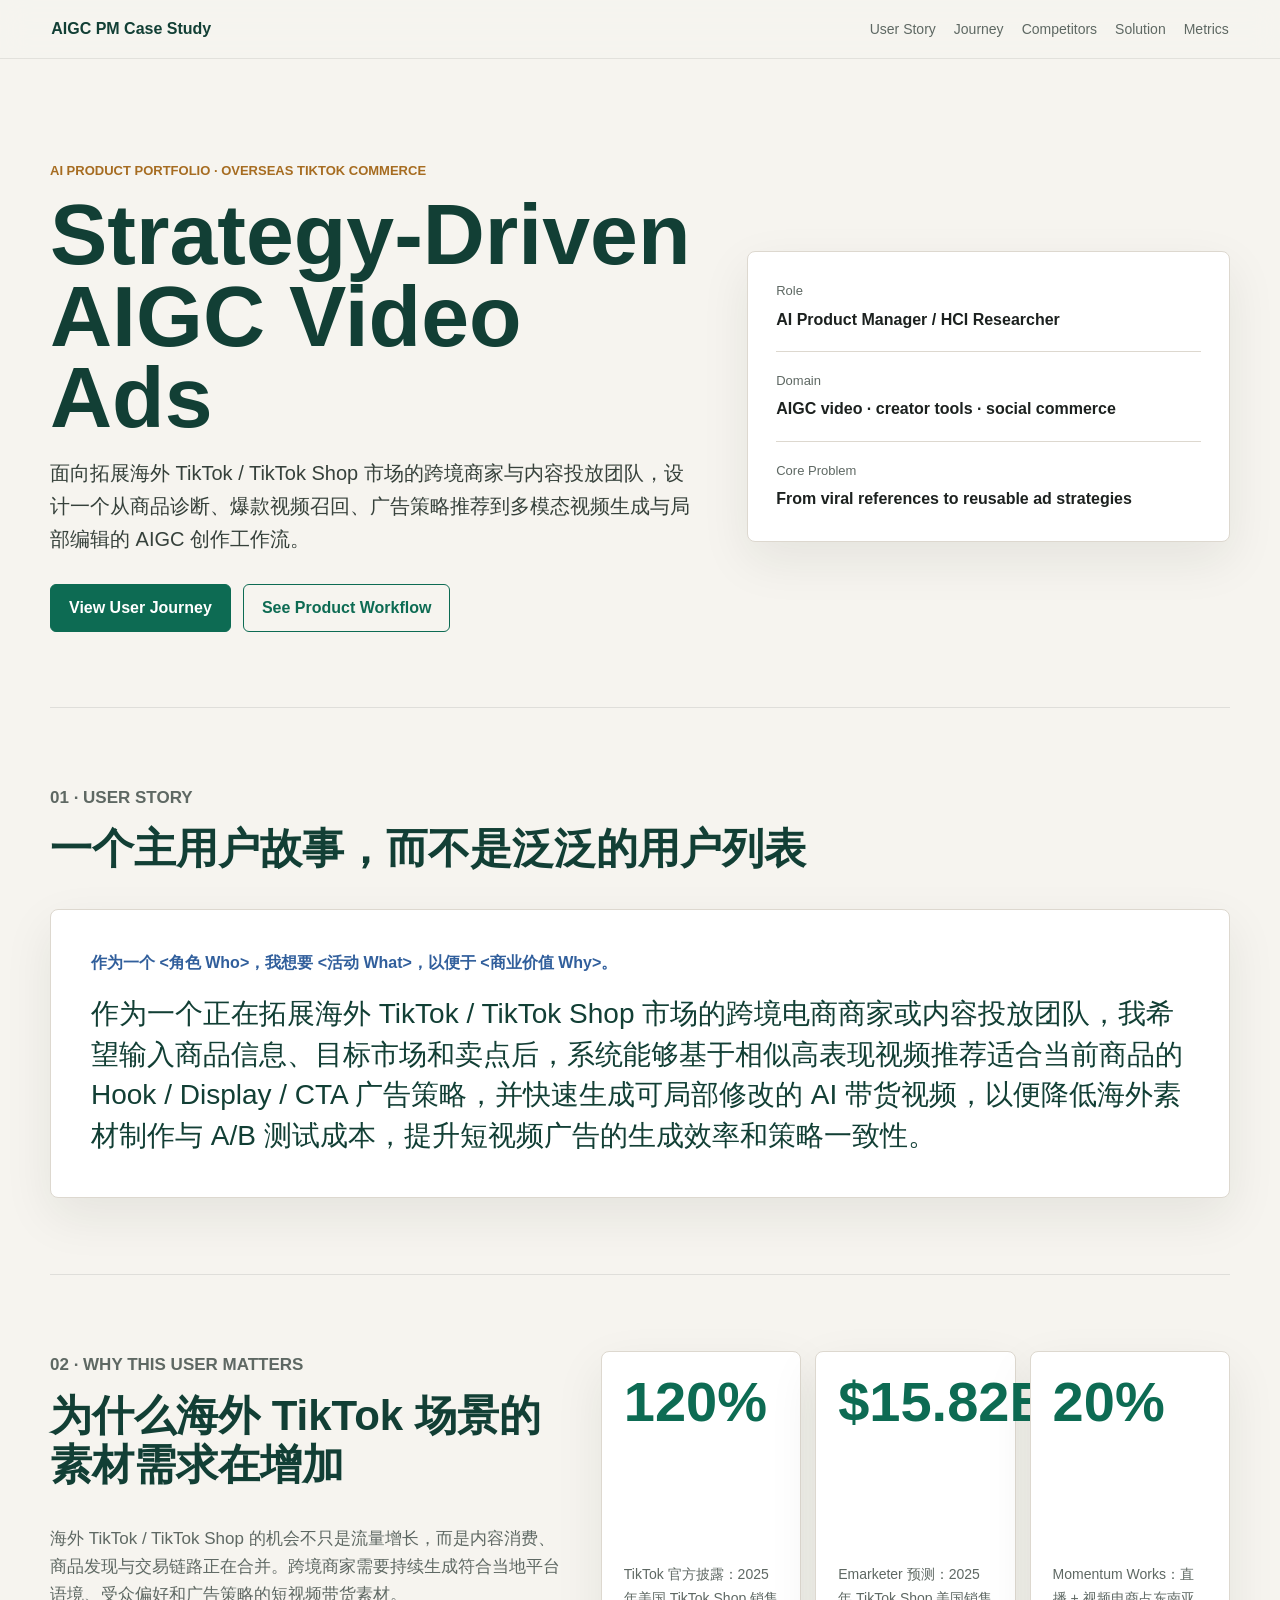
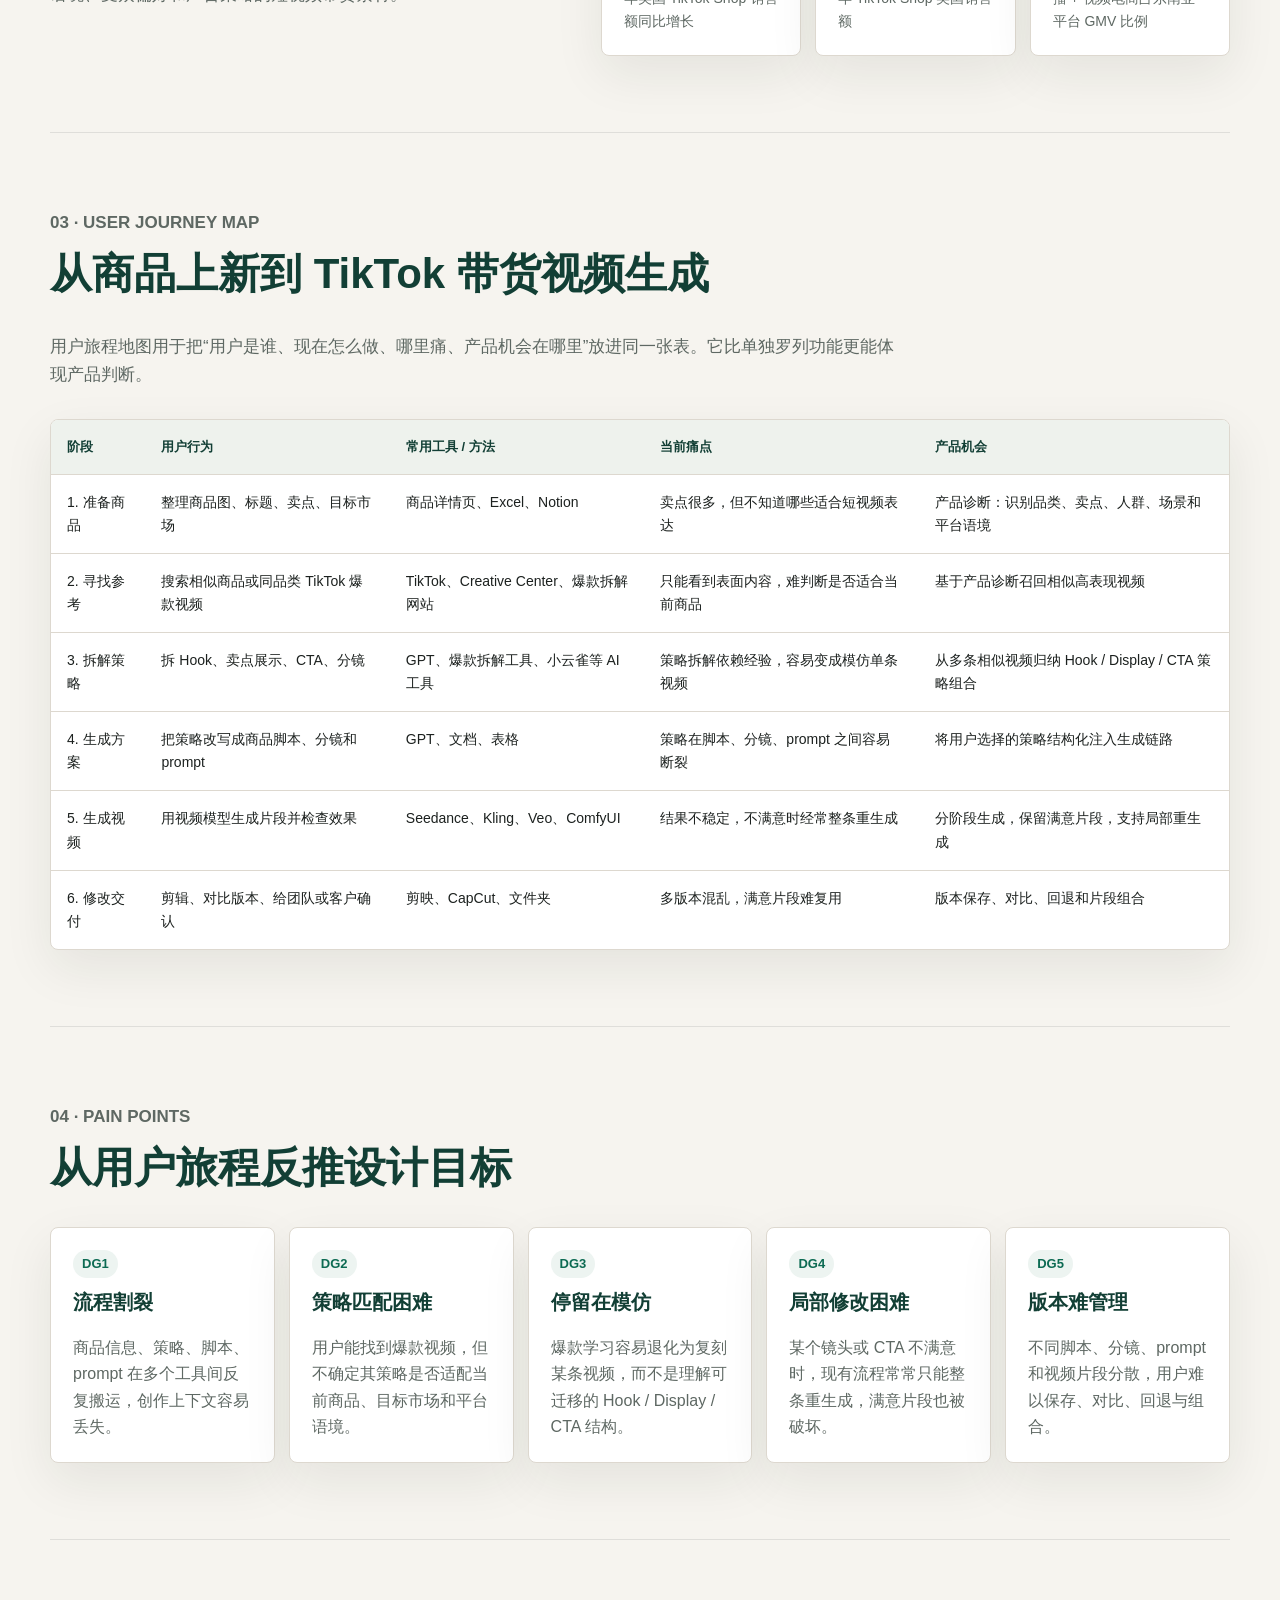
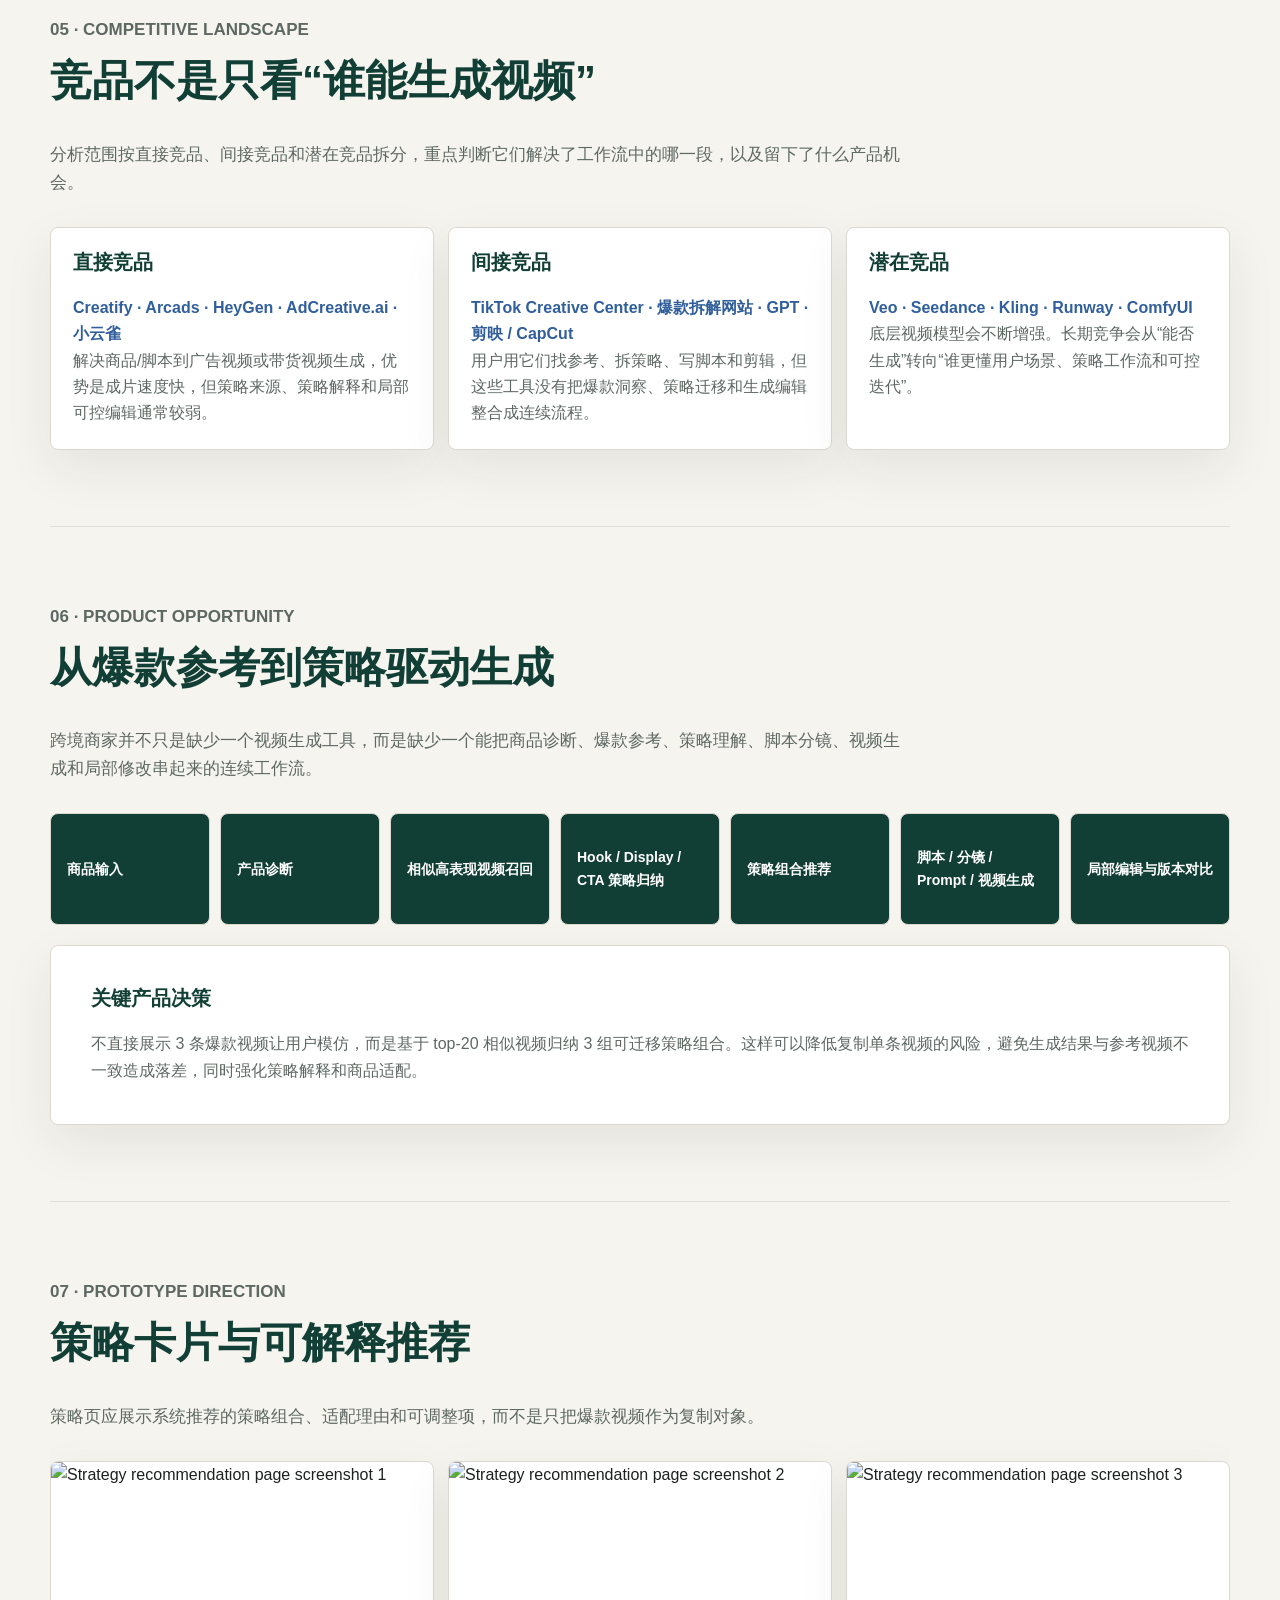
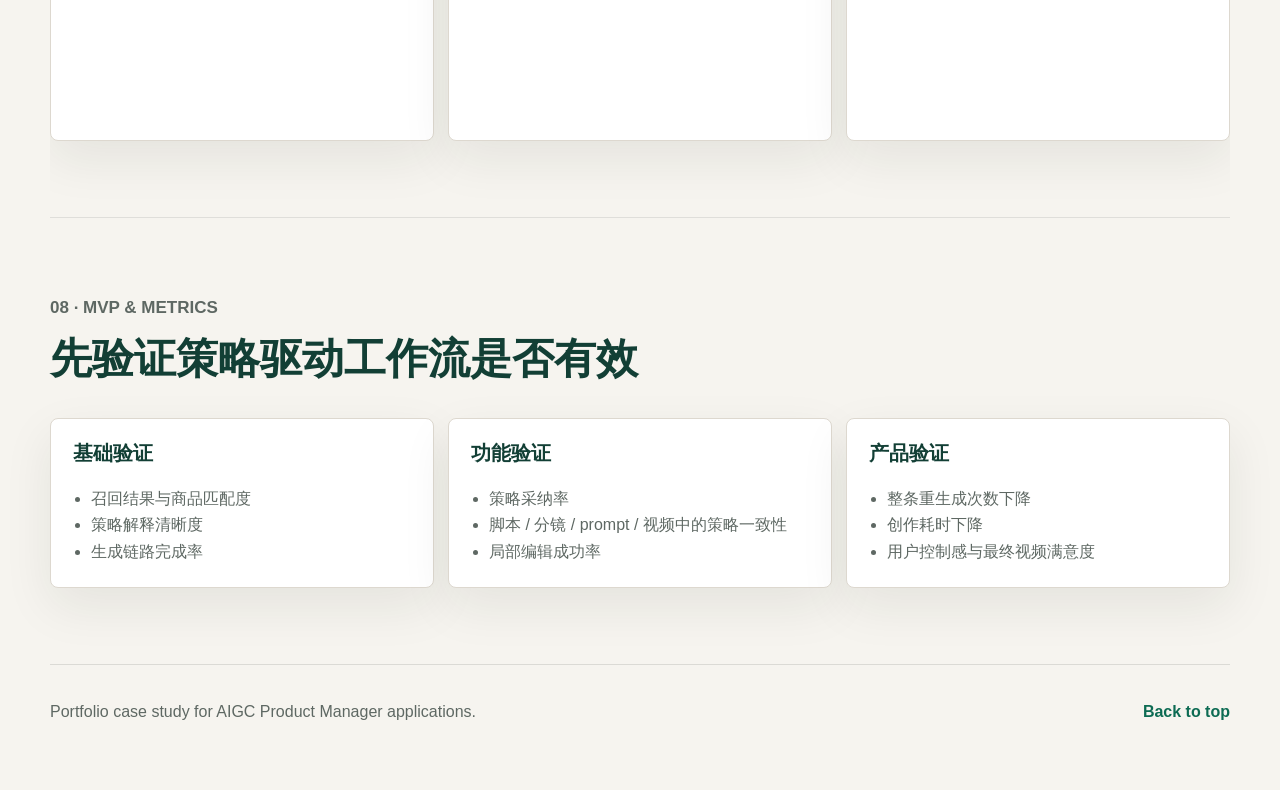
==== index.html @ 98a004b4 "Add files via upload" ====
<!doctype html>
<html lang="zh-CN">
  <head>
    <meta charset="utf-8" />
    <meta name="viewport" content="width=device-width, initial-scale=1" />
    <title>Strategy-Driven AIGC Video Ads | Product Case Study</title>
    <meta
      name="description"
      content="A product case study for a strategy-driven AIGC short-video advertising workflow for overseas TikTok commerce."
    />
    <link rel="stylesheet" href="style.css" />
  </head>
  <body>
    <header class="site-header">
      <a class="brand" href="#top">AIGC PM Case Study</a>
      <nav aria-label="Page sections">
        <a href="#story">User Story</a>
        <a href="#journey">Journey</a>
        <a href="#competitors">Competitors</a>
        <a href="#solution">Solution</a>
        <a href="#metrics">Metrics</a>
      </nav>
    </header>

    <main id="top">
      <section class="hero">
        <div class="hero-copy">
          <p class="eyebrow">AI Product Portfolio · Overseas TikTok Commerce</p>
          <h1>Strategy-Driven AIGC Video Ads</h1>
          <p class="lead">
            面向拓展海外 TikTok / TikTok Shop 市场的跨境商家与内容投放团队，设计一个从商品诊断、爆款视频召回、广告策略推荐到多模态视频生成与局部编辑的 AIGC 创作工作流。
          </p>
          <div class="hero-actions" aria-label="Key links">
            <a class="button primary" href="#journey">View User Journey</a>
            <a class="button secondary" href="#solution">See Product Workflow</a>
          </div>
        </div>
        <aside class="hero-panel" aria-label="Project snapshot">
          <div>
            <span class="panel-label">Role</span>
            <strong>AI Product Manager / HCI Researcher</strong>
          </div>
          <div>
            <span class="panel-label">Domain</span>
            <strong>AIGC video · creator tools · social commerce</strong>
          </div>
          <div>
            <span class="panel-label">Core Problem</span>
            <strong>From viral references to reusable ad strategies</strong>
          </div>
        </aside>
      </section>

      <section id="story" class="section">
        <div class="section-heading">
          <p class="eyebrow">01 · User Story</p>
          <h2>一个主用户故事，而不是泛泛的用户列表</h2>
        </div>
        <div class="story-card">
          <p class="story-format">作为一个 &lt;角色 Who&gt;，我想要 &lt;活动 What&gt;，以便于 &lt;商业价值 Why&gt;。</p>
          <p class="story-main">
            作为一个正在拓展海外 TikTok / TikTok Shop 市场的跨境电商商家或内容投放团队，我希望输入商品信息、目标市场和卖点后，系统能够基于相似高表现视频推荐适合当前商品的 Hook / Display / CTA 广告策略，并快速生成可局部修改的 AI 带货视频，以便降低海外素材制作与 A/B 测试成本，提升短视频广告的生成效率和策略一致性。
          </p>
        </div>
      </section>

      <section class="section split">
        <div class="section-heading">
          <p class="eyebrow">02 · Why This User Matters</p>
          <h2>为什么海外 TikTok 场景的素材需求在增加</h2>
          <p>
            海外 TikTok / TikTok Shop 的机会不只是流量增长，而是内容消费、商品发现与交易链路正在合并。跨境商家需要持续生成符合当地平台语境、受众偏好和广告策略的短视频带货素材。
          </p>
        </div>
        <div class="stats-grid">
          <a class="stat-card" href="https://newsroom.tiktok.com/tiktok-shop-is-where-shoppers-come-to-discover?lang=en" target="_blank" rel="noreferrer">
            <span class="stat-value">120%</span>
            <span class="stat-label">TikTok 官方披露：2025 年美国 TikTok Shop 销售额同比增长</span>
          </a>
          <a class="stat-card" href="https://www.emarketer.com/press-releases/tiktok-shop-makes-up-nearly-20-of-social-commerce-in-2025/" target="_blank" rel="noreferrer">
            <span class="stat-value">$15.82B</span>
            <span class="stat-label">Emarketer 预测：2025 年 TikTok Shop 美国销售额</span>
          </a>
          <a class="stat-card" href="https://thelowdown.momentum.asia/press-release-southeast-asias-platform-ecommerce-gmv-reaches-us128-4b-top-3-platforms-increase-market-share-to-84-momentum-works/" target="_blank" rel="noreferrer">
            <span class="stat-value">20%</span>
            <span class="stat-label">Momentum Works：直播 + 视频电商占东南亚平台 GMV 比例</span>
          </a>
        </div>
      </section>

      <section id="journey" class="section">
        <div class="section-heading">
          <p class="eyebrow">03 · User Journey Map</p>
          <h2>从商品上新到 TikTok 带货视频生成</h2>
          <p>
            用户旅程地图用于把“用户是谁、现在怎么做、哪里痛、产品机会在哪里”放进同一张表。它比单独罗列功能更能体现产品判断。
          </p>
        </div>
        <div class="journey-table-wrap">
          <table class="journey-table">
            <thead>
              <tr>
                <th>阶段</th>
                <th>用户行为</th>
                <th>常用工具 / 方法</th>
                <th>当前痛点</th>
                <th>产品机会</th>
              </tr>
            </thead>
            <tbody>
              <tr>
                <td>1. 准备商品</td>
                <td>整理商品图、标题、卖点、目标市场</td>
                <td>商品详情页、Excel、Notion</td>
                <td>卖点很多，但不知道哪些适合短视频表达</td>
                <td>产品诊断：识别品类、卖点、人群、场景和平台语境</td>
              </tr>
              <tr>
                <td>2. 寻找参考</td>
                <td>搜索相似商品或同品类 TikTok 爆款视频</td>
                <td>TikTok、Creative Center、爆款拆解网站</td>
                <td>只能看到表面内容，难判断是否适合当前商品</td>
                <td>基于产品诊断召回相似高表现视频</td>
              </tr>
              <tr>
                <td>3. 拆解策略</td>
                <td>拆 Hook、卖点展示、CTA、分镜</td>
                <td>GPT、爆款拆解工具、小云雀等 AI 工具</td>
                <td>策略拆解依赖经验，容易变成模仿单条视频</td>
                <td>从多条相似视频归纳 Hook / Display / CTA 策略组合</td>
              </tr>
              <tr>
                <td>4. 生成方案</td>
                <td>把策略改写成商品脚本、分镜和 prompt</td>
                <td>GPT、文档、表格</td>
                <td>策略在脚本、分镜、prompt 之间容易断裂</td>
                <td>将用户选择的策略结构化注入生成链路</td>
              </tr>
              <tr>
                <td>5. 生成视频</td>
                <td>用视频模型生成片段并检查效果</td>
                <td>Seedance、Kling、Veo、ComfyUI</td>
                <td>结果不稳定，不满意时经常整条重生成</td>
                <td>分阶段生成，保留满意片段，支持局部重生成</td>
              </tr>
              <tr>
                <td>6. 修改交付</td>
                <td>剪辑、对比版本、给团队或客户确认</td>
                <td>剪映、CapCut、文件夹</td>
                <td>多版本混乱，满意片段难复用</td>
                <td>版本保存、对比、回退和片段组合</td>
              </tr>
            </tbody>
          </table>
        </div>
      </section>

      <section class="section">
        <div class="section-heading">
          <p class="eyebrow">04 · Pain Points</p>
          <h2>从用户旅程反推设计目标</h2>
        </div>
        <div class="pain-grid">
          <article>
            <span>DG1</span>
            <h3>流程割裂</h3>
            <p>商品信息、策略、脚本、prompt 在多个工具间反复搬运，创作上下文容易丢失。</p>
          </article>
          <article>
            <span>DG2</span>
            <h3>策略匹配困难</h3>
            <p>用户能找到爆款视频，但不确定其策略是否适配当前商品、目标市场和平台语境。</p>
          </article>
          <article>
            <span>DG3</span>
            <h3>停留在模仿</h3>
            <p>爆款学习容易退化为复刻某条视频，而不是理解可迁移的 Hook / Display / CTA 结构。</p>
          </article>
          <article>
            <span>DG4</span>
            <h3>局部修改困难</h3>
            <p>某个镜头或 CTA 不满意时，现有流程常常只能整条重生成，满意片段也被破坏。</p>
          </article>
          <article>
            <span>DG5</span>
            <h3>版本难管理</h3>
            <p>不同脚本、分镜、prompt 和视频片段分散，用户难以保存、对比、回退与组合。</p>
          </article>
        </div>
      </section>

      <section id="competitors" class="section">
        <div class="section-heading">
          <p class="eyebrow">05 · Competitive Landscape</p>
          <h2>竞品不是只看“谁能生成视频”</h2>
          <p>
            分析范围按直接竞品、间接竞品和潜在竞品拆分，重点判断它们解决了工作流中的哪一段，以及留下了什么产品机会。
          </p>
        </div>
        <div class="competitor-grid">
          <article>
            <h3>直接竞品</h3>
            <p class="competitor-names">Creatify · Arcads · HeyGen · AdCreative.ai · 小云雀</p>
            <p>解决商品/脚本到广告视频或带货视频生成，优势是成片速度快，但策略来源、策略解释和局部可控编辑通常较弱。</p>
          </article>
          <article>
            <h3>间接竞品</h3>
            <p class="competitor-names">TikTok Creative Center · 爆款拆解网站 · GPT · 剪映 / CapCut</p>
            <p>用户用它们找参考、拆策略、写脚本和剪辑，但这些工具没有把爆款洞察、策略迁移和生成编辑整合成连续流程。</p>
          </article>
          <article>
            <h3>潜在竞品</h3>
            <p class="competitor-names">Veo · Seedance · Kling · Runway · ComfyUI</p>
            <p>底层视频模型会不断增强。长期竞争会从“能否生成”转向“谁更懂用户场景、策略工作流和可控迭代”。</p>
          </article>
        </div>
      </section>

      <section id="solution" class="section">
        <div class="section-heading">
          <p class="eyebrow">06 · Product Opportunity</p>
          <h2>从爆款参考到策略驱动生成</h2>
          <p>
            跨境商家并不只是缺少一个视频生成工具，而是缺少一个能把商品诊断、爆款参考、策略理解、脚本分镜、视频生成和局部修改串起来的连续工作流。
          </p>
        </div>
        <div class="workflow">
          <div>商品输入</div>
          <div>产品诊断</div>
          <div>相似高表现视频召回</div>
          <div>Hook / Display / CTA 策略归纳</div>
          <div>策略组合推荐</div>
          <div>脚本 / 分镜 / Prompt / 视频生成</div>
          <div>局部编辑与版本对比</div>
        </div>
        <div class="decision-card">
          <h3>关键产品决策</h3>
          <p>
            不直接展示 3 条爆款视频让用户模仿，而是基于 top-20 相似视频归纳 3 组可迁移策略组合。这样可以降低复制单条视频的风险，避免生成结果与参考视频不一致造成落差，同时强化策略解释和商品适配。
          </p>
        </div>
      </section>

      <section class="section product-shots">
        <div class="section-heading">
          <p class="eyebrow">07 · Prototype Direction</p>
          <h2>策略卡片与可解释推荐</h2>
          <p>策略页应展示系统推荐的策略组合、适配理由和可调整项，而不是只把爆款视频作为复制对象。</p>
        </div>
        <div class="shot-grid">
          <img src="assets/strategy-page-1.png" alt="Strategy recommendation page screenshot 1" />
          <img src="assets/strategy-page-2.png" alt="Strategy recommendation page screenshot 2" />
          <img src="assets/strategy-page-3.png" alt="Strategy recommendation page screenshot 3" />
        </div>
      </section>

      <section id="metrics" class="section">
        <div class="section-heading">
          <p class="eyebrow">08 · MVP & Metrics</p>
          <h2>先验证策略驱动工作流是否有效</h2>
        </div>
        <div class="metrics-grid">
          <article>
            <h3>基础验证</h3>
            <ul>
              <li>召回结果与商品匹配度</li>
              <li>策略解释清晰度</li>
              <li>生成链路完成率</li>
            </ul>
          </article>
          <article>
            <h3>功能验证</h3>
            <ul>
              <li>策略采纳率</li>
              <li>脚本 / 分镜 / prompt / 视频中的策略一致性</li>
              <li>局部编辑成功率</li>
            </ul>
          </article>
          <article>
            <h3>产品验证</h3>
            <ul>
              <li>整条重生成次数下降</li>
              <li>创作耗时下降</li>
              <li>用户控制感与最终视频满意度</li>
            </ul>
          </article>
        </div>
      </section>
    </main>

    <footer class="footer">
      <p>Portfolio case study for AIGC Product Manager applications.</p>
      <a href="#top">Back to top</a>
    </footer>
  </body>
</html>
---- style.css ----
:root {
  --bg: #f6f4ef;
  --surface: #ffffff;
  --ink: #1c211f;
  --muted: #5e6863;
  --line: #ddd8cf;
  --green: #0d6b53;
  --green-2: #123f35;
  --blue: #315f9c;
  --gold: #a66c21;
  --shadow: 0 18px 50px rgba(28, 33, 31, 0.08);
}

* {
  box-sizing: border-box;
}

html {
  scroll-behavior: smooth;
}

body {
  margin: 0;
  background: var(--bg);
  color: var(--ink);
  font-family:
    Inter, "PingFang SC", "Microsoft YaHei", "Noto Sans CJK SC", Arial,
    sans-serif;
  line-height: 1.65;
}

a {
  color: inherit;
}

.site-header {
  position: sticky;
  top: 0;
  z-index: 10;
  display: flex;
  align-items: center;
  justify-content: space-between;
  gap: 24px;
  padding: 16px clamp(20px, 4vw, 56px);
  border-bottom: 1px solid rgba(28, 33, 31, 0.09);
  background: rgba(246, 244, 239, 0.9);
  backdrop-filter: blur(14px);
}

.brand {
  font-weight: 800;
  text-decoration: none;
  color: var(--green-2);
}

nav {
  display: flex;
  gap: 18px;
  color: var(--muted);
  font-size: 14px;
}

nav a {
  text-decoration: none;
}

nav a:hover {
  color: var(--green);
}

main {
  width: min(1180px, calc(100% - 40px));
  margin: 0 auto;
}

.hero {
  min-height: 72vh;
  display: grid;
  grid-template-columns: minmax(0, 1.15fr) minmax(280px, 0.85fr);
  align-items: center;
  gap: 44px;
  padding: 70px 0 44px;
}

.eyebrow {
  margin: 0 0 12px;
  color: var(--gold);
  font-size: 13px;
  font-weight: 800;
  letter-spacing: 0;
  text-transform: uppercase;
}

h1,
h2,
h3,
p {
  margin-top: 0;
}

h1 {
  max-width: 860px;
  margin-bottom: 18px;
  color: var(--green-2);
  font-size: clamp(44px, 7vw, 86px);
  line-height: 0.95;
  letter-spacing: 0;
}

h2 {
  color: var(--green-2);
  font-size: clamp(26px, 4vw, 42px);
  line-height: 1.18;
  letter-spacing: 0;
}

h3 {
  color: var(--green-2);
  font-size: 20px;
  line-height: 1.25;
}

.lead {
  max-width: 780px;
  margin-bottom: 28px;
  color: #36413b;
  font-size: 20px;
}

.hero-actions {
  display: flex;
  flex-wrap: wrap;
  gap: 12px;
}

.button {
  display: inline-flex;
  align-items: center;
  justify-content: center;
  min-height: 44px;
  padding: 10px 18px;
  border: 1px solid var(--green);
  border-radius: 6px;
  font-weight: 800;
  text-decoration: none;
}

.button.primary {
  background: var(--green);
  color: #fff;
}

.button.secondary {
  background: transparent;
  color: var(--green);
}

.hero-panel {
  display: grid;
  gap: 18px;
  padding: 28px;
  border: 1px solid var(--line);
  border-radius: 8px;
  background: var(--surface);
  box-shadow: var(--shadow);
}

.hero-panel div {
  padding-bottom: 18px;
  border-bottom: 1px solid var(--line);
}

.hero-panel div:last-child {
  padding-bottom: 0;
  border-bottom: 0;
}

.panel-label {
  display: block;
  margin-bottom: 5px;
  color: var(--muted);
  font-size: 13px;
}

.section {
  padding: 76px 0;
  border-top: 1px solid rgba(28, 33, 31, 0.1);
}

.section-heading {
  max-width: 850px;
  margin-bottom: 30px;
}

.section-heading p {
  color: var(--muted);
  font-size: 17px;
}

.story-card,
.decision-card {
  padding: clamp(24px, 4vw, 40px);
  border: 1px solid var(--line);
  border-radius: 8px;
  background: var(--surface);
  box-shadow: var(--shadow);
}

.story-format {
  margin-bottom: 18px;
  color: var(--blue);
  font-weight: 800;
}

.story-main {
  margin-bottom: 0;
  font-size: clamp(20px, 3vw, 28px);
  line-height: 1.45;
  color: var(--green-2);
}

.split {
  display: grid;
  grid-template-columns: minmax(0, 0.9fr) minmax(300px, 1.1fr);
  gap: 36px;
}

.stats-grid {
  display: grid;
  grid-template-columns: repeat(3, minmax(0, 1fr));
  gap: 14px;
}

.stat-card {
  min-height: 190px;
  display: flex;
  flex-direction: column;
  justify-content: space-between;
  padding: 22px;
  border: 1px solid var(--line);
  border-radius: 8px;
  background: var(--surface);
  text-decoration: none;
  box-shadow: var(--shadow);
}

.stat-card:hover {
  border-color: rgba(13, 107, 83, 0.35);
}

.stat-value {
  color: var(--green);
  font-size: clamp(34px, 5vw, 56px);
  font-weight: 900;
  line-height: 1;
}

.stat-label {
  color: var(--muted);
  font-size: 14px;
}

.journey-table-wrap {
  overflow-x: auto;
  border: 1px solid var(--line);
  border-radius: 8px;
  background: var(--surface);
  box-shadow: var(--shadow);
}

.journey-table {
  width: 100%;
  min-width: 980px;
  border-collapse: collapse;
}

.journey-table th,
.journey-table td {
  padding: 16px;
  border-bottom: 1px solid var(--line);
  text-align: left;
  vertical-align: top;
  font-size: 14px;
}

.journey-table th {
  background: #eef2ed;
  color: var(--green-2);
  font-size: 13px;
}

.journey-table tr:last-child td {
  border-bottom: 0;
}

.pain-grid,
.competitor-grid,
.metrics-grid {
  display: grid;
  grid-template-columns: repeat(5, minmax(0, 1fr));
  gap: 14px;
}

.competitor-grid,
.metrics-grid {
  grid-template-columns: repeat(3, minmax(0, 1fr));
}

.pain-grid article,
.competitor-grid article,
.metrics-grid article {
  padding: 22px;
  border: 1px solid var(--line);
  border-radius: 8px;
  background: var(--surface);
  box-shadow: var(--shadow);
}

.pain-grid span {
  display: inline-flex;
  margin-bottom: 12px;
  padding: 3px 9px;
  border-radius: 999px;
  background: #edf4f1;
  color: var(--green);
  font-size: 13px;
  font-weight: 900;
}

.pain-grid p,
.competitor-grid p,
.metrics-grid p,
.decision-card p {
  margin-bottom: 0;
  color: var(--muted);
}

.competitor-names {
  color: var(--blue) !important;
  font-weight: 800;
}

.workflow {
  display: grid;
  grid-template-columns: repeat(7, minmax(0, 1fr));
  gap: 10px;
  margin-bottom: 20px;
}

.workflow div {
  min-height: 112px;
  display: flex;
  align-items: center;
  padding: 16px;
  border: 1px solid var(--line);
  border-radius: 8px;
  background: var(--green-2);
  color: #fff;
  font-size: 14px;
  font-weight: 800;
}

.product-shots {
  overflow: hidden;
}

.shot-grid {
  display: grid;
  grid-template-columns: repeat(3, minmax(0, 1fr));
  gap: 14px;
}

.shot-grid img {
  width: 100%;
  height: 280px;
  object-fit: cover;
  object-position: top;
  border: 1px solid var(--line);
  border-radius: 8px;
  background: #fff;
  box-shadow: var(--shadow);
}

.metrics-grid ul {
  margin: 0;
  padding-left: 18px;
  color: var(--muted);
}

.footer {
  width: min(1180px, calc(100% - 40px));
  margin: 0 auto;
  padding: 34px 0 48px;
  display: flex;
  justify-content: space-between;
  gap: 18px;
  border-top: 1px solid rgba(28, 33, 31, 0.12);
  color: var(--muted);
}

.footer a {
  color: var(--green);
  font-weight: 800;
  text-decoration: none;
}

@media (max-width: 980px) {
  .site-header {
    align-items: flex-start;
    flex-direction: column;
  }

  nav {
    width: 100%;
    overflow-x: auto;
    padding-bottom: 3px;
  }

  .hero,
  .split {
    grid-template-columns: 1fr;
    min-height: auto;
  }

  .stats-grid,
  .pain-grid,
  .competitor-grid,
  .metrics-grid,
  .shot-grid {
    grid-template-columns: 1fr;
  }

  .workflow {
    grid-template-columns: 1fr;
  }

  .workflow div {
    min-height: 72px;
  }
}

@media (max-width: 560px) {
  main,
  .footer {
    width: min(100% - 28px, 1180px);
  }

  .hero {
    padding-top: 44px;
  }

  .section {
    padding: 52px 0;
  }

  .lead {
    font-size: 17px;
  }

  .footer {
    flex-direction: column;
  }
}
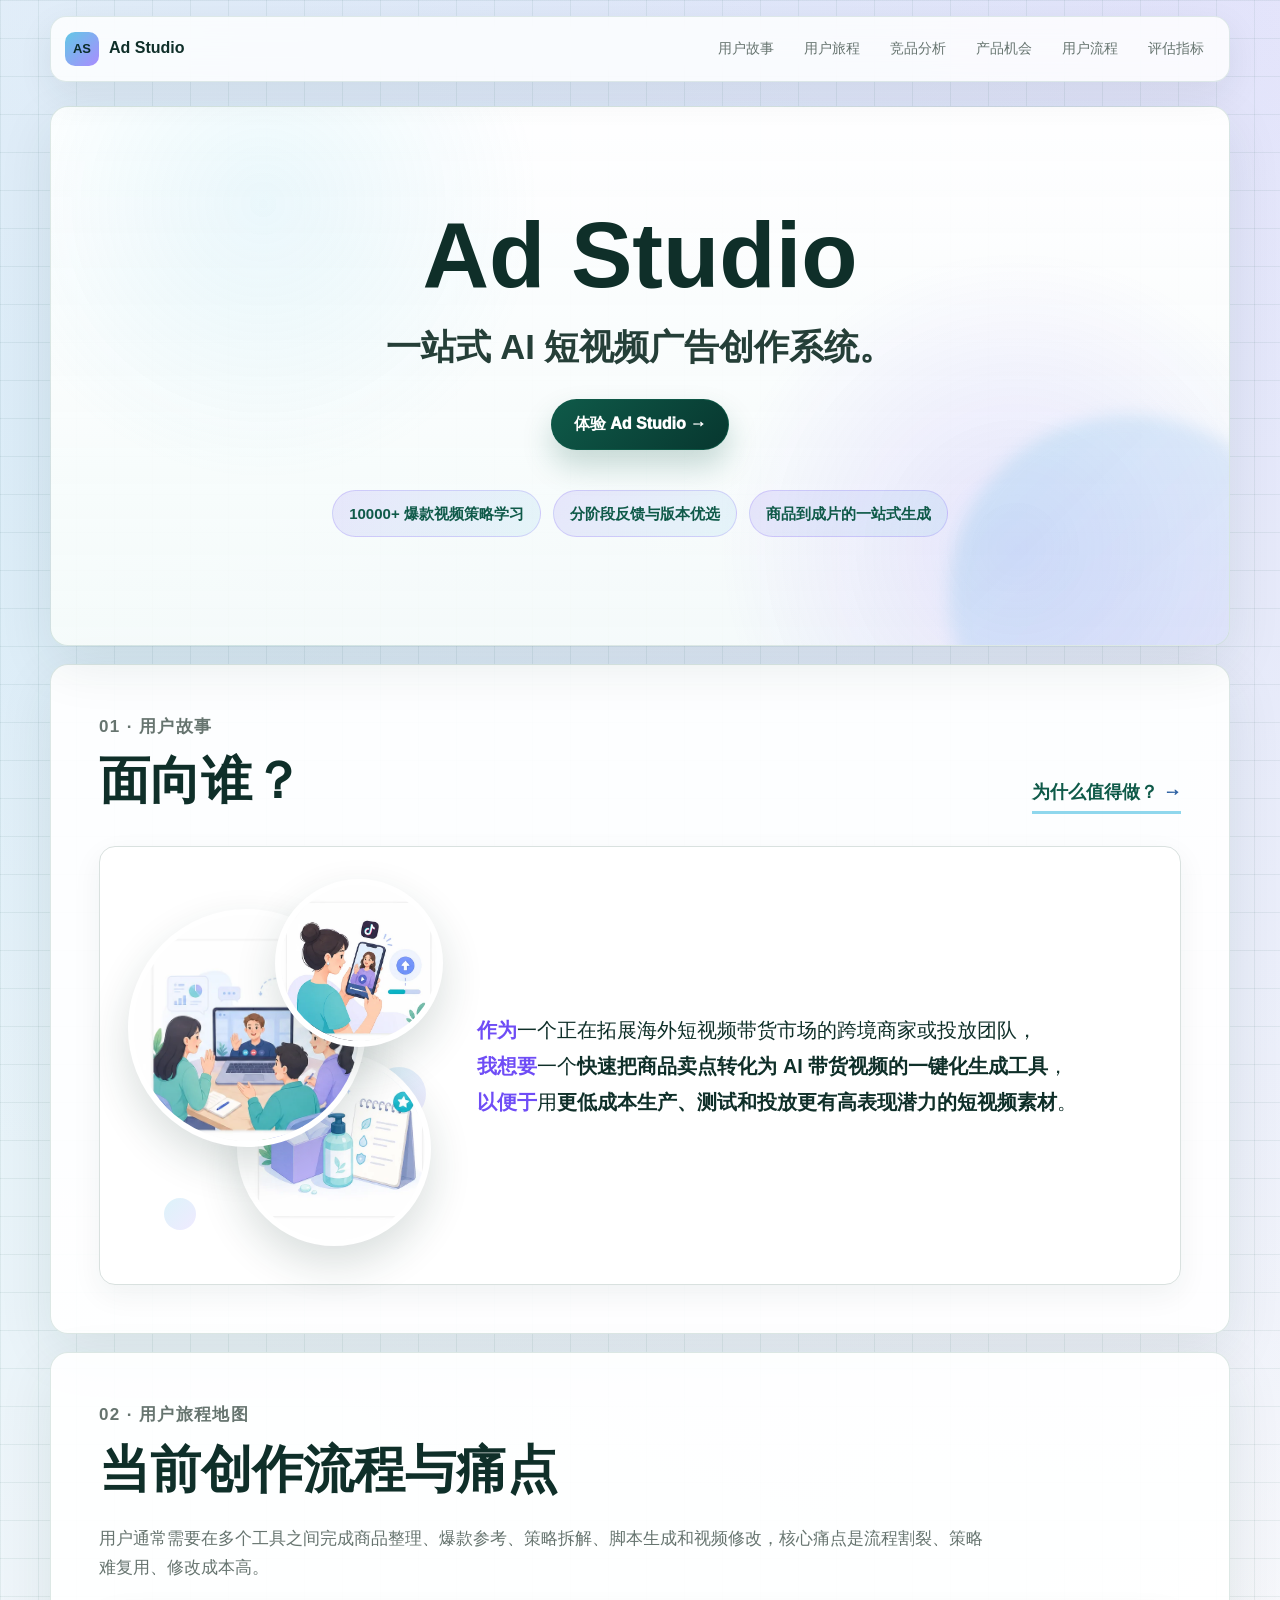
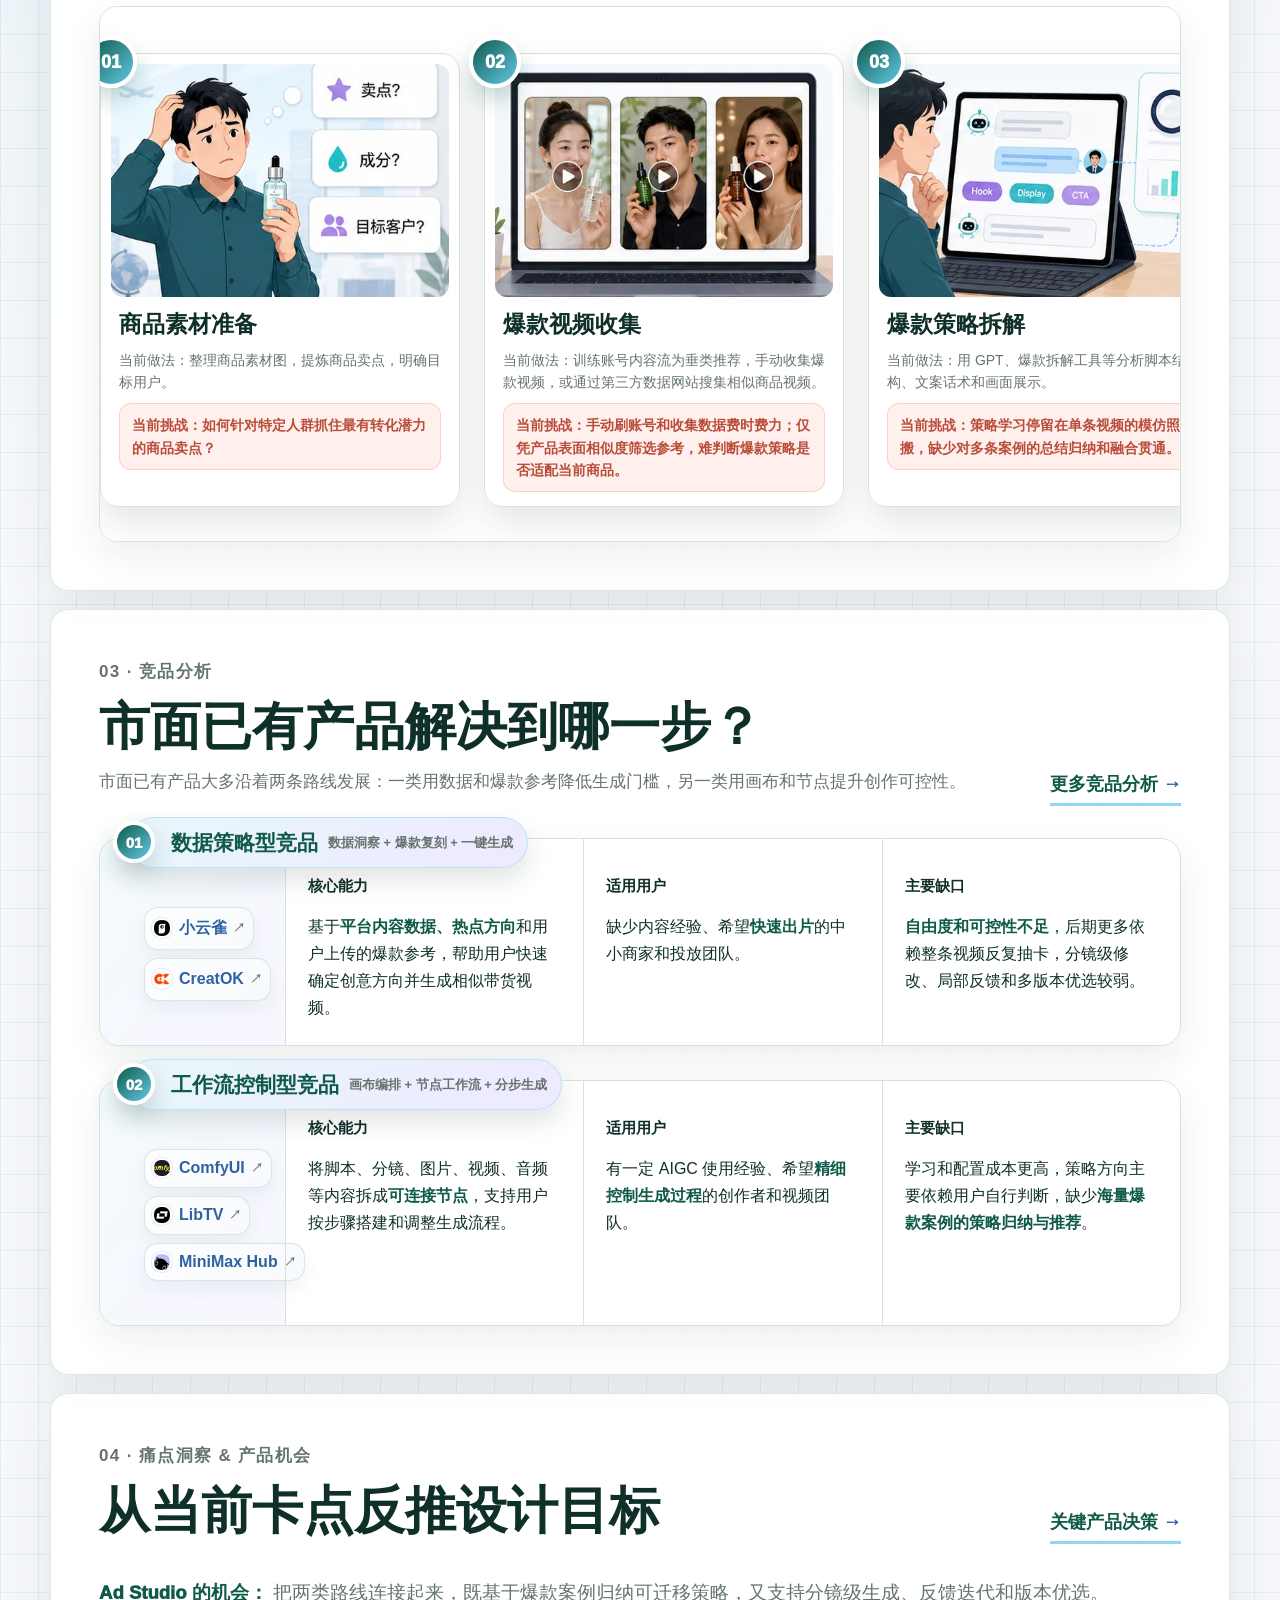
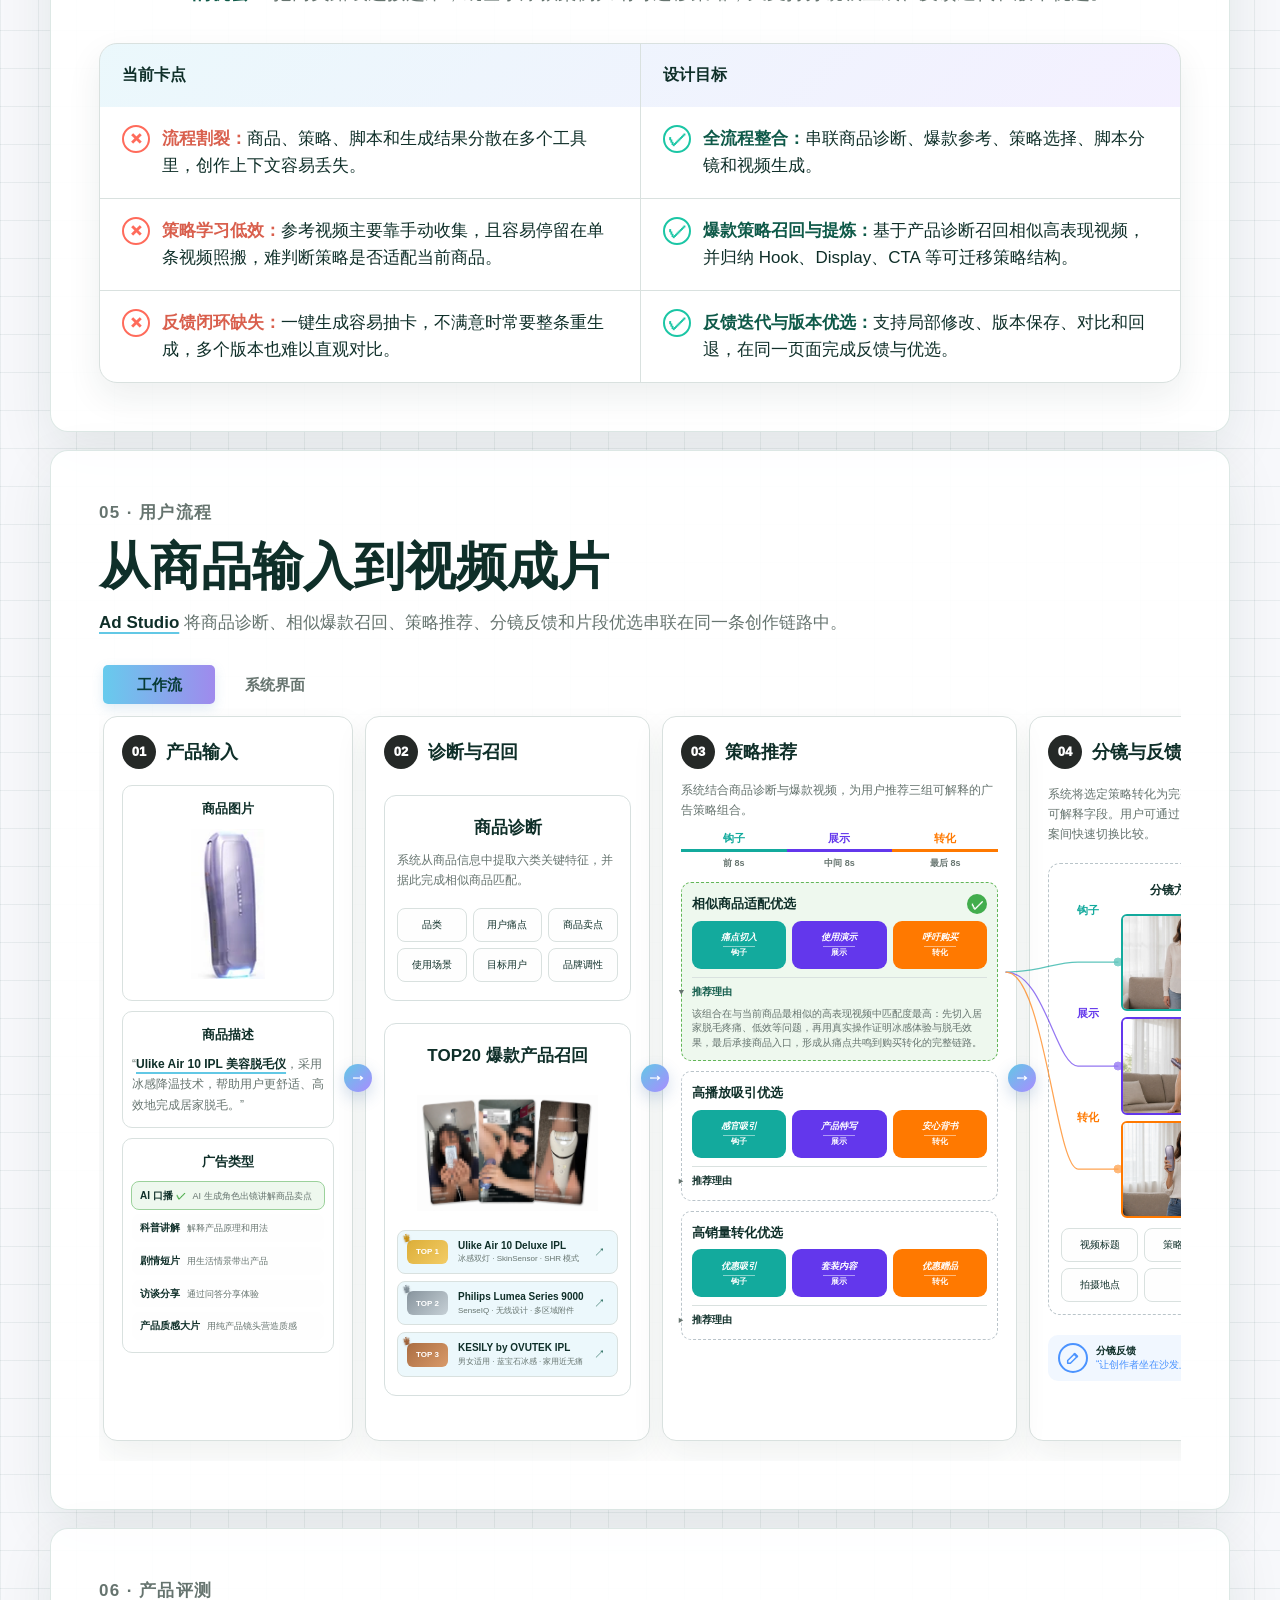
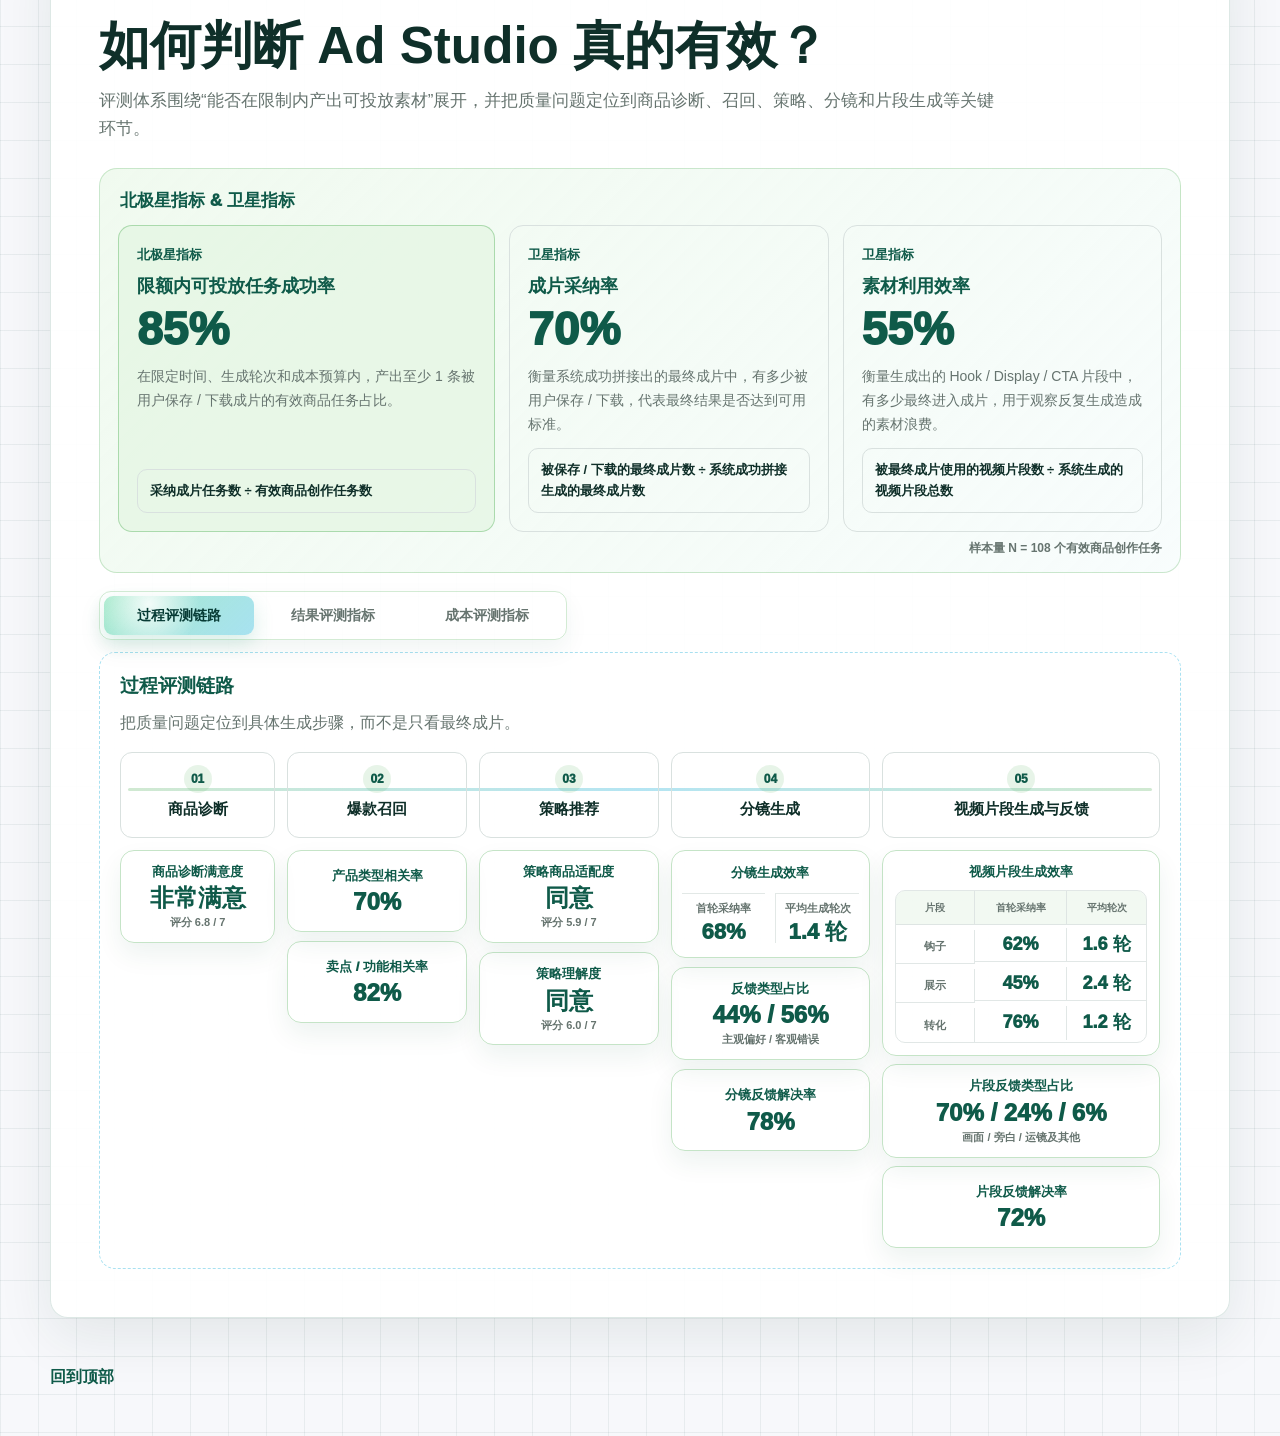
==== commit 85f1b6c9: "Add files via upload" ====
--- a/index.html
+++ b/index.html
@@ -1,296 +1,1195 @@
-<!doctype html>
-<html lang="zh-CN">
-  <head>
-    <meta charset="utf-8" />
-    <meta name="viewport" content="width=device-width, initial-scale=1" />
-    <title>Strategy-Driven AIGC Video Ads | Product Case Study</title>
-    <meta
-      name="description"
-      content="A product case study for a strategy-driven AIGC short-video advertising workflow for overseas TikTok commerce."
-    />
-    <link rel="stylesheet" href="style.css" />
-  </head>
-  <body>
-    <header class="site-header">
-      <a class="brand" href="#top">AIGC PM Case Study</a>
-      <nav aria-label="Page sections">
-        <a href="#story">User Story</a>
-        <a href="#journey">Journey</a>
-        <a href="#competitors">Competitors</a>
-        <a href="#solution">Solution</a>
-        <a href="#metrics">Metrics</a>
-      </nav>
-    </header>
-
-    <main id="top">
-      <section class="hero">
-        <div class="hero-copy">
-          <p class="eyebrow">AI Product Portfolio · Overseas TikTok Commerce</p>
-          <h1>Strategy-Driven AIGC Video Ads</h1>
-          <p class="lead">
-            面向拓展海外 TikTok / TikTok Shop 市场的跨境商家与内容投放团队，设计一个从商品诊断、爆款视频召回、广告策略推荐到多模态视频生成与局部编辑的 AIGC 创作工作流。
-          </p>
-          <div class="hero-actions" aria-label="Key links">
-            <a class="button primary" href="#journey">View User Journey</a>
-            <a class="button secondary" href="#solution">See Product Workflow</a>
-          </div>
-        </div>
-        <aside class="hero-panel" aria-label="Project snapshot">
-          <div>
-            <span class="panel-label">Role</span>
-            <strong>AI Product Manager / HCI Researcher</strong>
-          </div>
-          <div>
-            <span class="panel-label">Domain</span>
-            <strong>AIGC video · creator tools · social commerce</strong>
-          </div>
-          <div>
-            <span class="panel-label">Core Problem</span>
-            <strong>From viral references to reusable ad strategies</strong>
-          </div>
-        </aside>
-      </section>
-
-      <section id="story" class="section">
-        <div class="section-heading">
-          <p class="eyebrow">01 · User Story</p>
-          <h2>一个主用户故事，而不是泛泛的用户列表</h2>
-        </div>
-        <div class="story-card">
-          <p class="story-format">作为一个 &lt;角色 Who&gt;，我想要 &lt;活动 What&gt;，以便于 &lt;商业价值 Why&gt;。</p>
-          <p class="story-main">
-            作为一个正在拓展海外 TikTok / TikTok Shop 市场的跨境电商商家或内容投放团队，我希望输入商品信息、目标市场和卖点后，系统能够基于相似高表现视频推荐适合当前商品的 Hook / Display / CTA 广告策略，并快速生成可局部修改的 AI 带货视频，以便降低海外素材制作与 A/B 测试成本，提升短视频广告的生成效率和策略一致性。
-          </p>
-        </div>
-      </section>
-
-      <section class="section split">
-        <div class="section-heading">
-          <p class="eyebrow">02 · Why This User Matters</p>
-          <h2>为什么海外 TikTok 场景的素材需求在增加</h2>
-          <p>
-            海外 TikTok / TikTok Shop 的机会不只是流量增长，而是内容消费、商品发现与交易链路正在合并。跨境商家需要持续生成符合当地平台语境、受众偏好和广告策略的短视频带货素材。
-          </p>
-        </div>
-        <div class="stats-grid">
-          <a class="stat-card" href="https://newsroom.tiktok.com/tiktok-shop-is-where-shoppers-come-to-discover?lang=en" target="_blank" rel="noreferrer">
-            <span class="stat-value">120%</span>
-            <span class="stat-label">TikTok 官方披露：2025 年美国 TikTok Shop 销售额同比增长</span>
-          </a>
-          <a class="stat-card" href="https://www.emarketer.com/press-releases/tiktok-shop-makes-up-nearly-20-of-social-commerce-in-2025/" target="_blank" rel="noreferrer">
-            <span class="stat-value">$15.82B</span>
-            <span class="stat-label">Emarketer 预测：2025 年 TikTok Shop 美国销售额</span>
-          </a>
-          <a class="stat-card" href="https://thelowdown.momentum.asia/press-release-southeast-asias-platform-ecommerce-gmv-reaches-us128-4b-top-3-platforms-increase-market-share-to-84-momentum-works/" target="_blank" rel="noreferrer">
-            <span class="stat-value">20%</span>
-            <span class="stat-label">Momentum Works：直播 + 视频电商占东南亚平台 GMV 比例</span>
-          </a>
-        </div>
-      </section>
-
-      <section id="journey" class="section">
-        <div class="section-heading">
-          <p class="eyebrow">03 · User Journey Map</p>
-          <h2>从商品上新到 TikTok 带货视频生成</h2>
-          <p>
-            用户旅程地图用于把“用户是谁、现在怎么做、哪里痛、产品机会在哪里”放进同一张表。它比单独罗列功能更能体现产品判断。
-          </p>
-        </div>
-        <div class="journey-table-wrap">
-          <table class="journey-table">
-            <thead>
-              <tr>
-                <th>阶段</th>
-                <th>用户行为</th>
-                <th>常用工具 / 方法</th>
-                <th>当前痛点</th>
-                <th>产品机会</th>
-              </tr>
-            </thead>
-            <tbody>
-              <tr>
-                <td>1. 准备商品</td>
-                <td>整理商品图、标题、卖点、目标市场</td>
-                <td>商品详情页、Excel、Notion</td>
-                <td>卖点很多，但不知道哪些适合短视频表达</td>
-                <td>产品诊断：识别品类、卖点、人群、场景和平台语境</td>
-              </tr>
-              <tr>
-                <td>2. 寻找参考</td>
-                <td>搜索相似商品或同品类 TikTok 爆款视频</td>
-                <td>TikTok、Creative Center、爆款拆解网站</td>
-                <td>只能看到表面内容，难判断是否适合当前商品</td>
-                <td>基于产品诊断召回相似高表现视频</td>
-              </tr>
-              <tr>
-                <td>3. 拆解策略</td>
-                <td>拆 Hook、卖点展示、CTA、分镜</td>
-                <td>GPT、爆款拆解工具、小云雀等 AI 工具</td>
-                <td>策略拆解依赖经验，容易变成模仿单条视频</td>
-                <td>从多条相似视频归纳 Hook / Display / CTA 策略组合</td>
-              </tr>
-              <tr>
-                <td>4. 生成方案</td>
-                <td>把策略改写成商品脚本、分镜和 prompt</td>
-                <td>GPT、文档、表格</td>
-                <td>策略在脚本、分镜、prompt 之间容易断裂</td>
-                <td>将用户选择的策略结构化注入生成链路</td>
-              </tr>
-              <tr>
-                <td>5. 生成视频</td>
-                <td>用视频模型生成片段并检查效果</td>
-                <td>Seedance、Kling、Veo、ComfyUI</td>
-                <td>结果不稳定，不满意时经常整条重生成</td>
-                <td>分阶段生成，保留满意片段，支持局部重生成</td>
-              </tr>
-              <tr>
-                <td>6. 修改交付</td>
-                <td>剪辑、对比版本、给团队或客户确认</td>
-                <td>剪映、CapCut、文件夹</td>
-                <td>多版本混乱，满意片段难复用</td>
-                <td>版本保存、对比、回退和片段组合</td>
-              </tr>
-            </tbody>
-          </table>
-        </div>
-      </section>
-
-      <section class="section">
-        <div class="section-heading">
-          <p class="eyebrow">04 · Pain Points</p>
-          <h2>从用户旅程反推设计目标</h2>
-        </div>
-        <div class="pain-grid">
-          <article>
-            <span>DG1</span>
-            <h3>流程割裂</h3>
-            <p>商品信息、策略、脚本、prompt 在多个工具间反复搬运，创作上下文容易丢失。</p>
-          </article>
-          <article>
-            <span>DG2</span>
-            <h3>策略匹配困难</h3>
-            <p>用户能找到爆款视频，但不确定其策略是否适配当前商品、目标市场和平台语境。</p>
-          </article>
-          <article>
-            <span>DG3</span>
-            <h3>停留在模仿</h3>
-            <p>爆款学习容易退化为复刻某条视频，而不是理解可迁移的 Hook / Display / CTA 结构。</p>
-          </article>
-          <article>
-            <span>DG4</span>
-            <h3>局部修改困难</h3>
-            <p>某个镜头或 CTA 不满意时，现有流程常常只能整条重生成，满意片段也被破坏。</p>
-          </article>
-          <article>
-            <span>DG5</span>
-            <h3>版本难管理</h3>
-            <p>不同脚本、分镜、prompt 和视频片段分散，用户难以保存、对比、回退与组合。</p>
-          </article>
-        </div>
-      </section>
-
-      <section id="competitors" class="section">
-        <div class="section-heading">
-          <p class="eyebrow">05 · Competitive Landscape</p>
-          <h2>竞品不是只看“谁能生成视频”</h2>
-          <p>
-            分析范围按直接竞品、间接竞品和潜在竞品拆分，重点判断它们解决了工作流中的哪一段，以及留下了什么产品机会。
-          </p>
-        </div>
-        <div class="competitor-grid">
-          <article>
-            <h3>直接竞品</h3>
-            <p class="competitor-names">Creatify · Arcads · HeyGen · AdCreative.ai · 小云雀</p>
-            <p>解决商品/脚本到广告视频或带货视频生成，优势是成片速度快，但策略来源、策略解释和局部可控编辑通常较弱。</p>
-          </article>
-          <article>
-            <h3>间接竞品</h3>
-            <p class="competitor-names">TikTok Creative Center · 爆款拆解网站 · GPT · 剪映 / CapCut</p>
-            <p>用户用它们找参考、拆策略、写脚本和剪辑，但这些工具没有把爆款洞察、策略迁移和生成编辑整合成连续流程。</p>
-          </article>
-          <article>
-            <h3>潜在竞品</h3>
-            <p class="competitor-names">Veo · Seedance · Kling · Runway · ComfyUI</p>
-            <p>底层视频模型会不断增强。长期竞争会从“能否生成”转向“谁更懂用户场景、策略工作流和可控迭代”。</p>
-          </article>
-        </div>
-      </section>
-
-      <section id="solution" class="section">
-        <div class="section-heading">
-          <p class="eyebrow">06 · Product Opportunity</p>
-          <h2>从爆款参考到策略驱动生成</h2>
-          <p>
-            跨境商家并不只是缺少一个视频生成工具，而是缺少一个能把商品诊断、爆款参考、策略理解、脚本分镜、视频生成和局部修改串起来的连续工作流。
-          </p>
-        </div>
-        <div class="workflow">
-          <div>商品输入</div>
-          <div>产品诊断</div>
-          <div>相似高表现视频召回</div>
-          <div>Hook / Display / CTA 策略归纳</div>
-          <div>策略组合推荐</div>
-          <div>脚本 / 分镜 / Prompt / 视频生成</div>
-          <div>局部编辑与版本对比</div>
-        </div>
-        <div class="decision-card">
-          <h3>关键产品决策</h3>
-          <p>
-            不直接展示 3 条爆款视频让用户模仿，而是基于 top-20 相似视频归纳 3 组可迁移策略组合。这样可以降低复制单条视频的风险，避免生成结果与参考视频不一致造成落差，同时强化策略解释和商品适配。
-          </p>
-        </div>
-      </section>
-
-      <section class="section product-shots">
-        <div class="section-heading">
-          <p class="eyebrow">07 · Prototype Direction</p>
-          <h2>策略卡片与可解释推荐</h2>
-          <p>策略页应展示系统推荐的策略组合、适配理由和可调整项，而不是只把爆款视频作为复制对象。</p>
-        </div>
-        <div class="shot-grid">
-          <img src="assets/strategy-page-1.png" alt="Strategy recommendation page screenshot 1" />
-          <img src="assets/strategy-page-2.png" alt="Strategy recommendation page screenshot 2" />
-          <img src="assets/strategy-page-3.png" alt="Strategy recommendation page screenshot 3" />
-        </div>
-      </section>
-
-      <section id="metrics" class="section">
-        <div class="section-heading">
-          <p class="eyebrow">08 · MVP & Metrics</p>
-          <h2>先验证策略驱动工作流是否有效</h2>
-        </div>
-        <div class="metrics-grid">
-          <article>
-            <h3>基础验证</h3>
-            <ul>
-              <li>召回结果与商品匹配度</li>
-              <li>策略解释清晰度</li>
-              <li>生成链路完成率</li>
-            </ul>
-          </article>
-          <article>
-            <h3>功能验证</h3>
-            <ul>
-              <li>策略采纳率</li>
-              <li>脚本 / 分镜 / prompt / 视频中的策略一致性</li>
-              <li>局部编辑成功率</li>
-            </ul>
-          </article>
-          <article>
-            <h3>产品验证</h3>
-            <ul>
-              <li>整条重生成次数下降</li>
-              <li>创作耗时下降</li>
-              <li>用户控制感与最终视频满意度</li>
-            </ul>
-          </article>
-        </div>
-      </section>
-    </main>
-
-    <footer class="footer">
-      <p>Portfolio case study for AIGC Product Manager applications.</p>
-      <a href="#top">Back to top</a>
-    </footer>
-  </body>
-</html>
+<!doctype html>
+<html lang="zh-CN">
+  <head>
+    <meta charset="utf-8" />
+    <meta name="viewport" content="width=device-width, initial-scale=1" />
+    <title>Ad Studio｜策略驱动的出海短视频广告生成产品分析</title>
+    <meta
+      name="description"
+      content="Ad Studio 产品作品集：面向海外 TikTok 内容电商场景的策略驱动短视频广告生成工作流。"
+    />
+    <link rel="stylesheet" href="style.css?v=20260811-evaluation-tabs-radar" />
+  </head>
+  <body>
+    <header class="site-header">
+      <a class="brand" href="#top">Ad Studio</a>
+      <div class="header-right">
+        <nav aria-label="页面导航">
+          <a href="#story">用户故事</a>
+          <a href="#journey">用户旅程</a>
+          <a href="#competitors">竞品分析</a>
+          <a href="#opportunity">产品机会</a>
+          <a href="#product-flow">用户流程</a>
+          <a href="#evaluation">评估指标</a>
+        </nav>
+      </div>
+    </header>
+
+    <main id="top">
+      <aside class="home-side-nav" aria-label="首页章节导航">
+        <nav>
+          <a href="#story">01 用户故事</a>
+          <a href="#journey">02 用户旅程</a>
+          <a href="#competitors">03 竞品分析</a>
+          <a href="#opportunity">04 产品机会</a>
+          <a href="#product-flow">05 用户流程</a>
+          <a href="#evaluation">06 评估指标</a>
+        </nav>
+      </aside>
+      <section class="hero">
+        <div class="hero-copy">
+          <h1>Ad Studio</h1>
+          <p class="lead">
+            <strong>一站式 AI 短视频广告创作系统。</strong>
+          </p>
+          <a class="hero-demo-link" href="https://ad-video-api-y5mfnuqs6a-uc.a.run.app/" target="_blank" rel="noopener noreferrer">
+            体验 Ad Studio →
+          </a>
+          <div class="hero-tags" aria-label="核心功能">
+            <span>10000+ 爆款视频策略学习</span>
+            <span>分阶段反馈与版本优选</span>
+            <span>商品到成片的一站式生成</span>
+          </div>
+        </div>
+      </section>
+
+      <section id="story" class="section">
+        <div class="section-heading section-heading-row">
+          <div>
+            <p class="eyebrow">01 · 用户故事</p>
+            <h2>面向谁？</h2>
+          </div>
+          <a class="story-link" href="users.html">为什么值得做？</a>
+        </div>
+        <div class="story-card story-card-with-visuals">
+          <div class="story-visuals" aria-label="跨境短视频带货团队的日常工作场景">
+            <img src="assets/story-spot-client-call.webp" alt="和海外客户远程沟通" />
+            <img src="assets/story-spot-video-publish.webp" alt="发布短视频素材" />
+            <img src="assets/story-spot-product-brief.webp" alt="整理商品素材和卖点" />
+          </div>
+          <p class="story-main">
+            <span><span class="story-cue">作为</span>一个正在拓展海外短视频带货市场的跨境商家或投放团队，</span>
+            <span><span class="story-cue">我想要</span>一个<strong>快速把商品卖点转化为 AI 带货视频的一键化生成工具</strong>，</span>
+            <span><span class="story-cue">以便于</span>用<strong>更低成本生产、测试和投放更有高表现潜力的短视频素材</strong>。</span>
+          </p>
+        </div>
+      </section>
+
+      <section id="journey" class="section">
+        <div class="section-heading section-heading-row">
+          <div>
+            <p class="eyebrow">02 · 用户旅程地图</p>
+            <h2>当前创作流程与痛点</h2>
+          </div>
+        </div>
+        <div class="section-heading section-copy">
+          <p>
+            用户通常需要在多个工具之间完成商品整理、爆款参考、策略拆解、脚本生成和视频修改，核心痛点是流程割裂、策略难复用、修改成本高。
+          </p>
+        </div>
+        <div class="journey-visual-card journey-scene-board">
+          <svg class="scene-arrows" viewBox="0 0 1180 660" preserveAspectRatio="none" aria-hidden="true">
+            <defs>
+              <linearGradient id="sceneArrowLine" x1="0%" y1="0%" x2="100%" y2="0%">
+                <stop offset="0%" stop-color="#62c8e5" />
+                <stop offset="55%" stop-color="#79d6b8" />
+                <stop offset="100%" stop-color="#a98cff" />
+              </linearGradient>
+              <marker id="sceneArrowHead" markerWidth="12" markerHeight="12" refX="9" refY="6" orient="auto">
+                <path d="M2,2 L10,6 L2,10 Z" fill="#a98cff" />
+              </marker>
+            </defs>
+            <path d="M185 168 C285 96 360 96 460 152 S625 230 725 150 S875 74 990 154" />
+            <path d="M1036 244 C1118 340 1012 430 882 428 S672 346 590 438 S405 552 282 456 S118 420 88 505" />
+          </svg>
+
+          <article class="scene-card scene-card-01">
+            <span class="scene-number">01</span>
+            <img src="assets/journey-scene-01.webp" alt="用户思考商品卖点、成分和目标客户" />
+            <div>
+              <h3>商品素材准备</h3>
+              <p class="scene-action">当前做法：整理商品素材图，提炼商品卖点，明确目标用户。</p>
+              <p class="scene-pain">当前挑战：如何针对特定人群抓住最有转化潜力的商品卖点？</p>
+            </div>
+          </article>
+
+          <article class="scene-card scene-card-02">
+            <span class="scene-number">02</span>
+            <img src="assets/journey-scene-02.webp" alt="用户寻找相似商品的爆款视频参考" />
+            <div>
+              <h3>爆款视频收集</h3>
+              <p class="scene-action">当前做法：训练账号内容流为垂类推荐，手动收集爆款视频，或通过第三方数据网站搜集相似商品视频。</p>
+              <p class="scene-pain">当前挑战：手动刷账号和收集数据费时费力；仅凭产品表面相似度筛选参考，难判断爆款策略是否适配当前商品。</p>
+            </div>
+          </article>
+
+          <article class="scene-card scene-card-03">
+            <span class="scene-number">03</span>
+            <img src="assets/journey-scene-03.webp" alt="用户向 AI 询问视频策略和脚本结构" />
+            <div>
+              <h3>爆款策略拆解</h3>
+              <p class="scene-action">当前做法：用 GPT、爆款拆解工具等分析脚本结构、文案话术和画面展示。</p>
+              <p class="scene-pain">当前挑战：策略学习停留在单条视频的模仿照搬，缺少对多条案例的总结归纳和融合贯通。</p>
+            </div>
+          </article>
+
+          <article class="scene-card scene-card-04">
+            <span class="scene-number">04</span>
+            <img src="assets/journey-scene-04.webp" alt="系统生成脚本、分镜和旁白结构" />
+            <div>
+              <h3>生成脚本分镜</h3>
+              <p class="scene-action">当前做法：用文生图模型生成分镜图，用大模型生成可执行脚本，包括镜头、画面描述、旁白和声效。</p>
+              <p class="scene-pain">当前挑战：多平台切换复杂，策略靠手动搬运，前期确定的总体策略不一定能贯彻执行。</p>
+            </div>
+          </article>
+
+          <article class="scene-card scene-card-05">
+            <span class="scene-number">05</span>
+            <img src="assets/journey-scene-05.webp" alt="AI 生成多个短视频片段" />
+            <div>
+              <h3>生成视频片段</h3>
+              <p class="scene-action">当前做法：用 Seedance、Kling、Veo、ComfyUI 等工具生成短视频片段。</p>
+              <p class="scene-pain">当前挑战：一键式生成工具容易出现抽卡问题，不满意时常要整条重生成，满意片段也难以保留复用。</p>
+            </div>
+          </article>
+
+          <article class="scene-card scene-card-06">
+            <span class="scene-number">06</span>
+            <img src="assets/journey-scene-06.webp" alt="用户反馈后对比旧版本和新版本视频" />
+            <div>
+              <h3>反馈与优选</h3>
+              <p class="scene-action">当前做法：下载多个生成版本，在本地文件夹或剪辑工具中逐条查看、对比和筛选。</p>
+              <p class="scene-pain">当前挑战：版本管理混乱，缺少在同一页面对不同版本进行直观对比和快速优选的能力。</p>
+            </div>
+          </article>
+        </div>
+      </section>
+
+      <section id="competitors" class="section">
+        <div class="section-heading section-heading-row">
+          <div>
+            <p class="eyebrow">03 · 竞品分析</p>
+            <h2>市面已有产品解决到哪一步？</h2>
+            <p>
+              市面已有产品大多沿着两条路线发展：一类用数据和爆款参考降低生成门槛，另一类用画布和节点提升创作可控性。
+            </p>
+          </div>
+          <a class="story-link" href="competitor-report.html">更多竞品分析</a>
+        </div>
+        <div class="competitor-compare">
+          <article class="competitor-row">
+            <div class="competitor-row-head">
+              <span class="route-pill"><span class="route-index">01</span><strong>数据策略型竞品</strong><small>数据洞察 + 爆款复刻 + 一键生成</small></span>
+            </div>
+            <div class="competitor-row-body">
+              <div class="competitor-product-cell">
+                <div class="competitor-products">
+                  <a href="https://xyq.jianying.com/" target="_blank" rel="noopener"><img src="assets/logo-xiaoyunque.webp" alt="" />小云雀</a>
+                  <a href="https://www.creatok.ai/" target="_blank" rel="noopener"><img src="assets/logo-creatok.ico" alt="" />CreatOK</a>
+                </div>
+              </div>
+              <div>
+                <span>核心能力</span>
+                <p>基于<strong>平台内容数据、热点方向</strong>和用户上传的爆款参考，帮助用户快速确定创意方向并生成相似带货视频。</p>
+              </div>
+              <div>
+                <span>适用用户</span>
+                <p>缺少内容经验、希望<strong>快速出片</strong>的中小商家和投放团队。</p>
+              </div>
+              <div>
+                <span>主要缺口</span>
+                <p><strong>自由度和可控性不足</strong>，后期更多依赖整条视频反复抽卡，分镜级修改、局部反馈和多版本优选较弱。</p>
+              </div>
+            </div>
+          </article>
+
+          <article class="competitor-row">
+            <div class="competitor-row-head">
+              <span class="route-pill"><span class="route-index">02</span><strong>工作流控制型竞品</strong><small>画布编排 + 节点工作流 + 分步生成</small></span>
+            </div>
+            <div class="competitor-row-body">
+              <div class="competitor-product-cell">
+                <div class="competitor-products">
+                  <a href="https://www.comfy.org/" target="_blank" rel="noopener"><img src="assets/logo-comfyui.svg" alt="" />ComfyUI</a>
+                  <a href="https://www.liblib.tv/" target="_blank" rel="noopener"><img src="assets/logo-libtv.ico" alt="" />LibTV</a>
+                  <a href="https://hub.minimax.io/" target="_blank" rel="noopener"><img src="assets/logo-minimax-hub.ico" alt="" />MiniMax Hub</a>
+                </div>
+              </div>
+              <div>
+                <span>核心能力</span>
+                <p>将脚本、分镜、图片、视频、音频等内容拆成<strong>可连接节点</strong>，支持用户按步骤搭建和调整生成流程。</p>
+              </div>
+              <div>
+                <span>适用用户</span>
+                <p>有一定 AIGC 使用经验、希望<strong>精细控制生成过程</strong>的创作者和视频团队。</p>
+              </div>
+              <div>
+                <span>主要缺口</span>
+                <p>学习和配置成本更高，策略方向主要依赖用户自行判断，缺少<strong>海量爆款案例的策略归纳与推荐</strong>。</p>
+              </div>
+            </div>
+          </article>
+        </div>
+      </section>
+
+      <section id="opportunity" class="section">
+        <div class="section-heading section-heading-row">
+          <div>
+            <p class="eyebrow">04 · 痛点洞察 & 产品机会</p>
+            <h2>从当前卡点反推设计目标</h2>
+          </div>
+          <a class="story-link" href="product-decisions.html">关键产品决策</a>
+        </div>
+        <p class="opportunity-note">
+          <strong>Ad Studio 的机会：</strong>
+          把两类路线连接起来，既基于爆款案例归纳可迁移策略，又支持分镜级生成、反馈迭代和版本优选。
+        </p>
+        <div class="pain-opportunity">
+          <div class="compare-head">
+            <span>当前卡点</span>
+            <span>设计目标</span>
+          </div>
+          <article>
+            <p><span class="status bad">×</span><span><strong class="pain-title">流程割裂：</strong>商品、策略、脚本和生成结果分散在多个工具里，创作上下文容易丢失。</span></p>
+            <p><span class="status good">✓</span><span><strong class="goal-title">全流程整合：</strong>串联商品诊断、爆款参考、策略选择、脚本分镜和视频生成。</span></p>
+          </article>
+          <article>
+            <p><span class="status bad">×</span><span><strong class="pain-title">策略学习低效：</strong>参考视频主要靠手动收集，且容易停留在单条视频照搬，难判断策略是否适配当前商品。</span></p>
+            <p><span class="status good">✓</span><span><strong class="goal-title">爆款策略召回与提炼：</strong>基于产品诊断召回相似高表现视频，并归纳 Hook、Display、CTA 等可迁移策略结构。</span></p>
+          </article>
+          <article>
+            <p><span class="status bad">×</span><span><strong class="pain-title">反馈闭环缺失：</strong>一键生成容易抽卡，不满意时常要整条重生成，多个版本也难以直观对比。</span></p>
+            <p><span class="status good">✓</span><span><strong class="goal-title">反馈迭代与版本优选：</strong>支持局部修改、版本保存、对比和回退，在同一页面完成反馈与优选。</span></p>
+          </article>
+        </div>
+      </section>
+
+      <section id="product-flow" class="section product-flow-section">
+        <div class="section-heading">
+          <p class="eyebrow">05 · 用户流程</p>
+          <h2>从商品输入到视频成片</h2>
+          <p>
+            <a class="inline-link" href="https://ad-video-api-y5mfnuqs6a-uc.a.run.app/" target="_blank" rel="noopener noreferrer">Ad Studio</a> 将商品诊断、相似爆款召回、策略推荐、分镜反馈和片段优选串联在同一条创作链路中。
+          </p>
+        </div>
+
+        <div class="flow-view-switch" role="tablist" aria-label="用户流程展示方式">
+          <button class="flow-view-tab is-active" type="button" role="tab" aria-selected="true" data-flow-view="workflow">工作流</button>
+          <button class="flow-view-tab" type="button" role="tab" aria-selected="false" data-flow-view="interfaces">系统界面</button>
+        </div>
+
+        <div class="product-flow-scroll flow-view-panel is-active" data-flow-panel="workflow" id="productFlowScroll" tabindex="0" aria-label="左右拖动查看完整用户流程">
+        <div class="product-flow" aria-label="Ad Studio 用户流程">
+          <article class="flow-panel flow-input-panel">
+            <div class="flow-panel-title"><span>01</span><h3>产品输入</h3></div>
+            <div class="input-preview">
+              <div class="product-preview">
+                <small>商品图片</small>
+                <img src="assets/flow-product-afternoon.webp" alt="Ulike 脱毛仪商品图" />
+              </div>
+              <div class="description-preview">
+                <small>商品描述</small>
+                <p>“<a class="inline-link" href="https://www.ulike.com/products/sapphire-air-10-ipl-hair-removal" target="_blank" rel="noopener noreferrer">Ulike Air 10 IPL 美容脱毛仪</a>，采用冰感降温技术，帮助用户更舒适、高效地完成居家脱毛。”</p>
+              </div>
+              <div class="ad-type-preview">
+                <small>广告类型</small>
+                <ul>
+                  <li class="selected"><strong>AI 口播</strong><span>AI 生成角色出镜讲解商品卖点</span></li>
+                  <li><strong>科普讲解</strong><span>解释产品原理和用法</span></li>
+                  <li><strong>剧情短片</strong><span>用生活情景带出产品</span></li>
+                  <li><strong>访谈分享</strong><span>通过问答分享体验</span></li>
+                  <li><strong>产品质感大片</strong><span>用纯产品镜头营造质感</span></li>
+                </ul>
+              </div>
+            </div>
+          </article>
+
+          <article class="flow-panel flow-diagnosis-panel">
+            <div class="flow-panel-title"><span>02</span><h3>诊断与召回</h3></div>
+            <section class="diagnosis-box">
+              <h4>商品诊断</h4>
+              <p class="flow-panel-copy">系统从商品信息中提取六类关键特征，并据此完成相似商品匹配。</p>
+              <div class="diagnosis-tags">
+                <span class="diagnosis-tag" tabindex="0">品类<small role="tooltip">脱毛仪 / 美容仪器。</small></span>
+                <span class="diagnosis-tag" tabindex="0">用户痛点<small role="tooltip">传统脱毛速度慢、效果不理想，过程可能伴随疼痛、皮肤刺激和安全顾虑。</small></span>
+                <span class="diagnosis-tag" tabindex="0">商品卖点<small role="tooltip">快速高效脱毛，搭载冰感降温、SkinSensor 肤色检测、大面积闪光窗口和强效 SHR 模式，敏感部位也能舒适使用。</small></span>
+                <span class="diagnosis-tag" tabindex="0">使用场景<small role="tooltip">适用于居家全身脱毛，以及腋下、面部、比基尼线等敏感部位护理。</small></span>
+                <span class="diagnosis-tag" tabindex="0">目标用户<small role="tooltip">希望在家快速高效脱毛，并重视使用舒适度、安全性与敏感肌体验的用户。</small></span>
+                <span class="diagnosis-tag" tabindex="0">品牌调性<small role="tooltip">创新、安全、高效，注重舒适体验。</small></span>
+              </div>
+            </section>
+            <section class="retrieval-box">
+              <div class="retrieval-line"><h4>TOP20 爆款产品召回</h4></div>
+              <div class="retrieval-preview">
+                <img src="assets/flow-top20-afternoon.webp" alt="TOP20 相似高表现商品视频召回结果" />
+                <ol class="retrieval-results" aria-label="前三条相似高表现商品视频">
+                <li>
+                  <a href="https://www.tiktok.com/@get_glam_with_sadaf/video/7624034485360790797" target="_blank" rel="noreferrer">
+                    <span class="rank-badge" aria-label="第 1 名"><i aria-hidden="true">♛</i><em>TOP 1</em></span>
+                    <div><b>Ulike Air 10 Deluxe IPL</b><small>冰感双灯 · SkinSensor · SHR 模式</small></div>
+                    <i aria-hidden="true">↗</i>
+                  </a>
+                </li>
+                <li>
+                  <a href="https://www.tiktok.com/@musthavesdailyuk/video/7633557203575786774" target="_blank" rel="noreferrer">
+                    <span class="rank-badge" aria-label="第 2 名"><i aria-hidden="true">♛</i><em>TOP 2</em></span>
+                    <div><b>Philips Lumea Series 9000</b><small>SenseIQ · 无线设计 · 多区域附件</small></div>
+                    <i aria-hidden="true">↗</i>
+                  </a>
+                </li>
+                <li>
+                  <a href="https://www.tiktok.com/@om3iry/video/7624986316060495117" target="_blank" rel="noreferrer">
+                    <span class="rank-badge" aria-label="第 3 名"><i aria-hidden="true">♛</i><em>TOP 3</em></span>
+                    <div><b>KESILY by OVUTEK IPL</b><small>男女适用 · 蓝宝石冰感 · 家用近无痛</small></div>
+                    <i aria-hidden="true">↗</i>
+                  </a>
+                </li>
+                </ol>
+              </div>
+            </section>
+          </article>
+
+          <article class="flow-panel flow-strategy-panel">
+            <div class="flow-panel-title"><span>03</span><h3>策略推荐</h3></div>
+            <p class="strategy-step-intro">系统结合商品诊断与爆款视频，为用户推荐三组可解释的广告策略组合。</p>
+            <div class="strategy-timeline" aria-label="24 秒广告视频结构">
+              <span class="timeline-part timeline-hook" tabindex="0">
+                <strong>钩子</strong><b>前 8s</b>
+                <small role="tooltip">通过痛点、好奇、视觉冲击或产品承诺，在开头快速抓住注意力。</small>
+              </span>
+              <span class="timeline-part timeline-display" tabindex="0">
+                <strong>展示</strong><b>中间 8s</b>
+                <small role="tooltip">通过演示、特写、解释或效果对比，呈现产品卖点和支持证据。</small>
+              </span>
+              <span class="timeline-part timeline-cta" tabindex="0">
+                <strong>转化</strong><b>最后 8s</b>
+                <small role="tooltip">通过购买引导、优惠权益、稀缺性或信任承诺，引导用户采取购买行动。</small>
+              </span>
+            </div>
+            <div class="strategy-matrix" aria-label="三组 Hook Display CTA 策略组合">
+              <section class="strategy-option selected">
+                <header><strong>相似商品适配优选</strong><b>✓</b></header>
+                <span class="strategy-chip hook-chip"><em>痛点切入</em><small>钩子</small></span>
+                <span class="strategy-chip display-chip"><em>使用演示</em><small>展示</small></span>
+                <span class="strategy-chip cta-chip"><em>呼吁购买</em><small>转化</small></span>
+                <details class="strategy-reason" open><summary>推荐理由</summary><p>该组合在与当前商品最相似的高表现视频中匹配度最高：先切入居家脱毛疼痛、低效等问题，再用真实操作证明冰感体验与脱毛效果，最后承接商品入口，形成从痛点共鸣到购买转化的完整链路。</p></details>
+              </section>
+              <section class="strategy-option">
+                <header><strong>高播放吸引优选</strong></header>
+                <span class="strategy-chip hook-chip"><em>感官吸引</em><small>钩子</small></span>
+                <span class="strategy-chip display-chip"><em>产品特写</em><small>展示</small></span>
+                <span class="strategy-chip cta-chip"><em>安心背书</em><small>转化</small></span>
+                <details class="strategy-reason"><summary>推荐理由</summary><p>高播放样本更依赖前几秒的视觉吸引：用冰感、闪光等感官画面抓住注意力，通过产品特写强化记忆，再以真实体验和安全承诺降低顾虑，在保留内容感的同时承接转化。</p></details>
+              </section>
+              <section class="strategy-option">
+                <header><strong>高销量转化优选</strong></header>
+                <span class="strategy-chip hook-chip"><em>优惠吸引</em><small>钩子</small></span>
+                <span class="strategy-chip display-chip"><em>套装内容</em><small>展示</small></span>
+                <span class="strategy-chip cta-chip"><em>优惠赠品</em><small>转化</small></span>
+                <details class="strategy-reason"><summary>推荐理由</summary><p>高销量样本更强调明确利益与立即购买理由：用优惠价值钩子建立价格吸引力，清晰展示套装与赠品构成，再以折扣权益收口，缩短用户的购买决策路径。</p></details>
+              </section>
+            </div>
+            <div class="strategy-to-story-lines" aria-hidden="true">
+              <svg viewBox="0 0 112 285" preserveAspectRatio="none" focusable="false">
+                <path class="strategy-line-hook" d="M0 28 C34 28 48 18 72 18 L112 18" />
+                <path class="strategy-line-display" d="M0 28 C38 28 50 122 72 122 L112 122" />
+                <path class="strategy-line-cta" d="M0 28 C38 28 50 225 72 225 L112 225" />
+                <circle class="strategy-dot-hook" cx="112" cy="18" r="4" />
+                <circle class="strategy-dot-display" cx="112" cy="122" r="4" />
+                <circle class="strategy-dot-cta" cx="112" cy="225" r="4" />
+              </svg>
+            </div>
+          </article>
+
+          <article class="flow-panel flow-storyboard-panel">
+            <div class="flow-panel-title"><span>04</span><h3>分镜与反馈</h3></div>
+            <p class="flow-panel-copy">系统将选定策略转化为完整分镜方案，并保留标题、风格、场景等可解释字段。用户可通过 Prompt 反馈生成新版本，在不同分镜方案间快速切换比较。</p>
+            <div class="storyboard-spec">
+              <div class="storyboard-version-head">
+                <strong>分镜方案</strong>
+                <div class="storyboard-version-tabs" aria-label="切换分镜版本">
+                  <button type="button" class="active" data-story-version="1" aria-pressed="true">版本 1</button>
+                  <button type="button" data-story-version="2" aria-pressed="false">版本 2</button>
+                </div>
+              </div>
+              <div class="storyboard-row storyboard-hook-row">
+                <span class="storyboard-label hook-text">钩子</span>
+                <img class="storyboard-frame" src="assets/flow-story-v1-01.webp" alt="版本 1 的钩子分镜一" />
+                <img class="storyboard-frame" src="assets/flow-story-v1-02.webp" alt="版本 1 的钩子分镜二" />
+              </div>
+              <div class="storyboard-row storyboard-display-row">
+                <span class="storyboard-label display-text">展示</span>
+                <img class="storyboard-frame" src="assets/flow-story-v1-03.webp" alt="版本 1 的展示分镜一" />
+                <img class="storyboard-frame" src="assets/flow-story-v1-04.webp" alt="版本 1 的展示分镜二" />
+              </div>
+              <div class="storyboard-row storyboard-cta-row">
+                <span class="storyboard-label cta-text">转化</span>
+                <img class="storyboard-frame" src="assets/flow-story-v1-05.webp" alt="版本 1 的转化分镜一" />
+                <img class="storyboard-frame" src="assets/flow-story-v1-06.webp" alt="版本 1 的转化分镜二" />
+              </div>
+              <div class="spec-tags">
+                <span class="spec-tag" tabindex="0">视频标题<small role="tooltip">Ulike Air 10 IPL：快速、舒适的居家脱毛体验。</small></span>
+                <span class="spec-tag" tabindex="0">策略组合<small role="tooltip">痛点切入钩子 + 使用演示展示 + 呼吁购买转化</small></span>
+                <span class="spec-tag" tabindex="0">视觉风格<small role="tooltip">真实、温暖且具有亲和力的 UGC 风格，使用自然光线。</small></span>
+                <span class="spec-tag" tabindex="0">场景设定<small role="tooltip">一位亲切的创作者分享常见脱毛困扰的解决方案，并演示 Ulike Air 10 IPL 的舒适度与实际效果。</small></span>
+                <span class="spec-tag" tabindex="0">拍摄地点<small id="storyLocationDetail" role="tooltip">温馨的客厅环境，创作者站在沙发前演示产品。</small></span>
+                <span class="spec-tag spec-tag-wide" tabindex="0">角色形象/产品定位<small role="tooltip">自然、可信且容易产生共鸣的成年女性；产品作为舒适高效的居家脱毛解决方案。</small></span>
+                <span class="spec-tag" tabindex="0">叙事结构<small role="tooltip">痛点切入钩子 + 使用演示展示 + 呼吁购买转化。</small></span>
+              </div>
+            </div>
+            <div class="storyboard-feedback">
+              <span class="feedback-icon" aria-hidden="true">
+                <svg viewBox="0 0 24 24" focusable="false">
+                  <path d="M4 20h4.1L18.8 9.3l-4.1-4.1L4 15.9V20Z" />
+                  <path d="M13.7 6.2l4.1 4.1" />
+                </svg>
+              </span>
+              <p><strong>分镜反馈</strong>“让创作者坐在沙发上。”</p>
+            </div>
+          </article>
+
+          <article class="flow-panel flow-assembly-panel">
+            <div class="flow-panel-title"><span>05</span><h3>片段优选与拼接</h3></div>
+            <p class="flow-panel-copy">系统保留钩子、展示与转化片段的不同版本，支持用户逐段反馈、优选片段并自动拼接完整视频。</p>
+            <div class="segment-assembly-layout">
+              <div class="segment-list">
+                <div class="segment-row hook-row">
+                  <strong class="hook-text">钩子</strong>
+                  <div class="segment-version rejected"><b class="version-badge">版本 1</b><img src="assets/segment-hook-couch.webp?v=segment-20260810b" alt="反馈前的钩子片段" /><span>×</span><i class="version-feedback-arrow" aria-hidden="true"></i></div>
+                  <div class="segment-inline-feedback">
+                    <span class="feedback-icon" aria-hidden="true">
+                      <svg viewBox="0 0 24 24" focusable="false">
+                        <path d="M4 20h4.1L18.8 9.3l-4.1-4.1L4 15.9V20Z" />
+                        <path d="M13.7 6.2l4.1 4.1" />
+                      </svg>
+                    </span>
+                    <p><strong>旁白反馈</strong>“缩短开头旁白，直接点出脱毛痛点。”</p>
+                  </div>
+                  <div class="segment-version approved"><b class="version-badge">版本 2</b><img src="assets/segment-hook-couch.webp?v=segment-20260810b" alt="反馈后的钩子片段" /><span>✓</span><i class="version-feedback-arrow" aria-hidden="true"></i></div>
+                  <div class="segment-field-stack" aria-label="钩子片段细节字段">
+                    <button type="button">旁白<small role="tooltip">0-8s：还在忍受缓慢、疼痛又反复的脱毛吗？Ulike Air 10 让居家脱毛更轻松。</small></button>
+                    <button type="button">动作<small role="tooltip">创作者坐在沙发上正面持握设备，用表情和姿态建立真实使用情境。</small></button>
+                    <button type="button">运镜<small role="tooltip">中近景稳定拍摄，轻微推进到创作者和产品，强化第一秒注意力。</small></button>
+                  </div>
+                </div>
+                <div class="segment-row display-row">
+                  <strong class="display-text">展示</strong>
+                  <div class="segment-version rejected"><b class="version-badge">版本 1</b><img src="assets/flow-display-v2.webp?v=segment-20260810" alt="反馈前的展示片段" /><span>×</span><i class="version-feedback-arrow" aria-hidden="true"></i></div>
+                  <div class="segment-inline-feedback">
+                    <span class="feedback-icon" aria-hidden="true">
+                      <svg viewBox="0 0 24 24" focusable="false">
+                        <path d="M4 20h4.1L18.8 9.3l-4.1-4.1L4 15.9V20Z" />
+                        <path d="M13.7 6.2l4.1 4.1" />
+                      </svg>
+                    </span>
+                    <p><strong>动作反馈</strong>“在小臂上展示脱毛过程。”</p>
+                  </div>
+                  <div class="segment-version approved"><b class="version-badge">版本 2</b><img src="assets/segment-display-forearm.webp?v=segment-20260810b" alt="反馈后的展示片段" /><span>✓</span><i class="version-feedback-arrow" aria-hidden="true"></i></div>
+                  <div class="segment-field-stack" aria-label="展示片段细节字段">
+                    <button type="button">旁白<small role="tooltip">8-16s：大面积闪光窗口配合冰感接触，在小臂上演示真实脱毛过程，敏感肌也能更舒适。</small></button>
+                    <button type="button">动作<small role="tooltip">创作者把设备移到前臂进行演示，突出真实使用动作和接触方式。</small></button>
+                    <button type="button">运镜<small role="tooltip">慢速平移并跟随设备在皮肤上的移动，短暂停留在闪光窗口和冰感区域。</small></button>
+                  </div>
+                </div>
+                <div class="segment-row cta-row single-segment-row">
+                  <strong class="cta-text">转化</strong>
+                  <div class="segment-version approved"><b class="version-badge">版本 1</b><img src="assets/segment-cta-approved.webp?v=segment-20260810b" alt="通过审核的转化片段" /><span>✓</span></div>
+                  <div class="segment-field-stack" aria-label="转化片段细节字段">
+                    <button type="button">旁白<small role="tooltip">16-24s：准备好拥有顺滑肌肤了吗？点击链接，了解 Ulike Air 10 IPL。</small></button>
+                    <button type="button">动作<small role="tooltip">创作者面向镜头微笑并展示设备，手势指向购买提示或页面入口。</small></button>
+                    <button type="button">运镜<small role="tooltip">从产品特写切到创作者正面，最后定格在产品与链接提示上完成转化。</small></button>
+                  </div>
+                </div>
+              </div>
+            </div>
+          </article>
+
+          <article class="flow-panel flow-final-panel">
+            <div class="flow-panel-title flow-final-title">
+              <span>06</span>
+              <h3>最终视频</h3>
+            </div>
+            <p class="flow-panel-copy">将通过审核的钩子、展示与转化片段自动拼接为完整带货视频。</p>
+
+            <div class="final-eval-layout">
+              <div class="final-video-column">
+                <div class="final-type-current">
+                  <span>当前类型</span>
+                  <strong id="finalTypeLabel">AI 口播</strong>
+                </div>
+                <div class="final-video-preview final-video-large">
+                  <video id="finalTypeVideo" controls preload="metadata" poster="assets/final-video-poster.webp?v=20260810b">
+                    <source id="finalTypeSource" src="assets/final-video.mp4?v=20260810b" type="video/mp4" />
+                    当前浏览器不支持视频播放。
+                  </video>
+                </div>
+                <strong class="final-caption" id="finalTypeCaption">AI 口播</strong>
+                <details class="final-type-picker">
+                  <summary>查看更多类型</summary>
+                  <div class="final-type-options" role="list" aria-label="切换最终视频类型">
+                    <button type="button" class="final-type-option active" role="listitem"
+                      data-video="assets/final-video.mp4?v=20260810b"
+                      data-poster="assets/final-video-poster.webp?v=20260810b"
+                      data-label="AI 口播">
+                      <img src="assets/final-video-poster.webp?v=20260810b" alt="AI 口播视频封面" />
+                      <span><strong>AI 口播</strong><small>AI 生成角色出镜讲解商品卖点</small></span>
+                    </button>
+                    <button type="button" class="final-type-option" role="listitem"
+                      data-video="assets/final-type-interview.mp4"
+                      data-poster="assets/type-interview-preview.webp"
+                      data-label="访谈分享">
+                      <img src="assets/type-interview-preview.webp" alt="访谈分享视频封面" />
+                      <span><strong>访谈分享</strong><small>通过问答分享产品体验</small></span>
+                    </button>
+                    <button type="button" class="final-type-option" role="listitem"
+                      data-video="assets/final-type-story.mp4"
+                      data-poster="assets/type-story-preview.webp"
+                      data-label="剧情短片">
+                      <img src="assets/type-story-preview.webp" alt="剧情短片视频封面" />
+                      <span><strong>剧情短片</strong><small>用生活情景带出产品</small></span>
+                    </button>
+                    <button type="button" class="final-type-option" role="listitem"
+                      data-video="assets/final-type-product.mp4"
+                      data-poster="assets/type-product-preview.webp"
+                      data-label="产品质感大片">
+                      <img src="assets/type-product-preview.webp" alt="产品质感大片视频封面" />
+                      <span><strong>产品质感大片</strong><small>用纯产品镜头营造质感</small></span>
+                    </button>
+                  </div>
+                </details>
+              </div>
+            </div>
+          </article>
+          <svg class="flow-stage-links" aria-hidden="true" focusable="false">
+            <g class="storyboard-segment-links">
+              <path data-stage-link="story-hook" class="stage-link hook-stage-link" />
+              <path data-stage-link="story-display" class="stage-link display-stage-link" />
+              <path data-stage-link="story-cta" class="stage-link cta-stage-link" />
+              <circle data-stage-dot="story-hook" class="stage-dot hook-stage-link" r="4" />
+              <circle data-stage-dot="story-display" class="stage-dot display-stage-link" r="4" />
+              <circle data-stage-dot="story-cta" class="stage-dot cta-stage-link" r="4" />
+            </g>
+            <g class="segment-final-links">
+              <path data-stage-link="final-hook" class="stage-link hook-stage-link" />
+              <path data-stage-link="final-display" class="stage-link display-stage-link" />
+              <path data-stage-link="final-cta" class="stage-link cta-stage-link" />
+              <circle data-stage-dot="final-hook" class="stage-dot hook-stage-link" r="4" />
+              <circle data-stage-dot="final-display" class="stage-dot display-stage-link" r="4" />
+              <circle data-stage-dot="final-cta" class="stage-dot cta-stage-link" r="4" />
+            </g>
+          </svg>
+        </div>
+        </div>
+
+        <div class="interface-gallery flow-view-panel" data-flow-panel="interfaces" hidden>
+          <div class="interface-gallery-track" aria-label="Ad Studio 系统界面流程">
+            <figure class="interface-shot">
+              <figcaption><span>01</span>商品输入</figcaption>
+              <div class="interface-shot-media">
+                <img src="assets/system-interface-01-product-info.webp" alt="商品输入系统界面，标注 A 至 C" />
+                <button class="interface-hotspot" style="--x:2.8%;--y:45.3%" type="button" aria-label="A 商品素材输入"><span role="tooltip"><b>A · 商品素材输入</b>上传商品主图，为诊断和生成提供视觉素材。</span></button>
+                <button class="interface-hotspot" style="--x:76.5%;--y:57.2%" type="button" aria-label="B 广告类型选择"><span role="tooltip"><b>B · 广告类型选择</b>选择 AI 口播、科普讲解、剧情短片、访谈分享或产品质感大片。</span></button>
+                <button class="interface-hotspot" style="--x:27.6%;--y:69.3%" type="button" aria-label="C 商品描述输入"><span role="tooltip"><b>C · 商品描述输入</b>补充卖点、痛点、目标用户、使用场景与品牌调性。</span></button>
+              </div>
+            </figure>
+
+            <figure class="interface-shot">
+              <figcaption><span>02</span>诊断与召回</figcaption>
+              <div class="interface-shot-media">
+                <img src="assets/system-interface-02-analysis.webp" alt="商品诊断与相似视频召回系统界面，标注 D 至 E" />
+                <button class="interface-hotspot" style="--x:2.9%;--y:16.4%" type="button" aria-label="D 商品诊断"><span role="tooltip"><b>D · 商品诊断</b>提取品类、用户痛点、商品卖点、场景、人群与品牌调性。</span></button>
+                <button class="interface-hotspot" style="--x:3.1%;--y:65.9%" type="button" aria-label="E 相似爆款召回"><span role="tooltip"><b>E · 相似爆款召回</b>依据商品特征召回 Top 20 相似高表现视频。</span></button>
+              </div>
+            </figure>
+
+            <figure class="interface-shot">
+              <figcaption><span>03</span>策略推荐</figcaption>
+              <div class="interface-shot-media">
+                <img src="assets/system-interface-03-strategy.webp" alt="广告策略推荐系统界面，标注 F 至 H" />
+                <button class="interface-hotspot" style="--x:2.8%;--y:43.4%" type="button" aria-label="F 钩子、展示与转化"><span role="tooltip"><b>F · 钩子、展示与转化</b>向用户说明钩子、展示和转化分别是什么，以及三者如何组成完整视频结构。</span></button>
+                <button class="interface-hotspot" style="--x:2.8%;--y:55.8%" type="button" aria-label="G 策略组合推荐"><span role="tooltip"><b>G · 策略组合推荐</b>提供最匹配、高播放与高销量三组候选策略。</span></button>
+                <button class="interface-hotspot" style="--x:5.7%;--y:80.6%" type="button" aria-label="H 推荐理由"><span role="tooltip"><b>H · 推荐理由</b>解释每组策略为何适合当前商品与目标。</span></button>
+              </div>
+            </figure>
+
+            <figure class="interface-shot interface-shot-wide">
+              <figcaption><span>04</span>分镜与片段反馈</figcaption>
+              <div class="interface-shot-media">
+                <img src="assets/system-interface-04-feedback-segments.webp" alt="分镜与视频片段反馈系统界面，标注 I 至 P" />
+                <button class="interface-hotspot" style="--x:1.26%;--y:31.66%" type="button" aria-label="I 分镜方案字段"><span role="tooltip"><b>I · 分镜方案字段</b>展示标题、策略、风格、场景、地点、角色或产品定位及叙事结构。</span></button>
+                <button class="interface-hotspot" style="--x:28.75%;--y:16.84%" type="button" aria-label="J 分镜图预览"><span role="tooltip"><b>J · 分镜图预览</b>用六宫格预览 Hook、Display、CTA 的关键画面。</span></button>
+                <button class="interface-hotspot" style="--x:1.27%;--y:76.21%" type="button" aria-label="K 分镜反馈"><span role="tooltip"><b>K · 分镜反馈</b>输入整体反馈并重新生成完整分镜版本。</span></button>
+                <button class="interface-hotspot" style="--x:44.50%;--y:51.19%" type="button" aria-label="L 分镜版本对比"><span role="tooltip"><b>L · 分镜版本对比</b>保留历史分镜方案，支持切换与比较。</span></button>
+                <button class="interface-hotspot" style="--x:79.13%;--y:36.84%" type="button" aria-label="M 片段脚本要素"><span role="tooltip"><b>M · 片段脚本要素</b>查看片段摘要、旁白、动作与运镜。</span></button>
+                <button class="interface-hotspot" style="--x:67.84%;--y:38.75%" type="button" aria-label="N 片段视频预览"><span role="tooltip"><b>N · 片段视频预览</b>预览当前 Hook、Display 或 CTA 视频片段。</span></button>
+                <button class="interface-hotspot" style="--x:66.92%;--y:86.10%" type="button" aria-label="O 局部反馈与重生成"><span role="tooltip"><b>O · 局部反馈与重生成</b>只对需要调整的片段反馈并重新生成。</span></button>
+                <button class="interface-hotspot" style="--x:45.24%;--y:13.01%" type="button" aria-label="P 片段版本管理"><span role="tooltip"><b>P · 片段版本管理</b>保存各片段历史版本并选择通过版本。</span></button>
+              </div>
+            </figure>
+
+            <figure class="interface-shot">
+              <figcaption><span>05</span>最终视频</figcaption>
+              <div class="interface-shot-media">
+                <img src="assets/system-interface-05-final-video.webp" alt="最终视频系统界面，标注 Q 至 R" />
+                <button class="interface-hotspot tooltip-right" style="--x:34.8%;--y:49.3%" type="button" aria-label="Q 最终视频预览"><span role="tooltip"><b>Q · 最终视频预览</b>播放由审核片段自动拼接的完整带货视频。</span></button>
+                <button class="interface-hotspot" style="--x:3.3%;--y:27.7%" type="button" aria-label="R 最终版本管理"><span role="tooltip"><b>R · 最终版本管理</b>保存并切换不同的完整成片版本。</span></button>
+              </div>
+            </figure>
+          </div>
+        </div>
+      </section>
+
+      <section id="evaluation" class="section evaluation-section">
+        <div class="section-heading">
+          <p class="eyebrow">06 · 产品评测</p>
+          <h2>如何判断 Ad Studio 真的有效？</h2>
+          <p>评测体系围绕“能否在限制内产出可投放素材”展开，并把质量问题定位到商品诊断、召回、策略、分镜和片段生成等关键环节。</p>
+        </div>
+
+        <div class="evaluation-panel">
+          <div class="evaluation-scoreboard">
+            <div class="evaluation-scoreboard-head">
+              <span>北极星指标 & 卫星指标</span>
+            </div>
+
+            <article class="evaluation-score-card evaluation-score-card-primary">
+              <span class="evaluation-label">北极星指标</span>
+              <h3>限额内可投放任务成功率</h3>
+              <strong class="evaluation-score">85%</strong>
+              <p>在限定时间、生成轮次和成本预算内，产出至少 1 条被用户保存 / 下载成片的有效商品任务占比。</p>
+              <div class="evaluation-formula">采纳成片任务数 ÷ 有效商品创作任务数</div>
+            </article>
+
+            <article class="evaluation-score-card">
+              <span class="evaluation-label">卫星指标</span>
+              <h3>成片采纳率</h3>
+              <strong class="evaluation-score">70%</strong>
+              <p>衡量系统成功拼接出的最终成片中，有多少被用户保存 / 下载，代表最终结果是否达到可用标准。</p>
+              <div class="evaluation-formula">被保存 / 下载的最终成片数 ÷ 系统成功拼接生成的最终成片数</div>
+            </article>
+
+            <article class="evaluation-score-card">
+              <span class="evaluation-label">卫星指标</span>
+              <h3>素材利用效率</h3>
+              <strong class="evaluation-score">55%</strong>
+              <p>衡量生成出的 Hook / Display / CTA 片段中，有多少最终进入成片，用于观察反复生成造成的素材浪费。</p>
+              <div class="evaluation-formula">被最终成片使用的视频片段数 ÷ 系统生成的视频片段总数</div>
+            </article>
+
+            <span class="evaluation-scoreboard-sample">样本量 N = 108 个有效商品创作任务</span>
+          </div>
+
+          <div class="evaluation-detail-tabs">
+            <input class="evaluation-tab-input" type="radio" name="evaluation-detail" id="evaluationTabProcess" checked />
+            <input class="evaluation-tab-input" type="radio" name="evaluation-detail" id="evaluationTabFinal" />
+            <input class="evaluation-tab-input" type="radio" name="evaluation-detail" id="evaluationTabCost" />
+            <div class="evaluation-tab-buttons" role="tablist" aria-label="评测详情切换">
+              <label for="evaluationTabProcess">过程评测链路</label>
+              <label for="evaluationTabFinal">结果评测指标</label>
+              <label for="evaluationTabCost">成本评测指标</label>
+            </div>
+
+          <section class="evaluation-process evaluation-tab-panel">
+            <div class="evaluation-process-head">
+              <h3>过程评测链路</h3>
+              <p>把质量问题定位到具体生成步骤，而不是只看最终成片。</p>
+            </div>
+            <div class="evaluation-steps" aria-label="过程评测链路">
+              <article class="evaluation-stage">
+                <div class="evaluation-stage-head">
+                  <span class="stage-index">01</span>
+                  <h4>商品诊断</h4>
+                </div>
+                <div class="stage-metrics">
+                  <button class="process-metric" type="button" data-tooltip="【用户问卷】我对该系统生成的商品诊断结果感到满意。">
+                    <span>商品诊断满意度</span>
+                    <strong>非常满意</strong>
+                    <em>评分 6.8 / 7</em>
+                  </button>
+                </div>
+              </article>
+
+              <article class="evaluation-stage">
+                <div class="evaluation-stage-head">
+                  <span class="stage-index">02</span>
+                  <h4>爆款召回</h4>
+                </div>
+                <div class="stage-metrics">
+                  <button class="process-metric" type="button" data-tooltip="【LLM 初筛 + 人工复核】在 30 个商品任务的 600 条 Top-20 召回结果中，标注与目标商品属于相同或相近产品类型的比例。">
+                    <span>产品类型相关率</span>
+                    <strong>70%</strong>
+                  </button>
+                  <button class="process-metric" type="button" data-tooltip="【LLM 初筛 + 人工复核】在 30 个商品任务的 600 条 Top-20 召回结果中，标注与目标商品在功能、功效、用户痛点或使用场景上相关的比例。">
+                    <span>卖点 / 功能相关率</span>
+                    <strong>82%</strong>
+                  </button>
+                </div>
+              </article>
+
+              <article class="evaluation-stage">
+                <div class="evaluation-stage-head">
+                  <span class="stage-index">03</span>
+                  <h4>策略推荐</h4>
+                </div>
+                <div class="stage-metrics">
+                  <button class="process-metric" type="button" data-tooltip="【用户问卷】我认为该系统推荐的广告策略适合当前商品和广告目标。">
+                    <span>策略商品适配度</span>
+                    <strong>同意</strong>
+                    <em>评分 5.9 / 7</em>
+                  </button>
+                  <button class="process-metric" type="button" data-tooltip="【用户问卷】我能理解系统推荐了什么广告策略，以及为什么这样推荐。">
+                    <span>策略理解度</span>
+                    <strong>同意</strong>
+                    <em>评分 6.0 / 7</em>
+                  </button>
+                </div>
+              </article>
+
+              <article class="evaluation-stage">
+                <div class="evaluation-stage-head">
+                  <span class="stage-index">04</span>
+                  <h4>分镜生成</h4>
+                </div>
+                <div class="stage-metrics">
+                  <button class="process-metric process-metric-pair" type="button" data-tooltip="【用户行为日志】&#10;首轮采纳率：第一版分镜无需修改即可被用户接受的比例。&#10;平均生成轮次：用户接受分镜前，平均经历的分镜生成或修改轮次。">
+                    <span>分镜生成效率</span>
+                    <strong><small>首轮采纳率</small>68%</strong>
+                    <strong><small>平均生成轮次</small>1.4 轮</strong>
+                  </button>
+                  <button
+                    class="process-metric"
+                    type="button"
+                    data-tooltip="【LLM 初分类 + 人工复核】&#10;主观偏好 44% / 客观错误 56%&#10;&#10;主观偏好：&#10;- 换人物形象 32%&#10;- 换场景 / 氛围 25%&#10;- 换动作 21%&#10;- 调整镜头距离 14%&#10;- 其他 8%&#10;&#10;客观错误：&#10;- 人物形象错误 / 肢体不协调 39%&#10;- 产品使用方式错误 28%&#10;- 物品悬浮 / 位置异常 22%&#10;- 其他 11%"
+                  >
+                    <span>反馈类型占比</span>
+                    <strong>44% / 56%</strong>
+                    <em>主观偏好 / 客观错误</em>
+                  </button>
+                  <button class="process-metric" type="button" data-tooltip="【用户行为日志 + LLM 辅助判断】用户提出分镜反馈后，新版本解决对应问题的比例。">
+                    <span>分镜反馈解决率</span>
+                    <strong>78%</strong>
+                  </button>
+                </div>
+              </article>
+
+              <article class="evaluation-stage evaluation-stage-wide">
+                <div class="evaluation-stage-head">
+                  <span class="stage-index">05</span>
+                  <h4>视频片段生成与反馈</h4>
+                </div>
+                <div class="stage-metrics stage-metrics-compact">
+                  <button
+                    class="process-metric process-metric-table"
+                    type="button"
+                    data-tooltip="【用户行为日志】&#10;首轮采纳率：钩子、展示、转化三类视频片段第一版被用户接受的比例。&#10;平均生成轮次：用户接受视频片段前，平均经历的片段生成或修改轮次。"
+                  >
+                    <span>视频片段生成效率</span>
+                    <div class="metric-table">
+                      <b>片段</b><b>首轮采纳率</b><b>平均轮次</b>
+                      <em>钩子</em><strong>62%</strong><strong>1.6 轮</strong>
+                      <em>展示</em><strong>45%</strong><strong>2.4 轮</strong>
+                      <em>转化</em><strong>76%</strong><strong>1.2 轮</strong>
+                    </div>
+                  </button>
+                  <button
+                    class="process-metric"
+                    type="button"
+                    data-tooltip="【LLM 初分类 + 人工复核】&#10;&#10;画面反馈 70%：&#10;- 人物形象错误 / 肢体不协调 28%&#10;- 产品展示问题 18%&#10;- 人物 / 场景一致性 14%&#10;- 物品悬浮 / 画面异常 10%&#10;&#10;旁白反馈 24%：&#10;- 旁白修改 24%&#10;&#10;运镜 / 其他反馈 6%：&#10;- 其他 6%"
+                  >
+                    <span>片段反馈类型占比</span>
+                    <strong>70% / 24% / 6%</strong>
+                    <em>画面 / 旁白 / 运镜及其他</em>
+                  </button>
+                  <button class="process-metric" type="button" data-tooltip="【用户行为日志 + LLM 辅助判断】用户对视频片段提出反馈后，新版本解决对应问题的比例。">
+                    <span>片段反馈解决率</span>
+                    <strong>72%</strong>
+                  </button>
+                </div>
+              </article>
+            </div>
+          </section>
+
+          <section class="final-evaluation evaluation-tab-panel">
+            <div class="evaluation-process-head">
+              <h3>结果评测指标</h3>
+              <p>用观众问卷和模型审查共同评估最终视频本身质量，以及点击、购买和分享等转化意向。</p>
+            </div>
+            <div class="final-evaluation-layout">
+              <div class="radar-card">
+                <div class="radar-scale-note">
+                  <span>7 = 非常同意</span>
+                  <span class="neutral-ring">4 = 一般</span>
+                  <span>1 = 非常不同意</span>
+                  <span class="quality-ring">绿色标签 = 视频质量</span>
+                  <span class="conversion-ring">橙色标签 = 营销转化</span>
+                </div>
+                <div class="radar-wrap" aria-label="视频质量与营销效果雷达图">
+                  <svg viewBox="0 0 440 440" role="img" aria-label="7 分量表雷达图">
+                    <polygon class="radar-grid" points="220.0,170.0 255.4,184.6 270.0,220.0 255.4,255.4 220.0,270.0 184.6,255.4 170.0,220.0 184.6,184.6" />
+                    <polygon class="radar-grid radar-neutral" points="220.0,145.0 273.0,167.0 295.0,220.0 273.0,273.0 220.0,295.0 167.0,273.0 145.0,220.0 167.0,167.0" />
+                    <polygon class="radar-grid" points="220.0,120.0 290.7,149.3 320.0,220.0 290.7,290.7 220.0,320.0 149.3,290.7 120.0,220.0 149.3,149.3" />
+                    <polygon class="radar-grid" points="220.0,95.0 308.4,131.6 345.0,220.0 308.4,308.4 220.0,345.0 131.6,308.4 95.0,220.0 131.6,131.6" />
+                    <polygon class="radar-grid radar-outer" points="220.0,70.0 326.1,113.9 370.0,220.0 326.1,326.1 220.0,370.0 113.9,326.1 70.0,220.0 113.9,113.9" />
+                    <line class="radar-axis" x1="220" y1="220" x2="220" y2="70" />
+                    <line class="radar-axis" x1="220" y1="220" x2="326.1" y2="113.9" />
+                    <line class="radar-axis" x1="220" y1="220" x2="370" y2="220" />
+                    <line class="radar-axis" x1="220" y1="220" x2="326.1" y2="326.1" />
+                    <line class="radar-axis" x1="220" y1="220" x2="220" y2="370" />
+                    <line class="radar-axis" x1="220" y1="220" x2="113.9" y2="326.1" />
+                    <line class="radar-axis" x1="220" y1="220" x2="70" y2="220" />
+                    <line class="radar-axis" x1="220" y1="220" x2="113.9" y2="113.9" />
+                    <polygon class="radar-area" points="220.0,90.0 308.4,131.6 340.0,220.0 304.9,304.9 220.0,335.0 144.0,296.0 127.5,220.0 158.1,158.1" />
+                    <circle class="radar-point" cx="220.0" cy="90.0" r="4" />
+                    <circle class="radar-point" cx="308.4" cy="131.6" r="4" />
+                    <circle class="radar-point" cx="340.0" cy="220.0" r="4" />
+                    <circle class="radar-point" cx="304.9" cy="304.9" r="4" />
+                    <circle class="radar-point" cx="220.0" cy="335.0" r="4" />
+                    <circle class="radar-point" cx="144.0" cy="296.0" r="4" />
+                    <circle class="radar-point" cx="127.5" cy="220.0" r="4" />
+                    <circle class="radar-point" cx="158.1" cy="158.1" r="4" />
+                    <text class="radar-ring-label" x="228" y="150">4 一般</text>
+                    <text class="radar-ring-label radar-ring-max" x="228" y="74">7</text>
+                  </svg>
+                  <button class="radar-label radar-label-top" type="button" data-tooltip="【用户问卷】我认为这个视频体现了清晰的广告表达策略。"><span>策略体现度</span><strong>6.2</strong></button>
+                  <button class="radar-label radar-label-top-right" type="button" data-tooltip="【用户问卷】我认为这个视频的内容结构和段落衔接是连贯的。"><span>叙事连贯性</span><strong>6.0</strong></button>
+                  <button class="radar-label radar-label-right" type="button" data-tooltip="【用户问卷】这个视频吸引了我的注意力。"><span>吸引力</span><strong>5.8</strong></button>
+                  <button class="radar-label radar-label-bottom-right" type="button" data-tooltip="【用户问卷】这个视频清楚传达了产品的主要卖点。"><span>卖点清晰度</span><strong>5.8</strong></button>
+                  <button class="radar-label radar-label-bottom" type="button" data-tooltip="【用户问卷】我认为这个视频中的产品信息是可信的。"><span>信息可信度</span><strong>5.6</strong></button>
+                  <button class="radar-label radar-label-conversion radar-label-bottom-left" type="button" data-tooltip="【用户问卷】看完视频后，我愿意点击了解这个产品。"><span>点击意愿</span><strong>5.3</strong></button>
+                  <button class="radar-label radar-label-conversion radar-label-left" type="button" data-tooltip="【用户问卷】看完视频后，我愿意考虑购买这个产品。"><span>购买意愿</span><strong>4.7</strong></button>
+                  <button class="radar-label radar-label-conversion radar-label-top-left" type="button" data-tooltip="【用户问卷】我愿意把这个视频分享或推荐给可能感兴趣的人。"><span>分享推荐意愿</span><strong>4.5</strong></button>
+                </div>
+              </div>
+              <aside class="final-quality-aside" aria-label="视频质量侧边指标">
+                <div class="quality-percent-card quality-percent-card-group">
+                  <div class="quality-percent-item">
+                    <span>视频稳定性</span>
+                    <strong>93%</strong>
+                    <p>【LLM / VLM 检测 + 人工复核】检测画面、人物、产品和场景是否无明显变形、穿模、悬浮或错乱。</p>
+                  </div>
+                  <div class="quality-percent-item">
+                    <span>安全合规性</span>
+                    <strong>98%</strong>
+                    <p>【LLM 安全审查 + 人工复核】检查视频是否避免虚假宣传、功效夸大、敏感内容、侵权风险或平台违规表达。</p>
+                  </div>
+                </div>
+                <button class="quality-percent-card quality-satisfaction-card" type="button" data-tooltip="【用户问卷】总体而言，我对这个视频感到满意。">
+                  <span>视频满意度</span>
+                  <strong>满意</strong>
+                  <em>评分 6.0 / 7</em>
+                </button>
+              </aside>
+            </div>
+          </section>
+
+          <section class="cost-evaluation evaluation-tab-panel">
+            <div class="evaluation-process-head">
+              <h3>成本评测指标</h3>
+              <p>把平均生成时长和模型调用成本拆到各个生成步骤，定位最主要的时间和费用来源。</p>
+            </div>
+            <div class="cost-chain" aria-label="成本评测链路">
+              <article class="cost-stage">
+                <div class="evaluation-stage-head">
+                  <span class="stage-index">01</span>
+                  <h4>商品诊断</h4>
+                </div>
+                <div class="cost-stage-metrics">
+                  <span>8 秒</span>
+                  <em>约 ¥0.07（$0.01）</em>
+                </div>
+              </article>
+              <article class="cost-stage">
+                <div class="evaluation-stage-head">
+                  <span class="stage-index">02</span>
+                  <h4>爆款召回</h4>
+                </div>
+                <div class="cost-stage-metrics">
+                  <span>2 秒</span>
+                  <em>&lt; ¥0.07（&lt;$0.01）</em>
+                </div>
+              </article>
+              <article class="cost-stage">
+                <div class="evaluation-stage-head">
+                  <span class="stage-index">03</span>
+                  <h4>策略推荐</h4>
+                </div>
+                <div class="cost-stage-metrics">
+                  <span>10 秒</span>
+                  <em>约 ¥0.14（$0.02）</em>
+                </div>
+              </article>
+              <article class="cost-stage">
+                <div class="evaluation-stage-head">
+                  <span class="stage-index">04</span>
+                  <h4>分镜生成</h4>
+                </div>
+                <div class="cost-stage-metrics">
+                  <span>31 秒</span>
+                  <em>约 ¥0.67（$0.094）</em>
+                </div>
+              </article>
+              <article class="cost-stage cost-stage-main">
+                <div class="evaluation-stage-head">
+                  <span class="stage-index">05</span>
+                  <h4>视频片段生成与反馈</h4>
+                </div>
+                <div class="cost-stage-metrics">
+                  <span>12.5 分钟</span>
+                  <em>约 ¥45.0（$6.24）</em>
+                </div>
+              </article>
+              <article class="cost-stage">
+                <div class="evaluation-stage-head">
+                  <span class="stage-index">06</span>
+                  <h4>最终视频</h4>
+                </div>
+                <div class="cost-stage-metrics">
+                  <span>18 秒</span>
+                  <em>约 ¥0.07（$0.01）</em>
+                </div>
+              </article>
+            </div>
+            <div class="cost-summary-grid">
+              <article class="cost-summary-card">
+                <span>标准流程时间</span>
+                <strong>8.4 分钟</strong>
+                <p>按 1 个分镜图 + 3 个视频片段计算。</p>
+              </article>
+              <article class="cost-summary-card">
+                <span>标准流程费用</span>
+                <strong>约 ¥27.0（$3.75）</strong>
+                <p>按 1 个分镜图 + 3 个视频片段计算。</p>
+              </article>
+              <article class="cost-summary-card">
+                <span>精细化修改后时间</span>
+                <strong>13.2 分钟</strong>
+                <p>按 1.4 轮分镜图 + 5.2 个视频片段计算。</p>
+              </article>
+              <article class="cost-summary-card">
+                <span>精细化修改后费用</span>
+                <strong>约 ¥46.0（$6.38）</strong>
+                <p>按 1.4 轮分镜图 + 5.2 个视频片段计算。</p>
+              </article>
+            </div>
+          </section>
+          </div>
+        </div>
+      </section>
+
+    </main>
+
+    <footer class="footer">
+      <a href="#top">回到顶部</a>
+    </footer>
+    <script>
+      const storyboardVersionButtons = document.querySelectorAll("[data-story-version]");
+      const storyboardFrames = document.querySelectorAll(".storyboard-frame");
+      const storyLocationDetail = document.getElementById("storyLocationDetail");
+      const storyboardStageNames = ["钩子", "钩子", "展示", "展示", "转化", "转化"];
+      const storyboardLocations = {
+        1: "温馨的客厅环境，创作者站在沙发前演示产品。",
+        2: "温馨的客厅环境，创作者坐在舒适的沙发上演示产品。"
+      };
+
+      storyboardVersionButtons.forEach((button) => {
+        button.addEventListener("click", () => {
+          const version = button.dataset.storyVersion;
+
+          storyboardVersionButtons.forEach((item) => {
+            const isActive = item === button;
+            item.classList.toggle("active", isActive);
+            item.setAttribute("aria-pressed", String(isActive));
+          });
+
+          storyboardFrames.forEach((frame, index) => {
+            const frameNumber = String(index + 1).padStart(2, "0");
+            frame.src = `assets/flow-story-v${version}-${frameNumber}.webp`;
+            frame.alt = `版本 ${version} 的${storyboardStageNames[index]}分镜${index % 2 === 0 ? "一" : "二"}`;
+          });
+
+          storyLocationDetail.textContent = storyboardLocations[version];
+        });
+      });
+
+      const productFlowScroll = document.getElementById("productFlowScroll");
+      let flowPointerStart = 0;
+      let flowScrollStart = 0;
+      let flowDragging = false;
+
+      productFlowScroll.addEventListener("pointerdown", (event) => {
+        if (event.target.closest("a, button, summary, details, input, textarea, select")) return;
+        flowDragging = true;
+        flowPointerStart = event.clientX;
+        flowScrollStart = productFlowScroll.scrollLeft;
+        productFlowScroll.classList.add("is-dragging");
+        productFlowScroll.setPointerCapture(event.pointerId);
+      });
+
+      productFlowScroll.addEventListener("pointermove", (event) => {
+        if (!flowDragging) return;
+        productFlowScroll.scrollLeft = flowScrollStart - (event.clientX - flowPointerStart);
+      });
+
+      function stopFlowDragging(event) {
+        flowDragging = false;
+        productFlowScroll.classList.remove("is-dragging");
+        if (productFlowScroll.hasPointerCapture(event.pointerId)) {
+          productFlowScroll.releasePointerCapture(event.pointerId);
+        }
+      }
+
+      productFlowScroll.addEventListener("pointerup", stopFlowDragging);
+      productFlowScroll.addEventListener("pointercancel", stopFlowDragging);
+
+      const productFlow = document.querySelector(".product-flow");
+      const flowStageLinks = document.querySelector(".flow-stage-links");
+
+      function elementPoint(element, side, containerRect) {
+        const rect = element.getBoundingClientRect();
+        return {
+          x: (side === "left" ? rect.left : rect.right) - containerRect.left,
+          y: rect.top + rect.height / 2 - containerRect.top
+        };
+      }
+
+      function setStageLink(name, source, target, targetMode = "left") {
+        const path = flowStageLinks.querySelector(`[data-stage-link="${name}"]`);
+        const dot = flowStageLinks.querySelector(`[data-stage-dot="${name}"]`);
+        if (!path || !dot || !source || !target) return;
+
+        const containerRect = productFlow.getBoundingClientRect();
+        const start = elementPoint(source, "right", containerRect);
+        const end = elementPoint(target, targetMode, containerRect);
+        const gap = Math.max(24, end.x - start.x);
+        const deltaY = end.y - start.y;
+
+        if (Math.abs(deltaY) < 2) {
+          path.setAttribute("d", `M ${start.x} ${start.y} L ${end.x} ${end.y}`);
+        } else {
+          const turnStartX = start.x + gap * 0.28;
+          const turnEndX = start.x + gap * 0.62;
+          path.setAttribute(
+            "d",
+            `M ${start.x} ${start.y} ` +
+            `C ${turnStartX} ${start.y} ${turnStartX} ${end.y} ${turnEndX} ${end.y} ` +
+            `L ${end.x} ${end.y}`
+          );
+        }
+        dot.setAttribute("cx", end.x);
+        dot.setAttribute("cy", end.y);
+      }
+
+      function updateFlowStageLinks() {
+        if (!productFlow || !flowStageLinks) return;
+        const width = productFlow.scrollWidth;
+        const height = productFlow.scrollHeight;
+        flowStageLinks.setAttribute("viewBox", `0 0 ${width} ${height}`);
+
+        const storyRows = [
+          ["story-hook", ".storyboard-hook-row", ".hook-row"],
+          ["story-display", ".storyboard-display-row", ".display-row"],
+          ["story-cta", ".storyboard-cta-row", ".cta-row"]
+        ];
+
+        storyRows.forEach(([name, storySelector, segmentSelector]) => {
+          const storyFrames = document.querySelectorAll(`${storySelector} .storyboard-frame`);
+          const target = document.querySelector(`${segmentSelector} .segment-version:first-of-type img`);
+          setStageLink(name, storyFrames[storyFrames.length - 1], target);
+        });
+
+        const finalVideo = document.querySelector(".flow-final-panel video");
+        [
+          ["final-hook", ".hook-row .segment-version.approved img"],
+          ["final-display", ".display-row .segment-version.approved img"],
+          ["final-cta", ".cta-row .segment-version.approved img"]
+        ].forEach(([name, sourceSelector]) => {
+          setStageLink(name, document.querySelector(sourceSelector), finalVideo, "left");
+        });
+      }
+
+      const flowImages = productFlow.querySelectorAll("img");
+      flowImages.forEach((image) => image.addEventListener("load", updateFlowStageLinks));
+      storyboardVersionButtons.forEach((button) => button.addEventListener("click", () => requestAnimationFrame(updateFlowStageLinks)));
+      window.addEventListener("resize", updateFlowStageLinks);
+      window.addEventListener("load", updateFlowStageLinks);
+      requestAnimationFrame(updateFlowStageLinks);
+
+      const flowViewTabs = Array.from(document.querySelectorAll(".flow-view-tab"));
+      const flowViewPanels = Array.from(document.querySelectorAll(".flow-view-panel"));
+      const interfaceGallery = document.querySelector(".interface-gallery");
+
+      flowViewTabs.forEach((tab) => {
+        tab.addEventListener("click", () => {
+          const targetView = tab.dataset.flowView;
+
+          flowViewTabs.forEach((item) => {
+            const isActive = item === tab;
+            item.classList.toggle("is-active", isActive);
+            item.setAttribute("aria-selected", String(isActive));
+          });
+
+          flowViewPanels.forEach((panel) => {
+            const isActive = panel.dataset.flowPanel === targetView;
+            panel.hidden = !isActive;
+            panel.classList.toggle("is-active", isActive);
+          });
+
+          if (targetView === "workflow") {
+            requestAnimationFrame(updateFlowStageLinks);
+          }
+        });
+      });
+
+      if (interfaceGallery) {
+        let isGalleryDragging = false;
+        let galleryPointerStart = 0;
+        let galleryScrollStart = 0;
+
+        interfaceGallery.addEventListener("pointerdown", (event) => {
+          if (event.target.closest(".interface-hotspot")) return;
+          isGalleryDragging = true;
+          galleryPointerStart = event.clientX;
+          galleryScrollStart = interfaceGallery.scrollLeft;
+          interfaceGallery.classList.add("is-dragging");
+          interfaceGallery.setPointerCapture(event.pointerId);
+        });
+
+        interfaceGallery.addEventListener("pointermove", (event) => {
+          if (!isGalleryDragging) return;
+          interfaceGallery.scrollLeft = galleryScrollStart - (event.clientX - galleryPointerStart);
+        });
+
+        const stopGalleryDragging = (event) => {
+          if (!isGalleryDragging) return;
+          isGalleryDragging = false;
+          interfaceGallery.classList.remove("is-dragging");
+          if (interfaceGallery.hasPointerCapture(event.pointerId)) {
+            interfaceGallery.releasePointerCapture(event.pointerId);
+          }
+        };
+
+        interfaceGallery.addEventListener("pointerup", stopGalleryDragging);
+        interfaceGallery.addEventListener("pointercancel", stopGalleryDragging);
+      }
+
+      const finalTypeVideo = document.getElementById("finalTypeVideo");
+      const finalTypeSource = document.getElementById("finalTypeSource");
+      const finalTypeLabel = document.getElementById("finalTypeLabel");
+      const finalTypeCaption = document.getElementById("finalTypeCaption");
+      const finalTypePicker = document.querySelector(".final-type-picker");
+      const finalTypeOptions = document.querySelectorAll(".final-type-option");
+
+      finalTypeOptions.forEach((option) => {
+        option.addEventListener("click", () => {
+          finalTypeOptions.forEach((item) => item.classList.toggle("active", item === option));
+          finalTypeSource.src = option.dataset.video;
+          finalTypeVideo.poster = option.dataset.poster;
+          finalTypeLabel.textContent = option.dataset.label;
+          finalTypeCaption.textContent = option.dataset.label;
+          finalTypeVideo.load();
+          finalTypePicker.open = false;
+        });
+      });
+    </script>
+  </body>
+</html>
--- a/style.css
+++ b/style.css
@@ -1,14 +1,34 @@
 :root {
-  --bg: #f6f4ef;
-  --surface: #ffffff;
-  --ink: #1c211f;
-  --muted: #5e6863;
-  --line: #ddd8cf;
-  --green: #0d6b53;
-  --green-2: #123f35;
-  --blue: #315f9c;
-  --gold: #a66c21;
-  --shadow: 0 18px 50px rgba(28, 33, 31, 0.08);
+  --bg: #f7f8fb;
+  --grid: rgba(20, 84, 76, 0.07);
+  --card: rgba(255, 255, 255, 0.92);
+  --card-strong: #ffffff;
+  --ink: #0f2f29;
+  --text: #23352f;
+  --muted: #66746f;
+  --line: #d9e1df;
+  --cyan: #62c8e5;
+  --purple: #a98cff;
+  --green: #0f5a49;
+  --blue: #2f62a3;
+  --shadow: 0 18px 55px rgba(23, 54, 49, 0.09);
+  --radius: 18px;
+}
+
+body.theme-dark {
+  --bg: #050a0f;
+  --grid: rgba(116, 232, 255, 0.065);
+  --card: rgba(18, 27, 39, 0.9);
+  --card-strong: rgba(20, 31, 45, 0.96);
+  --ink: #f4f8fb;
+  --text: #d6dee7;
+  --muted: #8995a6;
+  --line: rgba(142, 164, 188, 0.18);
+  --cyan: #66d7f2;
+  --purple: #a78bfa;
+  --green: #66e8c3;
+  --blue: #7cc7ff;
+  --shadow: 0 24px 70px rgba(0, 0, 0, 0.34);
 }
 
 * {
@@ -21,12 +41,18 @@
 
 body {
   margin: 0;
-  background: var(--bg);
-  color: var(--ink);
+  color: var(--text);
   font-family:
     Inter, "PingFang SC", "Microsoft YaHei", "Noto Sans CJK SC", Arial,
     sans-serif;
-  line-height: 1.65;
+  line-height: 1.68;
+  background:
+    linear-gradient(var(--grid) 1px, transparent 1px),
+    linear-gradient(90deg, var(--grid) 1px, transparent 1px),
+    radial-gradient(circle at 12% 8%, rgba(98, 200, 229, 0.18), transparent 28%),
+    radial-gradient(circle at 92% 0%, rgba(169, 140, 255, 0.18), transparent 26%),
+    var(--bg);
+  background-size: 38px 38px, 38px 38px, auto, auto, auto;
 }
 
 a {
@@ -37,58 +63,132 @@
   position: sticky;
   top: 0;
   z-index: 10;
+  width: min(1180px, calc(100% - 32px));
+  margin: 16px auto 0;
   display: flex;
   align-items: center;
   justify-content: space-between;
-  gap: 24px;
-  padding: 16px clamp(20px, 4vw, 56px);
-  border-bottom: 1px solid rgba(28, 33, 31, 0.09);
-  background: rgba(246, 244, 239, 0.9);
-  backdrop-filter: blur(14px);
+  gap: 22px;
+  padding: 12px 14px;
+  border: 1px solid rgba(15, 90, 73, 0.12);
+  border-radius: 16px;
+  background: rgba(255, 255, 255, 0.82);
+  box-shadow: 0 12px 35px rgba(23, 54, 49, 0.08);
+  backdrop-filter: blur(18px);
+}
+
+body.theme-dark .site-header {
+  background: rgba(9, 15, 24, 0.78);
+  box-shadow: 0 14px 40px rgba(0, 0, 0, 0.32);
 }
 
 .brand {
-  font-weight: 800;
+  display: inline-flex;
+  align-items: center;
+  gap: 10px;
+  color: var(--ink);
+  font-weight: 900;
   text-decoration: none;
-  color: var(--green-2);
+}
+
+.brand::before {
+  content: "AS";
+  display: inline-grid;
+  place-items: center;
+  width: 34px;
+  height: 34px;
+  border-radius: 10px;
+  color: #092d29;
+  font-size: 13px;
+  background: linear-gradient(135deg, var(--cyan), var(--purple));
 }
 
 nav {
   display: flex;
-  gap: 18px;
+  gap: 8px;
   color: var(--muted);
   font-size: 14px;
 }
 
+.header-right {
+  margin-left: auto;
+  display: flex;
+  align-items: center;
+  gap: 12px;
+}
+
 nav a {
+  padding: 8px 11px;
+  border-radius: 999px;
   text-decoration: none;
 }
 
 nav a:hover {
+  color: var(--ink);
+  background: rgba(98, 200, 229, 0.14);
+}
+
+main {
+  width: min(1180px, calc(100% - 32px));
+  margin: 0 auto;
+}
+
+.home-side-nav {
+  position: fixed;
+  top: 50%;
+  left: clamp(18px, 2.4vw, 42px);
+  z-index: 25;
+  width: 176px;
+  padding: 20px 0;
+  border: 1px solid rgba(15, 90, 73, 0.12);
+  border-radius: 26px;
+  background: rgba(255, 255, 255, 0.82);
+  box-shadow: 0 18px 42px rgba(23, 54, 49, 0.08);
+  backdrop-filter: blur(18px);
+  transform: translateY(-50%);
+}
+
+.home-side-nav nav {
+  display: grid;
+  gap: 14px;
+}
+
+.home-side-nav nav a {
+  position: relative;
+  min-height: 48px;
+  display: flex;
+  align-items: center;
+  margin-left: 24px;
+  padding: 7px 10px 7px 22px;
+  border-radius: 999px 0 0 999px;
+  background: rgba(255, 255, 255, 0.45);
+  color: var(--muted);
+  font-size: 15px;
+  font-weight: 900;
+  line-height: 1.2;
+  text-decoration: none;
+  transition:
+    color 160ms ease,
+    transform 160ms ease,
+    background 160ms ease;
+}
+
+.home-side-nav nav a::before {
+  content: "";
+  position: absolute;
+  inset: -1px auto -1px -24px;
+  width: 56px;
+  border: 2px solid rgba(98, 200, 229, 0.42);
+  border-right: 0;
+  border-radius: 999px 0 0 999px;
+}
+
+.home-side-nav nav a:hover,
+.home-side-nav nav a:focus-visible {
   color: var(--green);
-}
-
-main {
-  width: min(1180px, calc(100% - 40px));
-  margin: 0 auto;
-}
-
-.hero {
-  min-height: 72vh;
-  display: grid;
-  grid-template-columns: minmax(0, 1.15fr) minmax(280px, 0.85fr);
-  align-items: center;
-  gap: 44px;
-  padding: 70px 0 44px;
-}
-
-.eyebrow {
-  margin: 0 0 12px;
-  color: var(--gold);
-  font-size: 13px;
-  font-weight: 800;
-  letter-spacing: 0;
-  text-transform: uppercase;
+  background: rgba(226, 249, 240, 0.74);
+  outline: 0;
+  transform: translateX(3px);
 }
 
 h1,
@@ -98,33 +198,151 @@
   margin-top: 0;
 }
 
+.hero,
+.section {
+  border: 1px solid rgba(15, 90, 73, 0.14);
+  border-radius: var(--radius);
+  background: var(--card);
+  box-shadow: var(--shadow);
+}
+
+.hero {
+  min-height: 540px;
+  display: flex;
+  align-items: center;
+  justify-content: center;
+  margin: 24px 0 18px;
+  padding: clamp(34px, 6vw, 72px);
+  overflow: hidden;
+  position: relative;
+  text-align: center;
+  background:
+    radial-gradient(circle at 18% 18%, rgba(98, 200, 229, 0.12), transparent 26%),
+    radial-gradient(circle at 82% 82%, rgba(111, 77, 246, 0.14), transparent 28%),
+    linear-gradient(180deg, rgba(255, 255, 255, 0.96), rgba(247, 252, 250, 0.9));
+}
+
+.hero::after {
+  content: "";
+  position: absolute;
+  inset: auto -80px -130px auto;
+  width: 360px;
+  height: 360px;
+  border-radius: 999px;
+  background: linear-gradient(135deg, rgba(98, 200, 229, 0.22), rgba(169, 140, 255, 0.2));
+  filter: blur(8px);
+}
+
+body.theme-dark .hero::after {
+  background: linear-gradient(135deg, rgba(102, 215, 242, 0.16), rgba(167, 139, 250, 0.18));
+}
+
+.hero-copy {
+  position: relative;
+  z-index: 1;
+  max-width: 1080px;
+}
+
+.eyebrow {
+  margin: 0 0 12px;
+  color: var(--blue);
+  font-size: 13px;
+  font-weight: 900;
+  letter-spacing: 0.08em;
+}
+
 h1 {
-  max-width: 860px;
   margin-bottom: 18px;
-  color: var(--green-2);
-  font-size: clamp(44px, 7vw, 86px);
-  line-height: 0.95;
+  color: var(--ink);
+  font-size: clamp(58px, 9vw, 118px);
+  line-height: 0.9;
   letter-spacing: 0;
 }
 
+.hero h1 {
+  margin-bottom: 26px;
+  font-size: clamp(64px, 7.2vw, 96px);
+  line-height: 0.92;
+}
+
+.hero-slogan {
+  max-width: 1060px;
+  margin: 0 auto 18px;
+  color: var(--green);
+  font-size: clamp(28px, 4.1vw, 56px);
+  font-weight: 950;
+  line-height: 1.06;
+}
+
 h2 {
-  color: var(--green-2);
-  font-size: clamp(26px, 4vw, 42px);
-  line-height: 1.18;
+  margin-bottom: 14px;
+  color: var(--ink);
+  font-size: clamp(30px, 4vw, 54px);
+  line-height: 1.08;
   letter-spacing: 0;
 }
 
 h3 {
-  color: var(--green-2);
+  margin-bottom: 10px;
+  color: var(--ink);
   font-size: 20px;
   line-height: 1.25;
 }
 
 .lead {
-  max-width: 780px;
-  margin-bottom: 28px;
-  color: #36413b;
-  font-size: 20px;
+  max-width: 980px;
+  margin: 0 auto 30px;
+  color: #253f38;
+  font-size: clamp(24px, 2.7vw, 36px);
+  line-height: 1.28;
+  letter-spacing: 0;
+}
+
+.lead strong {
+  font-weight: 900;
+}
+
+.hero-demo-link {
+  display: inline-flex;
+  align-items: center;
+  justify-content: center;
+  min-height: 44px;
+  margin: 0 auto 22px;
+  padding: 11px 22px;
+  border: 1px solid rgba(15, 90, 73, 0.86);
+  border-radius: 999px;
+  background: linear-gradient(135deg, #0f5a49, #07372f);
+  color: #fff;
+  font-weight: 950;
+  text-decoration: none;
+  box-shadow: 0 16px 30px rgba(15, 90, 73, 0.22);
+}
+
+.hero-demo-link:hover {
+  transform: translateY(-1px);
+  box-shadow: 0 18px 34px rgba(15, 90, 73, 0.28);
+}
+
+.hero-tags {
+  display: flex;
+  flex-wrap: wrap;
+  justify-content: center;
+  gap: 12px;
+  width: 100%;
+  margin-top: 18px;
+}
+
+.hero-tags span {
+  display: inline-flex;
+  align-items: center;
+  min-height: 42px;
+  padding: 10px 16px;
+  border: 1px solid rgba(111, 77, 246, 0.2);
+  border-radius: 999px;
+  background: linear-gradient(135deg, rgba(111, 77, 246, 0.12), rgba(98, 200, 229, 0.12));
+  color: var(--green);
+  font-size: 15px;
+  font-weight: 900;
 }
 
 .hero-actions {
@@ -137,59 +355,40 @@
   display: inline-flex;
   align-items: center;
   justify-content: center;
-  min-height: 44px;
+  min-height: 46px;
   padding: 10px 18px;
-  border: 1px solid var(--green);
-  border-radius: 6px;
-  font-weight: 800;
+  border: 1px solid rgba(15, 90, 73, 0.18);
+  border-radius: 12px;
+  font-weight: 900;
   text-decoration: none;
 }
 
 .button.primary {
-  background: var(--green);
-  color: #fff;
+  background: linear-gradient(135deg, var(--cyan), var(--purple));
+  color: #0b2926;
 }
 
 .button.secondary {
-  background: transparent;
+  background: rgba(255, 255, 255, 0.74);
   color: var(--green);
 }
 
-.hero-panel {
-  display: grid;
-  gap: 18px;
-  padding: 28px;
-  border: 1px solid var(--line);
-  border-radius: 8px;
-  background: var(--surface);
-  box-shadow: var(--shadow);
-}
-
-.hero-panel div {
-  padding-bottom: 18px;
-  border-bottom: 1px solid var(--line);
-}
-
-.hero-panel div:last-child {
-  padding-bottom: 0;
-  border-bottom: 0;
-}
-
-.panel-label {
-  display: block;
-  margin-bottom: 5px;
-  color: var(--muted);
-  font-size: 13px;
-}
-
 .section {
-  padding: 76px 0;
-  border-top: 1px solid rgba(28, 33, 31, 0.1);
+  margin: 18px 0;
+  padding: clamp(24px, 4.6vw, 48px);
 }
 
 .section-heading {
-  max-width: 850px;
-  margin-bottom: 30px;
+  max-width: 900px;
+  margin-bottom: 24px;
+}
+
+.section-heading-row {
+  max-width: none;
+  display: flex;
+  align-items: flex-end;
+  justify-content: space-between;
+  gap: 24px;
 }
 
 .section-heading p {
@@ -197,32 +396,324 @@
   font-size: 17px;
 }
 
+#background .section-heading {
+  max-width: none;
+}
+
+#background .section-heading h2 {
+  font-size: clamp(32px, 3.2vw, 48px);
+  white-space: nowrap;
+}
+
+#interviews .section-heading h2 .subline {
+  display: inline-block;
+  font-size: 0.62em;
+  line-height: 1.12;
+  white-space: nowrap;
+}
+
+.route-detail-block {
+  margin-top: clamp(30px, 5vw, 56px);
+}
+
+#routes > .section-heading {
+  max-width: none;
+}
+
+#routes > .section-heading h2 {
+  font-size: clamp(30px, 2.8vw, 40px);
+  white-space: nowrap;
+}
+
+.competitor-page-layout {
+  width: min(1380px, calc(100% - 32px));
+  display: grid;
+  grid-template-columns: 210px minmax(0, 1fr);
+  gap: 22px;
+  align-items: start;
+}
+
+.competitor-page-content {
+  min-width: 0;
+}
+
+.competitor-side-nav {
+  position: sticky;
+  top: 92px;
+  height: fit-content;
+  padding: 28px 0;
+  border: 1px solid rgba(15, 90, 73, 0.12);
+  border-radius: 22px;
+  background: rgba(255, 255, 255, 0.74);
+  box-shadow: 0 16px 38px rgba(23, 54, 49, 0.07);
+  backdrop-filter: blur(16px);
+}
+
+.competitor-side-nav nav {
+  display: grid;
+  gap: 24px;
+  align-content: start;
+}
+
+.competitor-side-nav nav a {
+  position: relative;
+  min-height: 62px;
+  display: flex;
+  align-items: center;
+  margin-left: 28px;
+  padding: 8px 12px 8px 24px;
+  border-radius: 999px 0 0 999px;
+  background: rgba(255, 255, 255, 0.46);
+  color: var(--muted);
+  font-size: 18px;
+  font-weight: 950;
+  line-height: 1.25;
+  text-decoration: none;
+  transition:
+    color 160ms ease,
+    transform 160ms ease,
+    background 160ms ease;
+}
+
+.competitor-side-nav nav a::before {
+  content: "";
+  position: absolute;
+  inset: -1px auto -1px -28px;
+  width: 68px;
+  border: 3px solid rgba(98, 200, 229, 0.36);
+  border-right: 0;
+  border-radius: 999px 0 0 999px;
+}
+
+.competitor-side-nav nav a:hover,
+.competitor-side-nav nav a:focus-visible {
+  color: var(--green);
+  background: rgba(226, 249, 240, 0.72);
+  outline: 0;
+  transform: translateX(3px);
+}
+
+.competitor-side-nav nav a.side-subitem {
+  min-height: 46px;
+  margin-left: 54px;
+  padding-left: 18px;
+  font-size: 15px;
+  font-weight: 850;
+  color: rgba(91, 109, 105, 0.9);
+}
+
+.competitor-side-nav nav a.side-subitem::before {
+  inset: -1px auto -1px -20px;
+  width: 42px;
+  border-width: 2px;
+  opacity: 0.62;
+}
+
+#xiaoyunque .section-heading {
+  max-width: none;
+}
+
+#xiaoyunque .section-heading .eyebrow,
+#takeaways .section-heading .eyebrow {
+  color: var(--muted);
+  font-size: clamp(18px, 1.8vw, 24px);
+  font-weight: 950;
+  letter-spacing: 0.02em;
+}
+
+#xiaoyunque .section-heading h2 {
+  white-space: nowrap;
+  font-size: clamp(26px, 2.4vw, 34px);
+}
+
+#takeaways .section-heading h2 {
+  white-space: nowrap;
+  font-size: clamp(26px, 2.4vw, 34px);
+}
+
+.inline-link {
+  color: var(--ink);
+  font-weight: 800;
+  text-decoration-color: var(--cyan);
+  text-decoration-thickness: 2px;
+  text-underline-offset: 4px;
+}
+
+.inline-link:hover {
+  color: var(--cyan);
+}
+
+.section-copy {
+  margin-top: -10px;
+}
+
+.story-card,
+.decision-card,
+.stat-card,
+.pain-grid article,
+.competitor-grid article,
+.metrics-grid article {
+  border: 1px solid var(--line);
+  border-radius: 16px;
+  background: var(--card-strong);
+  box-shadow: 0 10px 30px rgba(23, 54, 49, 0.06);
+}
+
 .story-card,
 .decision-card {
-  padding: clamp(24px, 4vw, 40px);
-  border: 1px solid var(--line);
-  border-radius: 8px;
-  background: var(--surface);
-  box-shadow: var(--shadow);
-}
-
-.story-format {
-  margin-bottom: 18px;
+  padding: clamp(22px, 4vw, 36px);
+}
+
+.story-card-with-visuals {
+  display: grid;
+  grid-template-columns: minmax(260px, 0.62fr) minmax(0, 1.38fr);
+  align-items: center;
+  gap: clamp(22px, 3.4vw, 42px);
+}
+
+.story-visuals {
+  position: relative;
+  min-height: 365px;
+  max-width: 440px;
+}
+
+.story-visuals img {
+  position: absolute;
+  display: block;
+  object-fit: cover;
+  border: 6px solid var(--card-strong);
+  border-radius: 999px;
+  background: #fff;
+  box-shadow: 0 18px 42px rgba(23, 54, 49, 0.16);
+}
+
+.story-visuals img:nth-child(1) {
+  left: -8px;
+  top: 26px;
+  width: 238px;
+  height: 238px;
+  z-index: 2;
+}
+
+.story-visuals img:nth-child(2) {
+  right: -8px;
+  top: -4px;
+  width: 168px;
+  height: 168px;
+  z-index: 3;
+}
+
+.story-visuals img:nth-child(3) {
+  right: 4px;
+  bottom: 2px;
+  width: 194px;
+  height: 194px;
+  z-index: 1;
+}
+
+.story-visuals::before,
+.story-visuals::after {
+  content: "";
+  position: absolute;
+  border-radius: 999px;
+  background: linear-gradient(135deg, rgba(98, 200, 229, 0.22), rgba(169, 140, 255, 0.18));
+}
+
+.story-visuals::before {
+  left: 236px;
+  top: 184px;
+  width: 54px;
+  height: 54px;
+}
+
+.story-visuals::after {
+  left: 28px;
+  bottom: 18px;
+  width: 32px;
+  height: 32px;
+}
+
+.story-main {
+  display: grid;
+  gap: 4px;
+  margin-bottom: 0;
+  color: var(--ink);
+  font-size: clamp(17px, 1.55vw, 20px);
+  line-height: 1.62;
+}
+
+.story-main > span {
+  white-space: nowrap;
+}
+
+.story-main strong {
+  font-weight: 900;
+}
+
+.story-cue {
+  color: #6f4df6;
+  font-weight: 950;
+}
+
+.feature-tags {
+  display: flex;
+  flex-wrap: wrap;
+  justify-content: center;
+  gap: 12px;
+  margin-top: 24px;
+}
+
+.feature-tags span {
+  display: inline-flex;
+  align-items: center;
+  min-height: 40px;
+  padding: 8px 14px;
+  border: 1px solid rgba(15, 90, 73, 0.16);
+  border-radius: 999px;
+  background: linear-gradient(135deg, rgba(98, 200, 229, 0.16), rgba(169, 140, 255, 0.16));
+  color: var(--ink);
+  font-size: 15px;
+  font-weight: 900;
+}
+
+body.theme-dark .feature-tags span {
+  border-color: var(--line);
+  background: linear-gradient(135deg, rgba(102, 215, 242, 0.12), rgba(167, 139, 250, 0.12));
+}
+
+body.theme-dark .story-visuals img {
+  background: rgba(255, 255, 255, 0.92);
+  box-shadow: 0 12px 28px rgba(0, 0, 0, 0.28);
+}
+
+.story-link {
+  margin-bottom: 8px;
+  color: var(--green);
+  font-size: 18px;
+  font-weight: 950;
+  text-decoration: none;
+  border-bottom: 3px solid rgba(98, 200, 229, 0.7);
+  padding-bottom: 4px;
+  white-space: nowrap;
+}
+
+.story-link::after {
+  content: " →";
   color: var(--blue);
-  font-weight: 800;
-}
-
-.story-main {
-  margin-bottom: 0;
-  font-size: clamp(20px, 3vw, 28px);
-  line-height: 1.45;
-  color: var(--green-2);
+}
+
+.story-link:hover {
+  border-bottom-color: var(--purple);
+}
+
+.compact-hero {
+  min-height: 440px;
 }
 
 .split {
   display: grid;
-  grid-template-columns: minmax(0, 0.9fr) minmax(300px, 1.1fr);
-  gap: 36px;
+  grid-template-columns: minmax(0, 0.95fr) minmax(300px, 1.05fr);
+  gap: 28px;
 }
 
 .stats-grid {
@@ -231,27 +722,143 @@
   gap: 14px;
 }
 
+.background-data-grid {
+  display: grid;
+  grid-template-columns: repeat(3, minmax(0, 1fr));
+  gap: 16px;
+}
+
+.background-data-strip {
+  display: grid;
+  grid-template-columns: repeat(6, minmax(0, 1fr));
+  gap: 10px;
+}
+
+.background-insight-grid {
+  display: grid;
+  grid-template-columns: repeat(3, minmax(0, 1fr));
+  gap: 16px;
+}
+
+.background-insight-grid > article {
+  display: flex;
+  min-height: 0;
+  flex-direction: column;
+  gap: 18px;
+  padding: 24px;
+  border: 1px solid var(--line);
+  border-radius: 20px;
+  background:
+    radial-gradient(circle at 100% 100%, rgba(98, 200, 229, 0.14), transparent 34%),
+    rgba(255, 255, 255, 0.78);
+  box-shadow: 0 16px 38px rgba(23, 54, 49, 0.06);
+}
+
+.background-insight-grid h3 {
+  margin: 0;
+  color: var(--green);
+  font-size: 22px;
+  font-weight: 950;
+}
+
+.background-insight-grid p {
+  margin: 0;
+  color: var(--muted);
+  font-size: 16px;
+  line-height: 1.85;
+}
+
+.insight-data-row {
+  display: grid;
+  grid-template-columns: 1fr;
+  gap: 8px;
+  margin-top: auto;
+}
+
+.insight-data-row .stat-card {
+  min-height: 112px;
+  display: flex;
+  flex-direction: column;
+  justify-content: center;
+  align-items: flex-start;
+  gap: 10px;
+  padding: 16px 18px;
+}
+
+.insight-data-row .stat-value {
+  font-size: clamp(34px, 3.2vw, 48px);
+  line-height: 0.95;
+  white-space: nowrap;
+}
+
+.insight-data-row .stat-label {
+  font-size: 12px;
+  line-height: 1.55;
+}
+
+.data-column {
+  display: grid;
+  align-content: start;
+  gap: 12px;
+  padding: 14px;
+  border: 1px solid var(--line);
+  border-radius: 18px;
+  background: rgba(255, 255, 255, 0.72);
+  box-shadow: 0 14px 36px rgba(23, 54, 49, 0.05);
+}
+
+.data-column h3 {
+  margin: 0 0 2px;
+  color: var(--green);
+  font-size: 18px;
+  font-weight: 950;
+}
+
+.data-column .stat-card {
+  min-height: 136px;
+  padding: 18px;
+}
+
+.data-column .stat-value {
+  font-size: clamp(34px, 4vw, 50px);
+}
+
+.data-column .stat-label {
+  font-size: 13px;
+  line-height: 1.7;
+}
+
+.background-data-strip .stat-card {
+  min-height: 126px;
+  padding: 16px;
+}
+
+.background-data-strip .stat-value {
+  font-size: clamp(28px, 3.2vw, 42px);
+}
+
+.background-data-strip .stat-label {
+  font-size: 12px;
+  line-height: 1.65;
+}
+
 .stat-card {
-  min-height: 190px;
+  min-height: 178px;
   display: flex;
   flex-direction: column;
   justify-content: space-between;
-  padding: 22px;
-  border: 1px solid var(--line);
-  border-radius: 8px;
-  background: var(--surface);
+  padding: 20px;
   text-decoration: none;
-  box-shadow: var(--shadow);
 }
 
 .stat-card:hover {
-  border-color: rgba(13, 107, 83, 0.35);
+  border-color: rgba(98, 200, 229, 0.7);
 }
 
 .stat-value {
-  color: var(--green);
-  font-size: clamp(34px, 5vw, 56px);
-  font-weight: 900;
+  color: var(--ink);
+  font-size: clamp(36px, 5vw, 58px);
+  font-weight: 950;
   line-height: 1;
 }
 
@@ -263,9 +870,8 @@
 .journey-table-wrap {
   overflow-x: auto;
   border: 1px solid var(--line);
-  border-radius: 8px;
-  background: var(--surface);
-  box-shadow: var(--shadow);
+  border-radius: 16px;
+  background: #fff;
 }
 
 .journey-table {
@@ -284,13 +890,528 @@
 }
 
 .journey-table th {
-  background: #eef2ed;
-  color: var(--green-2);
+  color: var(--ink);
+  background: linear-gradient(135deg, rgba(98, 200, 229, 0.12), rgba(169, 140, 255, 0.12));
   font-size: 13px;
 }
 
 .journey-table tr:last-child td {
   border-bottom: 0;
+}
+
+.journey-visual-card {
+  padding: clamp(10px, 1.6vw, 16px);
+  border: 1px solid var(--line);
+  border-radius: 18px;
+  background: var(--card-strong);
+  box-shadow: 0 14px 34px rgba(23, 54, 49, 0.08);
+}
+
+.journey-visual-card img {
+  display: block;
+  width: 100%;
+  height: auto;
+  border-radius: 12px;
+}
+
+body.theme-dark .journey-visual-card {
+  box-shadow: 0 16px 38px rgba(0, 0, 0, 0.28);
+}
+
+.journey-scene-board {
+  position: relative;
+  display: flex;
+  gap: 24px;
+  padding: clamp(32px, 4vw, 46px) clamp(24px, 3vw, 34px) 34px;
+  overflow-x: auto;
+  overflow-y: visible;
+  scroll-snap-type: x proximity;
+  scrollbar-color: rgba(15, 90, 73, 0.34) rgba(15, 90, 73, 0.08);
+  scrollbar-width: thin;
+  cursor: grab;
+}
+
+.journey-scene-board:active {
+  cursor: grabbing;
+}
+
+.journey-scene-board::-webkit-scrollbar {
+  height: 10px;
+}
+
+.journey-scene-board::-webkit-scrollbar-track {
+  border-radius: 999px;
+  background: rgba(15, 90, 73, 0.08);
+}
+
+.journey-scene-board::-webkit-scrollbar-thumb {
+  border-radius: 999px;
+  background: linear-gradient(90deg, rgba(94, 211, 184, 0.72), rgba(169, 140, 255, 0.72));
+}
+
+.scene-arrows {
+  display: none;
+}
+
+.scene-arrows path {
+  fill: none;
+  stroke: url("#sceneArrowLine");
+  stroke-width: 5;
+  stroke-linecap: round;
+  stroke-dasharray: 12 13;
+  marker-end: url("#sceneArrowHead");
+}
+
+.scene-card {
+  position: relative;
+  z-index: 1;
+  flex: 0 0 min(360px, 74vw);
+  scroll-snap-align: start;
+  min-height: 378px;
+  padding: 10px;
+  border: 1px solid var(--line);
+  border-radius: 18px;
+  background: rgba(255, 255, 255, 0.92);
+  box-shadow: 0 18px 34px rgba(23, 54, 49, 0.11);
+  transition: transform 180ms ease, box-shadow 180ms ease, border-color 180ms ease;
+}
+
+body.theme-dark .scene-card {
+  background: rgba(18, 27, 41, 0.94);
+  box-shadow: 0 18px 36px rgba(0, 0, 0, 0.28);
+}
+
+.scene-card:hover {
+  transform: translateY(-5px);
+  border-color: rgba(98, 200, 229, 0.72);
+  box-shadow: 0 24px 44px rgba(23, 54, 49, 0.16);
+}
+
+.scene-card img {
+  width: 100%;
+  aspect-ratio: 1.45 / 1;
+  object-fit: cover;
+  object-position: center;
+  border-radius: 12px;
+}
+
+.scene-card div {
+  padding: 14px 8px 4px;
+}
+
+.scene-card h3 {
+  margin-bottom: 10px;
+  font-size: 23px;
+  line-height: 1.18;
+}
+
+.scene-card p {
+  font-size: 14px;
+  line-height: 1.6;
+}
+
+.scene-action {
+  margin-bottom: 10px;
+  color: var(--muted);
+}
+
+.scene-pain {
+  margin-bottom: 0;
+  padding: 10px 12px;
+  border: 1px solid rgba(230, 106, 84, 0.24);
+  border-radius: 12px;
+  background: rgba(255, 119, 92, 0.11);
+  color: #b94d39;
+  font-weight: 850;
+}
+
+body.theme-dark .scene-pain {
+  border-color: rgba(255, 151, 124, 0.28);
+  background: rgba(255, 119, 92, 0.13);
+  color: #ffb2a1;
+}
+
+.scene-number {
+  position: absolute;
+  top: -18px;
+  left: -16px;
+  z-index: 2;
+  display: grid;
+  width: 52px;
+  height: 52px;
+  place-items: center;
+  border: 4px solid var(--card-strong);
+  border-radius: 50%;
+  background: linear-gradient(135deg, #0f5a49, #62c8e5);
+  color: #fff;
+  font-size: 18px;
+  font-weight: 950;
+  box-shadow: 0 12px 22px rgba(15, 90, 73, 0.22);
+}
+
+.scene-card-01 {
+  transform: none;
+}
+
+.scene-card-02 {
+  transform: none;
+}
+
+.scene-card-03 {
+  transform: none;
+}
+
+.scene-card-04 {
+  transform: none;
+}
+
+.scene-card-05 {
+  transform: none;
+}
+
+.scene-card-06 {
+  transform: none;
+}
+
+.scene-card-01:hover {
+  transform: translateY(-5px);
+}
+
+.scene-card-02:hover {
+  transform: translateY(-5px);
+}
+
+.scene-card-03:hover {
+  transform: translateY(-5px);
+}
+
+.scene-card-04:hover {
+  transform: translateY(-5px);
+}
+
+.scene-card-05:hover {
+  transform: translateY(-5px);
+}
+
+.scene-card-06:hover {
+  transform: translateY(-5px);
+}
+
+.journey-flow {
+  position: relative;
+  display: grid;
+  grid-template-columns: repeat(3, minmax(0, 1fr));
+  gap: 22px;
+  min-height: 610px;
+  padding: 30px;
+  border: 1px solid var(--line);
+  border-radius: 18px;
+  background:
+    linear-gradient(135deg, rgba(255, 255, 255, 0.78), rgba(247, 250, 252, 0.88)),
+    radial-gradient(circle at 16% 18%, rgba(98, 200, 229, 0.18), transparent 28%),
+    radial-gradient(circle at 86% 78%, rgba(169, 140, 255, 0.18), transparent 30%);
+  overflow: hidden;
+}
+
+body.theme-dark .journey-flow {
+  background:
+    linear-gradient(135deg, rgba(17, 25, 38, 0.92), rgba(14, 18, 29, 0.94)),
+    radial-gradient(circle at 16% 18%, rgba(98, 200, 229, 0.16), transparent 28%),
+    radial-gradient(circle at 86% 78%, rgba(169, 140, 255, 0.16), transparent 30%);
+}
+
+.journey-curve {
+  position: absolute;
+  inset: 24px 24px auto;
+  width: calc(100% - 48px);
+  height: 520px;
+  pointer-events: none;
+  opacity: 0.74;
+}
+
+.journey-curve path {
+  fill: none;
+  stroke: url("#journeyLine");
+  stroke-width: 5;
+  stroke-linecap: round;
+  stroke-dasharray: 10 12;
+  marker-end: url("#journeyArrow");
+}
+
+.journey-step {
+  position: relative;
+  z-index: 1;
+  min-height: 255px;
+  padding: 18px;
+  border: 1px solid var(--line);
+  border-radius: 16px;
+  background: rgba(255, 255, 255, 0.9);
+  box-shadow: 0 14px 32px rgba(23, 54, 49, 0.08);
+  transition: transform 180ms ease, border-color 180ms ease, box-shadow 180ms ease;
+}
+
+body.theme-dark .journey-step {
+  background: rgba(18, 27, 41, 0.94);
+  box-shadow: 0 16px 34px rgba(0, 0, 0, 0.26);
+}
+
+.journey-step:hover {
+  transform: translateY(-4px);
+  border-color: rgba(98, 200, 229, 0.72);
+  box-shadow: 0 18px 38px rgba(23, 54, 49, 0.12);
+}
+
+.step-index {
+  display: inline-flex;
+  margin-top: 14px;
+  color: var(--blue);
+  font-size: 13px;
+  font-weight: 950;
+}
+
+.journey-step h3 {
+  margin: 6px 0 8px;
+  font-size: 20px;
+}
+
+.journey-step p {
+  margin-bottom: 10px;
+  color: var(--muted);
+  font-size: 14px;
+}
+
+.journey-step strong {
+  color: var(--ink);
+  font-size: 14px;
+  line-height: 1.55;
+}
+
+.scene {
+  position: relative;
+  height: 76px;
+  border-radius: 14px;
+  background: linear-gradient(135deg, rgba(98, 200, 229, 0.18), rgba(169, 140, 255, 0.2));
+  overflow: hidden;
+}
+
+.scene span {
+  position: absolute;
+  display: block;
+}
+
+.scene .box {
+  left: 22px;
+  bottom: 16px;
+  width: 36px;
+  height: 30px;
+  border-radius: 8px 8px 6px 6px;
+  background: linear-gradient(135deg, #62c8e5, #79d6b8);
+}
+
+.scene .box::before {
+  content: "";
+  position: absolute;
+  top: -12px;
+  left: 5px;
+  width: 26px;
+  height: 14px;
+  border-radius: 7px 7px 2px 2px;
+  background: rgba(169, 140, 255, 0.7);
+}
+
+.card-line {
+  right: 20px;
+  top: 24px;
+  width: 52px;
+  height: 8px;
+  border-radius: 999px;
+  background: rgba(15, 67, 54, 0.44);
+}
+
+.card-line.short {
+  top: 42px;
+  width: 34px;
+}
+
+.phone {
+  left: 28px;
+  top: 12px;
+  width: 38px;
+  height: 52px;
+  border: 3px solid rgba(15, 67, 54, 0.7);
+  border-radius: 12px;
+  background: rgba(255, 255, 255, 0.7);
+}
+
+.play {
+  left: 43px;
+  top: 31px;
+  width: 0;
+  height: 0;
+  border-top: 8px solid transparent;
+  border-bottom: 8px solid transparent;
+  border-left: 13px solid #62c8e5;
+}
+
+.spark {
+  right: 28px;
+  top: 22px;
+  width: 24px;
+  height: 24px;
+  border-radius: 50%;
+  background: #a98cff;
+}
+
+.lens {
+  left: 22px;
+  top: 17px;
+  width: 32px;
+  height: 32px;
+  border: 4px solid #62c8e5;
+  border-radius: 50%;
+}
+
+.lens::after {
+  content: "";
+  position: absolute;
+  right: -15px;
+  bottom: -10px;
+  width: 20px;
+  height: 5px;
+  border-radius: 999px;
+  background: #62c8e5;
+  transform: rotate(42deg);
+}
+
+.tag {
+  right: 18px;
+  top: 18px;
+  padding: 5px 9px;
+  border-radius: 999px;
+  background: rgba(255, 255, 255, 0.82);
+  color: var(--green);
+  font-size: 12px;
+  font-weight: 950;
+}
+
+.tag-cta {
+  top: 44px;
+  right: 42px;
+  color: #6b55cf;
+}
+
+.doc {
+  left: 22px;
+  top: 14px;
+  width: 44px;
+  height: 50px;
+  border-radius: 8px;
+  background: rgba(255, 255, 255, 0.78);
+}
+
+.doc::before,
+.doc::after {
+  content: "";
+  position: absolute;
+  left: 9px;
+  width: 26px;
+  height: 5px;
+  border-radius: 999px;
+  background: rgba(15, 67, 54, 0.34);
+}
+
+.doc::before {
+  top: 14px;
+}
+
+.doc::after {
+  top: 27px;
+}
+
+.shot {
+  right: 22px;
+  top: 18px;
+  width: 36px;
+  height: 26px;
+  border-radius: 8px;
+  background: #62c8e5;
+}
+
+.shot.second {
+  right: 42px;
+  top: 38px;
+  background: #a98cff;
+}
+
+.screen {
+  left: 20px;
+  top: 16px;
+  width: 74px;
+  height: 42px;
+  border-radius: 10px;
+  background: rgba(255, 255, 255, 0.76);
+}
+
+.timeline {
+  left: 30px;
+  bottom: 12px;
+  width: 78px;
+  height: 6px;
+  border-radius: 999px;
+  background: rgba(15, 67, 54, 0.22);
+}
+
+.clip {
+  left: 30px;
+  bottom: 12px;
+  width: 36px;
+  height: 6px;
+  border-radius: 999px;
+  background: #62c8e5;
+}
+
+.version-card {
+  left: 28px;
+  top: 20px;
+  width: 56px;
+  height: 36px;
+  border-radius: 10px;
+  background: rgba(255, 255, 255, 0.8);
+}
+
+.version-card.back {
+  left: 46px;
+  top: 12px;
+  background: rgba(169, 140, 255, 0.62);
+}
+
+.check {
+  right: 24px;
+  top: 25px;
+  width: 30px;
+  height: 30px;
+  border-radius: 50%;
+  background: #79d6b8;
+}
+
+.check::after {
+  content: "";
+  position: absolute;
+  left: 9px;
+  top: 7px;
+  width: 10px;
+  height: 15px;
+  border: solid #0f4336;
+  border-width: 0 4px 4px 0;
+  transform: rotate(45deg);
+}
+
+body.theme-dark .tag,
+body.theme-dark .doc,
+body.theme-dark .phone,
+body.theme-dark .screen,
+body.theme-dark .version-card {
+  background: rgba(255, 255, 255, 0.12);
 }
 
 .pain-grid,
@@ -309,22 +1430,18 @@
 .pain-grid article,
 .competitor-grid article,
 .metrics-grid article {
-  padding: 22px;
-  border: 1px solid var(--line);
-  border-radius: 8px;
-  background: var(--surface);
-  box-shadow: var(--shadow);
+  padding: 20px;
 }
 
 .pain-grid span {
   display: inline-flex;
   margin-bottom: 12px;
-  padding: 3px 9px;
+  padding: 4px 10px;
   border-radius: 999px;
-  background: #edf4f1;
-  color: var(--green);
+  background: rgba(98, 200, 229, 0.17);
+  color: var(--blue);
   font-size: 13px;
-  font-weight: 900;
+  font-weight: 950;
 }
 
 .pain-grid p,
@@ -335,33 +1452,2455 @@
   color: var(--muted);
 }
 
+.persona-grid {
+  align-items: stretch;
+}
+
+.persona-card {
+  position: relative;
+  min-height: 300px;
+  padding: 34px 28px 32px !important;
+  overflow: hidden;
+  background:
+    radial-gradient(circle at 92% 12%, rgba(98, 200, 229, 0.16), transparent 24%),
+    linear-gradient(180deg, rgba(255, 255, 255, 0.92), rgba(255, 255, 255, 0.74));
+}
+
+.persona-card h3 {
+  max-width: calc(100% - 118px);
+  margin: 8px 0 18px;
+  color: var(--green);
+  font-weight: 950;
+}
+
+.persona-index {
+  display: block;
+  margin-bottom: 4px;
+  color: var(--muted);
+  font-size: 15px;
+  font-weight: 800;
+}
+
+.persona-role {
+  display: block;
+  font-size: 28px;
+  line-height: 1.08;
+}
+
+.persona-card p {
+  position: relative;
+  z-index: 1;
+  max-width: 92%;
+}
+
+.persona-photo {
+  position: absolute;
+  top: 24px;
+  right: 24px;
+  z-index: 2;
+  width: 92px;
+  height: 92px;
+  border: 4px solid rgba(255, 255, 255, 0.92);
+  border-radius: 999px;
+  object-fit: cover;
+  box-shadow:
+    0 18px 32px rgba(20, 116, 120, 0.18),
+    0 0 0 1px rgba(15, 90, 73, 0.1);
+}
+
 .competitor-names {
   color: var(--blue) !important;
+  font-weight: 900;
+}
+
+.competitor-insight {
+  border: 1px solid var(--line);
+  border-radius: 16px;
+  background: var(--card-strong);
+  box-shadow: 0 14px 34px rgba(23, 54, 49, 0.08);
+}
+
+.competitor-compare {
+  display: grid;
+  gap: 34px;
+}
+
+.competitor-row {
+  position: relative;
+  padding: 0;
+  border: 1px solid var(--line);
+  border-radius: 20px;
+  background: var(--card-strong);
+  box-shadow: 0 14px 34px rgba(23, 54, 49, 0.08);
+}
+
+.competitor-row-head {
+  position: absolute;
+  top: -22px;
+  left: 28px;
+  z-index: 2;
+}
+
+.route-pill {
+  position: relative;
+  display: inline-flex;
+  align-items: center;
+  gap: 10px;
+  min-height: 34px;
+  padding: 7px 14px 7px 42px;
+  border: 1px solid rgba(98, 200, 229, 0.34);
+  border-radius: 999px;
+  background: linear-gradient(135deg, #e8f7fb, #eee9ff);
+  color: var(--green);
+  box-shadow: 0 12px 26px rgba(23, 54, 49, 0.13);
+}
+
+.route-index {
+  position: absolute;
+  left: -16px;
+  display: grid;
+  width: 42px;
+  height: 42px;
+  place-items: center;
+  border: 4px solid var(--card-strong);
+  border-radius: 50%;
+  background: linear-gradient(135deg, #0f5a49, #62c8e5);
+  color: #fff;
+  font-size: 15px;
+  font-weight: 950;
+  box-shadow: 0 12px 24px rgba(23, 54, 49, 0.18);
+}
+
+.route-pill strong {
+  color: var(--green);
+  font-size: clamp(16px, 1.75vw, 21px);
+  font-weight: 950;
+}
+
+.route-pill small {
+  color: var(--muted);
+  font-size: clamp(12px, 1vw, 14px);
+  font-weight: 850;
+}
+
+.competitor-row-body {
+  display: grid;
+  grid-template-columns: minmax(150px, 0.62fr) repeat(3, minmax(0, 1fr));
+  gap: 0;
+  border: 0;
+  border-radius: 20px;
+  overflow: hidden;
+  background: rgba(255, 255, 255, 0.72);
+}
+
+.competitor-row-body div {
+  min-height: 150px;
+  padding: 34px 22px 22px;
+}
+
+.competitor-row-body div + div {
+  border-left: 1px solid var(--line);
+}
+
+.competitor-row-body span {
+  display: block;
+  margin-bottom: 16px;
+  color: var(--ink);
+  font-size: 15px;
+  font-weight: 950;
+}
+
+.competitor-row-body p {
+  margin-bottom: 0;
+  color: var(--ink);
+  font-size: 16px;
+  line-height: 1.68;
+}
+
+.competitor-row-body strong {
+  color: var(--green);
+  font-weight: 950;
+}
+
+body.theme-dark .competitor-row {
+  box-shadow: 0 16px 38px rgba(0, 0, 0, 0.26);
+}
+
+body.theme-dark .route-pill {
+  border-color: var(--line);
+  background: linear-gradient(135deg, rgba(98, 200, 229, 0.18), rgba(169, 140, 255, 0.18));
+  color: var(--ink);
+}
+
+body.theme-dark .route-pill strong {
+  color: var(--ink);
+}
+
+body.theme-dark .competitor-row-body {
+  background: rgba(18, 27, 41, 0.74);
+}
+
+.competitor-products {
+  display: flex;
+  flex-wrap: wrap;
+  justify-content: flex-start;
+  gap: 8px;
+}
+
+.competitor-product-cell {
+  display: flex;
+  align-items: center;
+  background: linear-gradient(135deg, rgba(98, 200, 229, 0.08), rgba(169, 140, 255, 0.08));
+}
+
+.competitor-product-cell .competitor-products {
+  width: 100%;
+}
+
+.competitor-products a {
+  display: inline-flex;
+  align-items: center;
+  gap: 6px;
+  min-height: 32px;
+  padding: 5px 8px 5px 6px;
+  border: 1px solid rgba(15, 90, 73, 0.14);
+  border-radius: 14px;
+  background:
+    linear-gradient(135deg, rgba(255, 255, 255, 0.9), rgba(247, 250, 252, 0.9)),
+    linear-gradient(135deg, rgba(98, 200, 229, 0.12), rgba(169, 140, 255, 0.12));
+  color: var(--blue);
+  font-weight: 900;
+  text-decoration: none;
+  white-space: nowrap;
+  box-shadow: 0 8px 18px rgba(23, 54, 49, 0.06);
+  transition: transform 160ms ease, border-color 160ms ease, box-shadow 160ms ease;
+}
+
+.competitor-products a:hover {
+  border-color: rgba(98, 200, 229, 0.72);
+  transform: translateY(-1px);
+  box-shadow: 0 12px 24px rgba(23, 54, 49, 0.1);
+}
+
+.competitor-products a::after {
+  content: "↗";
+  color: var(--muted);
+  font-size: 12px;
+  font-weight: 900;
+}
+
+.competitor-products img {
+  width: 22px;
+  height: 22px;
+  padding: 2px;
+  border: 1px solid rgba(15, 90, 73, 0.1);
+  border-radius: 10px;
+  background: #fff;
+  object-fit: cover;
+}
+
+body.theme-dark .competitor-products a {
+  border-color: var(--line);
+  background:
+    linear-gradient(135deg, rgba(255, 255, 255, 0.08), rgba(255, 255, 255, 0.04)),
+    linear-gradient(135deg, rgba(98, 200, 229, 0.12), rgba(169, 140, 255, 0.12));
+}
+
+body.theme-dark .competitor-products img {
+  background: rgba(255, 255, 255, 0.92);
+}
+
+.competitor-insight {
+  margin: 0 0 18px;
+  padding: 20px 22px;
+  color: var(--muted);
+}
+
+.competitor-insight strong {
+  color: var(--green);
+}
+
+body.theme-dark .competitor-insight {
+  box-shadow: 0 16px 38px rgba(0, 0, 0, 0.26);
+}
+
+.opportunity-note {
+  max-width: 1040px;
+  margin: 10px 0 32px;
+  color: var(--muted);
+  font-size: clamp(15px, 1.45vw, 19px);
+  line-height: 1.85;
+}
+
+.opportunity-note strong {
+  color: var(--green);
+  font-weight: 950;
+}
+
+.pain-opportunity {
+  border: 1px solid var(--line);
+  border-radius: 18px;
+  background: var(--card-strong);
+  box-shadow: 0 14px 34px rgba(23, 54, 49, 0.08);
+  overflow: hidden;
+}
+
+.compare-head,
+.pain-opportunity article {
+  display: grid;
+  grid-template-columns: repeat(2, minmax(0, 1fr));
+}
+
+.compare-head {
+  background: linear-gradient(135deg, rgba(98, 200, 229, 0.13), rgba(169, 140, 255, 0.13));
+  color: var(--ink);
+  font-size: 16px;
+  font-weight: 950;
+}
+
+.compare-head span,
+.pain-opportunity article p {
+  padding: 18px 22px;
+}
+
+.compare-head span + span,
+.pain-opportunity article p + p {
+  border-left: 1px solid var(--line);
+}
+
+.pain-opportunity article + article {
+  border-top: 1px solid var(--line);
+}
+
+.pain-opportunity p {
+  display: flex;
+  gap: 12px;
+  align-items: flex-start;
+  margin: 0;
+  color: var(--ink);
+  font-size: 17px;
+  line-height: 1.62;
+}
+
+.pain-opportunity p > span:last-child {
+  display: block;
+}
+
+.pain-title,
+.goal-title {
+  font-weight: 950;
+}
+
+.pain-title {
+  color: #d95f4d;
+}
+
+.goal-title {
+  color: var(--green);
+}
+
+body.theme-dark .pain-title {
+  color: #ffad9d;
+}
+
+body.theme-dark .goal-title {
+  color: #7ee3c8;
+}
+
+.status {
+  flex: 0 0 auto;
+  display: inline-grid;
+  width: 28px;
+  height: 28px;
+  place-items: center;
+  border-radius: 50%;
+  font-size: 19px;
+  font-weight: 950;
+  line-height: 1;
+}
+
+.status.bad {
+  border: 2px solid #ff6b5b;
+  color: #ff6b5b;
+}
+
+.status.good {
+  border: 2px solid #1bc6a5;
+  color: #1bc6a5;
+}
+
+body.theme-dark .pain-opportunity {
+  box-shadow: 0 16px 38px rgba(0, 0, 0, 0.26);
+}
+
+.product-flow-section {
+  overflow: hidden;
+}
+
+.flow-toolbar {
+  display: flex;
+  align-items: center;
+  justify-content: space-between;
+  gap: 16px;
+  margin: 4px 0 22px;
+}
+
+.flow-view-switch {
+  display: inline-grid;
+  grid-template-columns: repeat(2, minmax(112px, 1fr));
+  gap: 4px;
+  margin: 0;
+  padding: 4px;
+  border: 1px solid var(--border);
+  border-radius: 7px;
+  background: color-mix(in srgb, var(--surface) 84%, var(--page));
+}
+
+.flow-jump-final {
+  border: 0;
+  border-bottom: 2px solid color-mix(in srgb, var(--cyan) 62%, var(--purple));
+  padding: 5px 2px 7px;
+  color: var(--ink);
+  font: inherit;
+  font-size: 15px;
+  font-weight: 850;
+  background: transparent;
+  cursor: pointer;
+}
+
+.flow-jump-final:hover,
+.flow-jump-final:focus-visible {
+  color: var(--green);
+  outline: 0;
+}
+
+.flow-view-tab {
+  min-height: 38px;
+  padding: 7px 18px;
+  border: 0;
+  border-radius: 5px;
+  background: transparent;
+  color: var(--muted);
+  font: inherit;
+  font-size: 15px;
+  font-weight: 700;
+  cursor: pointer;
+}
+
+.flow-view-tab:hover,
+.flow-view-tab:focus-visible {
+  color: var(--ink);
+  outline: 2px solid color-mix(in srgb, var(--cyan) 45%, transparent);
+  outline-offset: 1px;
+}
+
+.flow-view-tab.is-active {
+  color: #073b35;
+  background: linear-gradient(90deg, #67cbed, #9f8aed);
+  box-shadow: 0 4px 12px rgba(74, 146, 193, 0.18);
+}
+
+.flow-view-panel[hidden] {
+  display: none !important;
+}
+
+.interface-gallery {
+  width: 100%;
+  overflow-x: auto;
+  overflow-y: visible;
+  padding: 14px 2px 26px;
+  cursor: grab;
+  scrollbar-width: thin;
+  scrollbar-color: color-mix(in srgb, var(--cyan) 55%, var(--border)) var(--surface-soft);
+}
+
+.interface-gallery.is-dragging {
+  cursor: grabbing;
+  user-select: none;
+}
+
+.interface-gallery::-webkit-scrollbar {
+  height: 10px;
+}
+
+.interface-gallery::-webkit-scrollbar-track {
+  border-radius: 999px;
+  background: var(--surface-soft);
+}
+
+.interface-gallery::-webkit-scrollbar-thumb {
+  border-radius: 999px;
+  background: linear-gradient(90deg, #62c8e7, #9f86e9);
+}
+
+.interface-gallery-track {
+  display: flex;
+  align-items: flex-start;
+  gap: 22px;
+  width: max-content;
+  min-width: 100%;
+  padding: 0 18px 12px;
+}
+
+.interface-shot {
+  flex: 0 0 auto;
+  margin: 0;
+}
+
+.interface-shot figcaption {
+  display: flex;
+  align-items: center;
+  gap: 10px;
+  min-height: 38px;
+  margin: 0 0 10px;
+  color: var(--ink);
+  font-size: 18px;
   font-weight: 800;
+}
+
+.interface-shot figcaption span {
+  display: inline-grid;
+  place-items: center;
+  width: 31px;
+  height: 31px;
+  border-radius: 50%;
+  background: #202624;
+  color: #fff;
+  font-size: 13px;
+}
+
+.interface-shot-media {
+  position: relative;
+  height: min(67vh, 630px);
+  min-height: 480px;
+  overflow: visible;
+  border: 1px solid color-mix(in srgb, var(--border) 88%, transparent);
+  border-radius: 7px;
+  background: #071019;
+  box-shadow: 0 12px 28px rgba(22, 44, 53, 0.11);
+}
+
+.interface-shot-media > img {
+  display: block;
+  width: auto;
+  height: 100%;
+  max-width: none;
+  border-radius: 6px;
+  object-fit: contain;
+}
+
+.interface-hotspot {
+  position: absolute;
+  z-index: 4;
+  left: var(--x);
+  top: var(--y);
+  width: 44px;
+  height: 44px;
+  padding: 0;
+  transform: translate(-50%, -50%);
+  border: 0;
+  border-radius: 50%;
+  background: transparent;
+  cursor: help;
+}
+
+.interface-hotspot:focus-visible {
+  outline: 3px solid #70cfe8;
+  outline-offset: 2px;
+}
+
+.interface-hotspot > span {
+  position: absolute;
+  z-index: 30;
+  left: calc(100% + 9px);
+  top: 50%;
+  width: 235px;
+  padding: 11px 13px;
+  transform: translateY(-50%) translateX(-4px);
+  border: 1px solid rgba(125, 208, 231, 0.38);
+  border-radius: 6px;
+  background: rgba(8, 18, 29, 0.96);
+  color: #eaf7fa;
+  box-shadow: 0 12px 26px rgba(0, 0, 0, 0.3);
+  font-size: 13px;
+  font-weight: 500;
+  line-height: 1.55;
+  letter-spacing: 0;
+  text-align: left;
+  opacity: 0;
+  pointer-events: none;
+  transition: opacity 150ms ease, transform 150ms ease;
+}
+
+.interface-hotspot > span b {
+  display: block;
+  margin-bottom: 3px;
+  color: #70d7e9;
+  font-size: 14px;
+}
+
+.interface-hotspot:hover > span,
+.interface-hotspot:focus-visible > span {
+  opacity: 1;
+  transform: translateY(-50%) translateX(0);
+}
+
+.interface-hotspot.tooltip-right > span {
+  right: calc(100% + 9px);
+  left: auto;
+  transform: translateY(-50%) translateX(4px);
+}
+
+.interface-hotspot.tooltip-right:hover > span,
+.interface-hotspot.tooltip-right:focus-visible > span {
+  transform: translateY(-50%) translateX(0);
+}
+
+.theme-dark .flow-view-switch {
+  background: #111b27;
+}
+
+.theme-dark .flow-view-tab.is-active {
+  color: #07151b;
+}
+
+.theme-dark .interface-shot-media {
+  border-color: #28384a;
+  box-shadow: 0 14px 30px rgba(0, 0, 0, 0.3);
+}
+
+@media (max-width: 760px) {
+  .flow-toolbar {
+    align-items: stretch;
+  }
+
+  .flow-view-switch {
+    display: grid;
+    width: 100%;
+  }
+
+  .flow-jump-final {
+    align-self: center;
+  }
+
+  .interface-gallery-track {
+    gap: 14px;
+    padding-inline: 8px;
+  }
+
+  .interface-shot-media {
+    height: 480px;
+    min-height: 480px;
+  }
+
+  .interface-hotspot > span {
+    width: 190px;
+    font-size: 12px;
+  }
+}
+
+.product-flow-scroll {
+  width: 100%;
+  overflow-x: auto;
+  overflow-y: hidden;
+  padding: 8px 4px 20px;
+  cursor: grab;
+  scroll-behavior: smooth;
+  scrollbar-color: var(--purple) color-mix(in srgb, var(--line) 65%, transparent);
+  scrollbar-width: thin;
+  touch-action: pan-x;
+}
+
+.product-flow-scroll.is-dragging {
+  cursor: grabbing;
+  user-select: none;
+  scroll-behavior: auto;
+}
+
+.product-flow-scroll::-webkit-scrollbar {
+  height: 10px;
+}
+
+.product-flow-scroll::-webkit-scrollbar-track {
+  border-radius: 999px;
+  background: color-mix(in srgb, var(--line) 65%, transparent);
+}
+
+.product-flow-scroll::-webkit-scrollbar-thumb {
+  border-radius: 999px;
+  background: linear-gradient(90deg, var(--cyan), var(--purple));
+}
+
+.product-flow {
+  --hook: #13aa9d;
+  --display: #6337ec;
+  --cta: #ff7900;
+  display: grid;
+  width: max-content;
+  min-width: 2160px;
+  grid-template-columns: 250px 285px 355px 390px 360px 450px;
+  gap: 12px;
+  align-items: stretch;
+  position: relative;
+}
+
+.flow-panel {
+  position: relative;
+  min-width: 0;
+  padding: 18px;
+  border: 1px solid var(--line);
+  border-radius: 14px;
+  background: var(--card-strong);
+  box-shadow: 0 14px 34px rgba(23, 54, 49, 0.07);
+}
+
+.flow-panel:not(:last-child)::after {
+  content: "→";
+  position: absolute;
+  z-index: 60;
+  top: 48%;
+  right: -20px;
+  width: 28px;
+  height: 28px;
+  display: grid;
+  place-items: center;
+  border-radius: 50%;
+  color: #fff;
+  font-weight: 950;
+  background: linear-gradient(135deg, var(--cyan), var(--purple));
+  box-shadow: 0 6px 16px rgba(47, 98, 163, 0.22);
+}
+
+.flow-final-panel::after {
+  display: none !important;
+}
+
+.flow-panel-title {
+  display: flex;
+  align-items: center;
+  gap: 10px;
+  margin-bottom: 16px;
+}
+
+.flow-panel-title > span,
+.final-index {
+  flex: 0 0 auto;
+  display: inline-grid;
+  width: 34px;
+  height: 34px;
+  place-items: center;
+  border-radius: 50%;
+  color: #fff;
+  font-size: 13px;
+  font-weight: 950;
+  background: #252927;
+}
+
+.flow-panel-title h3 {
+  margin: 0;
+  color: var(--ink);
+  font-size: 18px;
+  line-height: 1.25;
+}
+
+.flow-final-title {
+  position: relative;
+}
+
+.flow-panel-title.compact {
+  margin: 0 0 12px;
+}
+
+.input-preview {
+  display: grid;
+  grid-template-columns: 1fr;
+  gap: 10px;
+}
+
+.product-preview,
+.description-preview,
+.ad-type-preview {
+  padding: 12px 9px;
+  border: 1px solid var(--line);
+  border-radius: 10px;
+  text-align: center;
+}
+
+.product-preview {
+  min-height: 190px;
+}
+
+.description-preview {
+  min-height: 108px;
+}
+
+.product-preview small,
+.description-preview small,
+.ad-type-preview > small {
+  display: block;
+  margin-bottom: 8px;
+  color: var(--ink);
+  font-weight: 900;
+}
+
+.product-preview img {
+  width: 100%;
+  height: 150px;
+  object-fit: contain;
+}
+
+.description-preview p {
+  margin: 0;
+  color: var(--muted);
+  font-size: 12px;
+  line-height: 1.7;
+  text-align: left;
+}
+
+.ad-type-preview {
+  text-align: left;
+}
+
+.ad-type-preview > small {
+  text-align: center;
+}
+
+.ad-type-preview ul {
+  display: grid;
+  gap: 5px;
+  margin: 0;
+  padding: 0;
+  list-style: none;
+}
+
+.ad-type-preview li {
+  display: grid;
+  grid-template-columns: auto 1fr;
+  gap: 7px;
+  align-items: baseline;
+  padding: 7px 8px;
+  border-radius: 7px;
+  color: var(--muted);
+  font-size: 9px;
+  line-height: 1.3;
+  background: color-mix(in srgb, var(--card-strong) 82%, var(--bg));
+}
+
+.ad-type-preview li strong {
+  color: var(--ink);
+  font-size: 10px;
+  white-space: nowrap;
+}
+
+.ad-type-preview li.selected {
+  outline: 1px solid rgba(74, 171, 73, 0.55);
+  background: rgba(74, 171, 73, 0.09);
+}
+
+.ad-type-preview li.selected strong::after {
+  content: " ✓";
+  color: #4aab49;
+}
+
+.flow-divider {
+  position: relative;
+  height: 44px;
+  display: grid;
+  place-items: center;
+}
+
+.flow-diagnosis-panel h4 {
+  margin: 0 0 8px;
+  color: var(--ink);
+  font-size: 17px;
+  text-align: center;
+}
+
+.diagnosis-box,
+.retrieval-box {
+  padding: 18px 12px;
+  border: 1px solid #d7e0df;
+  border-radius: 12px;
+}
+
+.diagnosis-box {
+  margin-top: 26px;
+}
+
+.retrieval-box {
+  margin-top: 22px;
+}
+
+.flow-panel-copy {
+  margin: 0 0 18px;
+  color: var(--muted);
+  font-size: 12px;
+  line-height: 1.65;
+}
+
+.retrieval-line {
+  display: grid;
+  place-items: center;
+  margin: 0 0 6px;
+}
+
+.retrieval-line h4 {
+  margin: 0 0 8px;
+}
+
+.retrieval-line i {
+  color: #aeb8bd;
+  font-size: 28px;
+  font-style: normal;
+  line-height: 1;
+}
+
+.flow-divider::before {
+  content: "↓";
+  color: #aeb8bd;
+  font-size: 30px;
+  font-weight: 950;
+}
+
+.flow-divider span {
+  position: absolute;
+  right: 0;
+  color: #e2a700;
+  font-size: 11px;
+  font-weight: 950;
+}
+
+.flow-substep h4 {
+  margin: 4px 0 9px;
+  color: var(--ink);
+  text-align: center;
+}
+
+.diagnosis-tags,
+.spec-tags,
+.segment-fields {
+  display: grid;
+  grid-template-columns: repeat(3, minmax(0, 1fr));
+  gap: 6px;
+}
+
+.diagnosis-tags {
+  position: relative;
+}
+
+.assembly-note {
+  margin: 18px 0 0;
+  padding: 12px;
+  border-left: 3px solid var(--purple);
+  color: var(--muted);
+  font-size: 11px;
+  line-height: 1.55;
+  background: rgba(169, 140, 255, 0.08);
+}
+
+.flow-final-panel {
+  display: flex;
+  flex-direction: column;
+  overflow: visible;
+}
+
+.final-type-current {
+  display: flex;
+  align-items: center;
+  justify-content: center;
+  gap: 7px;
+  margin: -3px 0 10px;
+  color: var(--muted);
+  font-size: 10px;
+}
+
+.final-type-current strong {
+  padding: 4px 9px;
+  border: 1px solid rgba(74, 171, 73, 0.42);
+  border-radius: 999px;
+  color: var(--ink);
+  font-size: 10px;
+  background: rgba(74, 171, 73, 0.09);
+}
+
+.assembly-stack {
+  display: grid;
+  gap: 8px;
+  margin: 32px 0 26px;
+}
+
+.assembly-stack span {
+  display: grid;
+  min-height: 42px;
+  place-items: center;
+  border-radius: 8px;
+  color: #fff;
+  font-size: 11px;
+  font-weight: 900;
+}
+
+.final-video-large {
+  width: 330px;
+  margin: 0 auto;
+}
+
+.final-video-large img,
+.final-video-large video {
+  display: block;
+  width: 100%;
+  height: 430px;
+  object-fit: cover;
+  border-radius: 8px;
+  background: #0b1114;
+}
+
+.final-caption {
+  display: block;
+  margin-top: 12px;
+  color: var(--ink);
+  text-align: center;
+}
+
+.diagnosis-tags > span,
+.spec-tags span,
+.segment-fields span {
+  display: grid;
+  min-height: 34px;
+  place-items: center;
+  padding: 5px;
+  border: 1px solid var(--line);
+  border-radius: 8px;
+  color: var(--ink);
+  font-size: 10px;
+  line-height: 1.25;
+  text-align: center;
+  background: color-mix(in srgb, var(--card-strong) 86%, var(--bg));
+}
+
+.retrieval-preview {
+  margin-top: 16px;
+  text-align: center;
+}
+
+.diagnosis-tag {
+  position: relative;
+  cursor: help;
+  transition: border-color 160ms ease, background-color 160ms ease;
+}
+
+.diagnosis-tag:hover,
+.diagnosis-tag:focus-visible {
+  border-color: var(--cyan);
+  background: color-mix(in srgb, var(--cyan) 9%, var(--card-strong));
+  outline: none;
+}
+
+.diagnosis-tag small {
+  position: absolute;
+  z-index: 20;
+  top: calc(100% + 8px);
+  left: 50%;
+  width: 232px;
+  padding: 10px 12px;
+  border: 1px solid color-mix(in srgb, var(--cyan) 55%, var(--line));
+  border-radius: 8px;
+  color: var(--ink);
+  font-size: 11px;
+  font-weight: 500;
+  line-height: 1.55;
+  text-align: left;
+  background: var(--card-strong);
+  box-shadow: 0 12px 28px rgba(22, 55, 50, 0.16);
+  opacity: 0;
+  pointer-events: none;
+  transform: translate(-50%, -4px);
+  transition: opacity 150ms ease, transform 150ms ease;
+}
+
+.diagnosis-tag:hover small,
+.diagnosis-tag:focus-visible small {
+  opacity: 1;
+  transform: translate(-50%, 0);
+}
+
+.diagnosis-tag:nth-child(3n + 1) small {
+  left: 0;
+  transform: translate(0, -4px);
+}
+
+.diagnosis-tag:nth-child(3n + 1):hover small,
+.diagnosis-tag:nth-child(3n + 1):focus-visible small {
+  transform: translate(0, 0);
+}
+
+.diagnosis-tag:nth-child(3n) small {
+  right: 0;
+  left: auto;
+  transform: translate(0, -4px);
+}
+
+.diagnosis-tag:nth-child(3n):hover small,
+.diagnosis-tag:nth-child(3n):focus-visible small {
+  transform: translate(0, 0);
+}
+
+.retrieval-preview strong {
+  display: block;
+  margin-bottom: 8px;
+  color: var(--ink);
+  font-size: 13px;
+}
+
+.retrieval-preview > strong small {
+  color: var(--muted);
+  font-size: 10px;
+  font-weight: 700;
+}
+
+.retrieval-preview img {
+  width: min(100%, 210px);
+  height: 116px;
+  object-fit: contain;
+}
+
+.retrieval-results {
+  display: grid;
+  gap: 7px;
+  margin: 10px 0 0;
+  padding: 0;
+  list-style: none;
+  text-align: left;
+}
+
+.retrieval-results a {
+  display: grid;
+  grid-template-columns: 43px minmax(0, 1fr) 14px;
+  gap: 8px;
+  align-items: center;
+  padding: 8px 9px;
+  border: 1px solid var(--line);
+  border-radius: 8px;
+  color: var(--ink);
+  text-decoration: none;
+  background: color-mix(in srgb, var(--card-strong) 88%, var(--cyan));
+  transition: border-color 160ms ease, transform 160ms ease, box-shadow 160ms ease;
+}
+
+.retrieval-results a:hover,
+.retrieval-results a:focus-visible {
+  border-color: color-mix(in srgb, var(--cyan) 72%, var(--line));
+  outline: none;
+  transform: translateY(-1px);
+  box-shadow: 0 7px 16px rgba(23, 54, 49, 0.09);
+}
+
+.retrieval-results a > span {
+  position: relative;
+  display: flex;
+  width: 41px;
+  height: 24px;
+  align-items: center;
+  justify-content: center;
+  border-radius: 6px;
+  color: #fff;
+  font-weight: 900;
+  background: linear-gradient(135deg, #dcae38, #f3cc66);
+}
+
+.retrieval-results li:nth-child(2) a > span {
+  background: linear-gradient(135deg, #87949d, #c6d0d6);
+}
+
+.retrieval-results li:nth-child(3) a > span {
+  background: linear-gradient(135deg, #aa6d42, #d99a69);
+}
+
+.retrieval-results a > span em {
+  font-size: 8px;
+  font-style: normal;
+  letter-spacing: 0;
+}
+
+.retrieval-results a > span i {
+  position: absolute;
+  top: -8px;
+  left: -4px;
+  color: #c88f12;
+  font-size: 12px;
+  font-style: normal;
+  line-height: 1;
+  transform: rotate(-12deg);
+  filter: drop-shadow(0 1px 1px rgba(0, 0, 0, 0.16));
+}
+
+.retrieval-results li:nth-child(2) a > span i {
+  color: #7e8b94;
+}
+
+.retrieval-results li:nth-child(3) a > span i {
+  color: #9e6037;
+}
+
+.retrieval-results div {
+  min-width: 0;
+}
+
+.retrieval-results b,
+.retrieval-results small {
+  display: block;
+}
+
+.retrieval-results b {
+  overflow: hidden;
+  font-size: 10px;
+  line-height: 1.35;
+  text-overflow: ellipsis;
+  white-space: nowrap;
+}
+
+.retrieval-results small {
+  margin-top: 2px;
+  color: var(--muted);
+  font-size: 8px;
+  line-height: 1.35;
+}
+
+.retrieval-results i {
+  color: var(--green);
+  font-size: 11px;
+  font-style: normal;
+}
+
+.strategy-matrix {
+  display: grid;
+  flex: 1;
+  grid-template-rows: repeat(3, max-content);
+  align-content: start;
+  gap: 10px;
+}
+
+.flow-strategy-panel {
+  z-index: 5;
+  display: flex;
+  flex-direction: column;
+  overflow: visible;
+}
+
+.flow-strategy-panel::after {
+  display: none;
+}
+
+.strategy-to-story-lines {
+  position: absolute;
+  z-index: 8;
+  top: 227px;
+  right: -102px;
+  width: 112px;
+  height: 285px;
+  pointer-events: none;
+  opacity: 0.68;
+}
+
+.strategy-to-story-lines svg {
+  display: block;
+  width: 100%;
+  height: 100%;
+  overflow: visible;
+}
+
+.strategy-to-story-lines path {
+  fill: none;
+  stroke-width: 1.25;
+  stroke-linecap: round;
+  stroke-linejoin: round;
+}
+
+.strategy-to-story-lines circle {
+  opacity: 0.78;
+}
+
+.strategy-line-hook,
+.strategy-dot-hook {
+  stroke: var(--hook);
+  fill: var(--hook);
+}
+
+.strategy-line-display,
+.strategy-dot-display {
+  stroke: var(--display);
+  fill: var(--display);
+}
+
+.strategy-line-cta,
+.strategy-dot-cta {
+  stroke: var(--cta);
+  fill: var(--cta);
+}
+
+.strategy-step-intro {
+  margin: -4px 0 10px;
+  color: var(--muted);
+  font-size: 12px;
+  font-weight: 400;
+  line-height: 1.65;
+}
+
+.strategy-timeline {
+  position: relative;
+  z-index: 4;
+  display: grid;
+  grid-template-columns: repeat(3, minmax(0, 1fr));
+  margin: 0 0 12px;
+}
+
+.timeline-part {
+  position: relative;
+  display: grid;
+  grid-template-rows: auto 3px auto;
+  gap: 4px;
+  min-width: 0;
+  min-height: 39px;
+  align-content: center;
+  justify-items: stretch;
+  color: var(--ink);
+  cursor: help;
+  text-align: center;
+}
+
+.timeline-part::after {
+  content: "";
+  grid-row: 2;
+  width: 100%;
+  height: 3px;
+  background: currentColor;
+}
+
+.timeline-hook { color: var(--hook); }
+.timeline-display { color: var(--display); }
+.timeline-cta { color: var(--cta); }
+
+.timeline-part strong,
+.timeline-part b {
+  display: block;
+  line-height: 1.2;
+  text-align: center;
+}
+
+.timeline-part strong {
+  grid-row: 1;
+  font-size: 11px;
+}
+
+.timeline-part b {
+  grid-row: 3;
+  margin-top: 2px;
+  color: var(--muted);
+  font-size: 9px;
+  font-weight: 750;
+}
+
+.timeline-part small {
+  position: absolute;
+  z-index: 12;
+  top: calc(100% + 7px);
+  left: 50%;
+  width: 178px;
+  padding: 8px 9px;
+  border: 1px solid var(--line);
+  border-radius: 7px;
+  color: var(--ink);
+  font-size: 9px;
+  font-weight: 650;
+  line-height: 1.5;
+  text-align: left;
+  background: var(--card-strong);
+  box-shadow: 0 10px 24px rgba(23, 54, 49, 0.14);
+  opacity: 0;
+  visibility: hidden;
+  transform: translate(-50%, -3px);
+  transition: opacity 150ms ease, transform 150ms ease, visibility 150ms ease;
+  pointer-events: none;
+}
+
+.timeline-part:first-child small {
+  left: 0;
+  transform: translate(0, -3px);
+}
+
+.timeline-part:last-child small {
+  right: 0;
+  left: auto;
+  transform: translate(0, -3px);
+}
+
+.timeline-part:hover small,
+.timeline-part:focus-visible small {
+  opacity: 1;
+  visibility: visible;
+}
+
+.timeline-part:hover small,
+.timeline-part:focus-visible small,
+.timeline-part:first-child:hover small,
+.timeline-part:first-child:focus-visible small,
+.timeline-part:last-child:hover small,
+.timeline-part:last-child:focus-visible small {
+  transform: translate(0, 0);
+}
+
+.timeline-part:nth-child(2):hover small,
+.timeline-part:nth-child(2):focus-visible small {
+  transform: translate(-50%, 0);
+}
+
+.timeline-part:focus-visible {
+  outline: 2px solid var(--ink);
+  outline-offset: 2px;
+}
+
+.strategy-option {
+  position: relative;
+  display: grid;
+  grid-template-columns: 1fr 1fr 1fr;
+  gap: 6px;
+  padding: 10px;
+  border: 1px dashed #bac4ca;
+  border-radius: 10px;
+}
+
+.strategy-option.selected {
+  border-color: #62b657;
+  background: rgba(74, 171, 73, 0.09);
+}
+
+.strategy-option header,
+.strategy-option p,
+.strategy-option details {
+  grid-column: 1 / -1;
+}
+
+.strategy-option header {
+  display: flex;
+  align-items: center;
+  justify-content: space-between;
+  color: var(--ink);
+  font-size: 13px;
+}
+
+.strategy-option header b {
+  display: grid;
+  width: 20px;
+  height: 20px;
+  place-items: center;
+  border-radius: 50%;
+  color: #fff;
+  background: #42ad4d;
+}
+
+.strategy-chip {
+  display: grid;
+  min-height: 48px;
+  place-items: center;
+  align-content: center;
+  padding: 5px 4px;
+  border-radius: 9px;
+  color: #fff;
+  font-size: 9px;
+  line-height: 1.3;
+  text-align: center;
+}
+
+.strategy-chip em {
+  display: block;
+  font-size: 9px;
+  font-style: italic;
+  font-weight: 800;
+  line-height: 1.25;
+}
+
+.strategy-chip small {
+  display: block;
+  min-width: 32px;
+  margin-top: 3px;
+  padding-top: 2px;
+  border-top: 1px solid rgba(255, 255, 255, 0.48);
+  font-size: 8px;
+  font-weight: 900;
+  line-height: 1;
+}
+
+.hook-chip { background: var(--hook); }
+.display-chip { background: var(--display); }
+.cta-chip { background: var(--cta); }
+
+.strategy-option p {
+  margin: 6px 0 0;
+  color: var(--muted);
+  font-size: 10px;
+  line-height: 1.45;
+}
+
+.strategy-reason {
+  margin-top: 2px;
+  padding-top: 6px;
+  border-top: 1px solid var(--line);
+}
+
+.strategy-reason summary {
+  color: var(--ink);
+  font-size: 10px;
+  font-weight: 850;
+  cursor: pointer;
+  list-style-position: outside;
+}
+
+.strategy-reason summary::marker {
+  color: var(--muted);
+  font-size: 8px;
+}
+
+.strategy-reason[open] summary {
+  color: var(--green);
+}
+
+.strategy-option:not(.selected) .strategy-reason[open] p {
+  position: absolute;
+  z-index: 20;
+  top: calc(100% - 3px);
+  right: -11px;
+  left: -11px;
+  margin: 0;
+  padding: 10px;
+  border: 1px dashed #bac4ca;
+  border-top: 1px solid var(--line);
+  border-radius: 0 0 10px 10px;
+  background: var(--card-strong);
+  box-shadow: 0 12px 24px rgba(23, 54, 49, 0.14);
+}
+
+.storyboard-spec {
+  padding: 12px;
+  border: 1px dashed #b9c4c9;
+  border-radius: 12px;
+}
+
+.storyboard-version-head {
+  display: flex;
+  align-items: center;
+  justify-content: center;
+  gap: 10px;
+  margin-bottom: 9px;
+}
+
+.storyboard-version-head > strong {
+  color: var(--ink);
+  font-size: 12px;
+  text-align: center;
+}
+
+.storyboard-version-tabs {
+  display: inline-flex;
+  padding: 2px;
+  border: 1px solid var(--line);
+  border-radius: 7px;
+  background: color-mix(in srgb, var(--card-strong) 82%, var(--bg));
+}
+
+.storyboard-version-tabs button {
+  min-height: 23px;
+  padding: 3px 8px;
+  border: 0;
+  border-radius: 5px;
+  color: var(--muted);
+  font: inherit;
+  font-size: 9px;
+  font-weight: 800;
+  background: transparent;
+  cursor: pointer;
+}
+
+.storyboard-version-tabs button.active {
+  color: #fff;
+  background: var(--green);
+}
+
+.storyboard-version-tabs button:focus-visible {
+  outline: 2px solid var(--cyan);
+  outline-offset: 1px;
+}
+
+.storyboard-row {
+  display: grid;
+  grid-template-columns: 54px repeat(2, minmax(0, 1fr));
+  gap: 6px;
+  align-items: center;
+  margin-bottom: 6px;
+}
+
+.storyboard-row img {
+  width: 100%;
+  aspect-ratio: 4 / 3;
+  object-fit: cover;
+  border: 2px solid currentColor;
+  border-radius: 6px;
+  transition: opacity 140ms ease;
+}
+
+.storyboard-hook-row { color: var(--hook); }
+.storyboard-display-row { color: var(--display); }
+.storyboard-cta-row { color: var(--cta); }
+
+.storyboard-label {
+  position: relative;
+  z-index: 9;
+  align-self: start;
+  width: max-content;
+  padding: 1px 4px;
+  font-size: 11px;
+  font-weight: 950;
+  transform: translate(12px, -14px);
+  background: var(--card-strong);
+}
+
+.flow-stage-links {
+  position: absolute;
+  z-index: 1;
+  inset: 0;
+  width: 100%;
+  height: 100%;
+  overflow: visible;
+  pointer-events: none;
+  opacity: 0.68;
+}
+
+.flow-stage-links .stage-link {
+  fill: none;
+  stroke-width: 1.25;
+  stroke-linecap: round;
+  stroke-linejoin: round;
+}
+
+.flow-stage-links .stage-dot {
+  stroke: none;
+  opacity: 0.78;
+}
+
+.flow-panel-title,
+.flow-panel-copy,
+.storyboard-version-head,
+.storyboard-label,
+.storyboard-frame,
+.spec-tag,
+.story-feedback,
+.segment-row > strong,
+.segment-version,
+.segment-inline-feedback,
+.segment-field-stack,
+.final-video-preview,
+.final-caption {
+  position: relative;
+  z-index: 2;
+}
+
+.flow-stage-links .hook-stage-link { stroke: var(--hook); }
+.flow-stage-links .display-stage-link { stroke: var(--display); }
+.flow-stage-links .cta-stage-link { stroke: var(--cta); }
+
+.flow-stage-links .stage-dot.hook-stage-link { fill: var(--hook); }
+.flow-stage-links .stage-dot.display-stage-link { fill: var(--display); }
+.flow-stage-links .stage-dot.cta-stage-link { fill: var(--cta); }
+
+.flow-storyboard-panel::after,
+.flow-assembly-panel::after {
+  display: none;
+}
+
+.hook-text { color: var(--hook); }
+.display-text { color: var(--display); }
+.cta-text { color: var(--cta); }
+
+.spec-tags {
+  margin-top: 10px;
+  grid-template-columns: repeat(4, minmax(0, 1fr));
+}
+
+.spec-tag {
+  position: relative;
+  cursor: help;
+  transition: border-color 160ms ease, background-color 160ms ease;
+}
+
+.spec-tag-wide {
+  grid-column: span 2;
+}
+
+.spec-tag:hover,
+.spec-tag:focus-visible {
+  border-color: var(--cyan);
+  background: color-mix(in srgb, var(--cyan) 9%, var(--card-strong));
+  outline: none;
+}
+
+.spec-tag small {
+  position: absolute;
+  z-index: 30;
+  top: calc(100% + 7px);
+  left: 50%;
+  width: 230px;
+  padding: 9px 10px;
+  border: 1px solid color-mix(in srgb, var(--cyan) 55%, var(--line));
+  border-radius: 8px;
+  color: var(--ink);
+  font-size: 10px;
+  font-weight: 500;
+  line-height: 1.55;
+  text-align: left;
+  background: var(--card-strong);
+  box-shadow: 0 12px 28px rgba(22, 55, 50, 0.16);
+  opacity: 0;
+  pointer-events: none;
+  transform: translate(-50%, -4px);
+  transition: opacity 150ms ease, transform 150ms ease;
+}
+
+.spec-tag:hover small,
+.spec-tag:focus-visible small {
+  opacity: 1;
+  transform: translate(-50%, 0);
+}
+
+.spec-tag:nth-child(4n + 1) small {
+  left: 0;
+  transform: translate(0, -4px);
+}
+
+.spec-tag:nth-child(4n + 1):hover small,
+.spec-tag:nth-child(4n + 1):focus-visible small {
+  transform: translate(0, 0);
+}
+
+.spec-tag:nth-child(4n) small {
+  right: 0;
+  left: auto;
+  transform: translate(0, -4px);
+}
+
+.spec-tag:nth-child(4n):hover small,
+.spec-tag:nth-child(4n):focus-visible small {
+  transform: translate(0, 0);
+}
+
+.storyboard-feedback {
+  position: relative;
+  display: grid;
+  grid-template-columns: auto 1fr;
+  gap: 8px;
+  align-items: center;
+  margin-top: 20px;
+  padding: 8px 10px;
+  border-radius: 10px;
+  background: rgba(75, 147, 255, 0.08);
+}
+
+.storyboard-feedback::before {
+  content: "↑";
+  position: absolute;
+  top: -21px;
+  left: 50%;
+  color: #a8afb3;
+  font-size: 20px;
+  font-weight: 900;
+  line-height: 1;
+  transform: translateX(-50%);
+}
+
+.feedback-icon {
+  display: grid;
+  width: 30px;
+  height: 30px;
+  place-items: center;
+  border: 2px solid #4b93ff;
+  border-radius: 50%;
+  color: #4b93ff;
+  font-weight: 950;
+}
+
+.feedback-icon svg {
+  width: 16px;
+  height: 16px;
+  fill: none;
+  stroke: currentColor;
+  stroke-width: 2.2;
+  stroke-linecap: round;
+  stroke-linejoin: round;
+}
+
+.storyboard-feedback p {
+  margin: 0;
+  color: #4b93ff;
+  font-size: 10px;
+  line-height: 1.4;
+}
+
+.storyboard-feedback p strong {
+  display: block;
+  color: var(--ink);
+}
+
+.segment-assembly-layout {
+  margin-top: 14px;
+}
+
+.flow-assembly-panel {
+  padding-right: 16px;
+  padding-left: 16px;
+}
+
+.flow-assembly-panel .flow-panel-copy {
+  margin-top: -6px;
+  margin-bottom: 12px;
+}
+
+.segment-list {
+  display: grid;
+  gap: 18px;
+}
+
+.segment-row {
+  position: relative;
+  display: grid;
+  grid-template-columns: 34px 72px 36px 72px 54px;
+  grid-template-rows: 118px auto;
+  grid-template-areas:
+    "label old gap new fields"
+    ". feedback feedback feedback feedback";
+  gap: 6px;
+  align-items: center;
+  padding: 10px 7px;
+  border: 1px solid #d7e0df;
+  border-radius: 12px;
+  background: rgba(255, 255, 255, 0.58);
+}
+
+.segment-row.single-segment-row {
+  grid-template-columns: 34px 72px 36px 72px 54px;
+  grid-template-rows: 118px;
+  grid-template-areas: "label . gap new fields";
+}
+
+.segment-row.single-segment-row .segment-version {
+  grid-area: new;
+}
+
+.segment-row.single-segment-row .segment-field-stack {
+  grid-area: fields;
+}
+
+.segment-row > strong {
+  grid-area: label;
+  align-self: center;
+  width: max-content;
+  padding: 1px 4px;
+  font-size: 12px;
+  line-height: 1;
+  transform: translateY(-7px);
+  background: var(--card-strong);
+}
+
+.segment-row > i {
+  color: var(--muted);
+  font-style: normal;
+  text-align: center;
+}
+
+.segment-version {
+  position: relative;
+  width: 72px;
+}
+
+.segment-version.rejected {
+  grid-area: old;
+}
+
+.segment-version.approved {
+  grid-area: new;
+}
+
+.segment-version img {
+  display: block;
+  width: 100%;
+  height: 118px;
+  object-fit: cover;
+  object-position: center;
+  border: 2px solid currentColor;
+  border-radius: 4px;
+}
+
+.version-badge {
+  position: absolute;
+  top: 5px;
+  left: 5px;
+  z-index: 2;
+  padding: 3px 7px;
+  border-radius: 5px;
+  color: #fff;
+  font-size: 9px;
+  font-weight: 900;
+  line-height: 1.2;
+  background: #075f4f;
+  box-shadow: 0 3px 8px rgba(5, 63, 52, 0.18);
+}
+
+.hook-row::before,
+.display-row::before {
+  content: "";
+  position: absolute;
+  top: 69px;
+  left: 126px;
+  width: 38px;
+  height: 1.25px;
+  opacity: 0.68;
+}
+
+.hook-row::before {
+  background: var(--hook);
+}
+
+.display-row::before {
+  background: var(--display);
+}
+
+.hook-row .segment-version img,
+.cta-row .segment-version img {
+  object-position: 50% 42%;
+}
+
+.display-row .segment-version img {
+  object-position: 50% 50%;
+}
+
+.hook-row .segment-version { color: var(--hook); }
+.display-row .segment-version { color: var(--display); }
+.cta-row .segment-version { color: var(--cta); }
+
+.segment-version.rejected img {
+  opacity: 0.23;
+}
+
+.segment-version span {
+  position: absolute;
+  right: -10px;
+  bottom: -7px;
+  display: grid;
+  width: 27px;
+  height: 27px;
+  place-items: center;
+  border-radius: 50%;
+  color: #fff;
+  font-size: 16px;
+  font-weight: 950;
+  background: #82bf58;
+}
+
+.segment-version.rejected span {
+  background: #ff3e38;
+}
+
+.version-feedback-arrow {
+  position: absolute;
+  left: 50%;
+  top: calc(100% + 7px);
+  z-index: 3;
+  display: block;
+  width: 1.5px;
+  height: 21px;
+  transform: translateX(-50%);
+  background: #aeb8b8;
+  pointer-events: none;
+}
+
+.version-feedback-arrow::after {
+  content: "";
+  position: absolute;
+  left: 50%;
+  bottom: -1px;
+  width: 7px;
+  height: 7px;
+  border-right: 1.5px solid currentColor;
+  border-bottom: 1.5px solid currentColor;
+  color: #aeb8b8;
+  transform: translateX(-50%) rotate(45deg);
+}
+
+.segment-version.approved .version-feedback-arrow {
+  background: #6f9fff;
+}
+
+.segment-version.approved .version-feedback-arrow::after {
+  top: -1px;
+  bottom: auto;
+  color: #6f9fff;
+  transform: translateX(-50%) rotate(225deg);
+}
+
+.segment-feedback {
+  display: inline-grid;
+  grid-template-columns: auto auto;
+  gap: 5px;
+  align-items: center;
+  width: fit-content;
+  margin: -1px 0 2px 50px;
+  color: #4b93ff;
+  font-size: 10px;
+  font-weight: 800;
+  line-height: 1.2;
+}
+
+.segment-feedback span {
+  display: grid;
+  width: 18px;
+  height: 18px;
+  place-items: center;
+  border: 1.6px solid currentColor;
+  border-radius: 50%;
+  font-size: 10px;
+  line-height: 1;
+}
+
+.segment-inline-feedback {
+  grid-area: feedback;
+  display: grid;
+  grid-template-columns: 26px auto;
+  gap: 8px;
+  align-items: center;
+  justify-self: stretch;
+  width: 100%;
+  box-sizing: border-box;
+  align-self: center;
+  margin-top: 18px;
+  padding: 8px 10px;
+  border-radius: 10px;
+  color: #4b93ff;
+  background: rgba(75, 147, 255, 0.08);
+}
+
+.segment-inline-feedback .feedback-icon {
+  width: 24px;
+  height: 24px;
+  border-width: 1.8px;
+}
+
+.segment-inline-feedback .feedback-icon svg {
+  width: 13px;
+  height: 13px;
+}
+
+.segment-inline-feedback p {
+  margin: 0;
+  color: #4b93ff;
+  font-size: 10px;
+  font-weight: 800;
+  line-height: 1.28;
+  white-space: nowrap;
+}
+
+.segment-inline-feedback strong {
+  display: block;
+  margin-bottom: 1px;
+  color: var(--ink);
+  font-size: 10px;
+  font-weight: 900;
+}
+
+.segment-field-stack {
+  grid-area: fields;
+  display: grid;
+  gap: 5px;
+  align-self: start;
+  transform: translateX(12px);
+}
+
+.segment-field-stack button {
+  position: relative;
+  min-height: 26px;
+  padding: 5px 3px;
+  border: 1px solid var(--line);
+  border-radius: 8px;
+  color: var(--ink);
+  font: inherit;
+  font-size: 9px;
+  font-weight: 850;
+  background: var(--card-strong);
+  cursor: help;
+}
+
+.segment-field-stack button:hover,
+.segment-field-stack button:focus-visible {
+  border-color: var(--cyan);
+  background: color-mix(in srgb, var(--cyan) 9%, var(--card-strong));
+  outline: none;
+}
+
+.segment-field-stack small {
+  position: absolute;
+  z-index: 40;
+  right: 0;
+  bottom: calc(100% + 8px);
+  width: 190px;
+  padding: 8px 9px;
+  border: 1px solid color-mix(in srgb, var(--cyan) 55%, var(--line));
+  border-radius: 8px;
+  color: var(--ink);
+  font-size: 10px;
+  font-weight: 500;
+  line-height: 1.5;
+  text-align: left;
+  background: var(--card-strong);
+  box-shadow: 0 12px 28px rgba(22, 55, 50, 0.16);
+  opacity: 0;
+  pointer-events: none;
+  transform: translateY(4px);
+  transition: opacity 150ms ease, transform 150ms ease;
+}
+
+.segment-field-stack button:hover small,
+.segment-field-stack button:focus-visible small {
+  opacity: 1;
+  transform: translateY(0);
+}
+
+.final-video-block {
+  display: grid;
+  grid-template-columns: auto 1fr auto;
+  gap: 9px;
+  align-items: center;
+  margin-top: 16px;
+  padding-top: 14px;
+  border-top: 1px solid var(--line);
+}
+
+.final-video-block > div:nth-child(2) {
+  display: grid;
+  color: var(--ink);
+}
+
+.final-video-block small {
+  color: var(--muted);
+  font-size: 9px;
+}
+
+.final-video-preview {
+  position: relative;
+  width: 70px;
+}
+
+.final-video-preview img {
+  display: block;
+  width: 100%;
+  height: 142px;
+  object-fit: cover;
+  border-radius: 8px;
+}
+
+.final-video-preview span {
+  position: absolute;
+  inset: 50% auto auto 50%;
+  display: grid;
+  width: 34px;
+  height: 34px;
+  place-items: center;
+  border: 2px solid #fff;
+  border-radius: 50%;
+  color: #fff;
+  transform: translate(-50%, -50%);
+  background: rgba(0, 0, 0, 0.28);
+}
+
+.flow-final-panel .final-video-large {
+  width: 220px;
+  margin-left: auto;
+  margin-right: auto;
+}
+
+.flow-final-panel .final-video-large video {
+  width: 100%;
+  aspect-ratio: 9 / 16;
+  height: auto;
+  object-fit: cover;
+}
+
+.final-type-picker {
+  position: relative;
+  z-index: 80;
+  width: 100%;
+  margin-top: 13px;
+}
+
+.final-type-picker summary {
+  width: max-content;
+  margin: 0 auto;
+  padding: 5px 2px 3px;
+  border-bottom: 2px solid color-mix(in srgb, var(--cyan) 58%, var(--purple));
+  color: var(--ink);
+  font-size: 11px;
+  font-weight: 900;
+  cursor: pointer;
+  list-style: none;
+}
+
+.final-type-picker summary::-webkit-details-marker {
+  display: none;
+}
+
+.final-type-picker summary::after {
+  content: " +";
+  color: var(--cyan);
+}
+
+.final-type-picker[open] summary::after {
+  content: " −";
+}
+
+.final-type-options {
+  position: absolute;
+  right: 0;
+  bottom: calc(100% + 10px);
+  left: 0;
+  display: grid;
+  gap: 6px;
+  padding: 9px;
+  border: 1px solid var(--line);
+  border-radius: 10px;
+  background: var(--card-strong);
+  box-shadow: 0 16px 34px rgba(22, 55, 50, 0.18);
+  isolation: isolate;
+}
+
+.final-type-option {
+  display: grid;
+  grid-template-columns: 36px 1fr;
+  gap: 8px;
+  align-items: center;
+  padding: 5px;
+  border: 1px solid transparent;
+  border-radius: 8px;
+  color: var(--ink);
+  text-align: left;
+  background: transparent;
+  cursor: pointer;
+}
+
+.final-type-option:hover,
+.final-type-option:focus-visible,
+.final-type-option.active {
+  border-color: color-mix(in srgb, var(--cyan) 44%, var(--line));
+  background: color-mix(in srgb, var(--cyan) 8%, var(--card-strong));
+  outline: none;
+}
+
+.final-type-option img {
+  display: block;
+  width: 36px;
+  height: 46px;
+  border-radius: 6px;
+  object-fit: cover;
+}
+
+.final-type-option span,
+.final-type-option strong,
+.final-type-option small {
+  display: block;
+}
+
+.final-type-option strong {
+  margin-bottom: 2px;
+  font-size: 10px;
+}
+
+.final-type-option small {
+  color: var(--muted);
+  font-size: 8px;
+  line-height: 1.35;
+}
+
+.final-eval-layout {
+  display: block;
+  margin-top: 12px;
+}
+
+.final-video-column {
+  width: min(100%, 330px);
+  margin: 0 auto;
+  min-width: 0;
+  display: flex;
+  flex-direction: column;
+  align-items: center;
+}
+
+.flow-final-panel .final-type-current {
+  align-self: stretch;
+}
+
+.final-metric-column {
+  display: grid;
+  gap: 10px;
+  min-width: 0;
+}
+
+.north-star-card {
+  padding: 12px;
+  border: 1px solid rgba(74, 171, 73, 0.38);
+  border-radius: 12px;
+  background: rgba(74, 171, 73, 0.08);
+}
+
+.metric-eyebrow {
+  display: inline-flex;
+  margin-bottom: 5px;
+  color: #2f9439;
+  font-size: 9px;
+  font-weight: 900;
+  letter-spacing: 0;
+}
+
+.north-star-card h4 {
+  margin: 0 0 6px;
+  color: var(--ink);
+  font-size: 16px;
+  line-height: 1.25;
+}
+
+.north-star-card p {
+  margin: 0;
+  color: var(--muted);
+  font-size: 11px;
+  line-height: 1.6;
+}
+
+.metric-formula {
+  margin-top: 8px;
+  padding: 7px 8px;
+  border: 1px solid var(--line);
+  border-radius: 8px;
+  color: var(--ink);
+  font-size: 11px;
+  font-weight: 900;
+  line-height: 1.45;
+  background: var(--card-strong);
+}
+
+.final-metric-layer-grid {
+  display: grid;
+  grid-template-columns: repeat(2, minmax(0, 1fr));
+  gap: 8px;
+}
+
+.final-metric-layer-grid article {
+  padding: 9px;
+  border: 1px solid var(--line);
+  border-radius: 10px;
+  background: color-mix(in srgb, var(--card-strong) 94%, var(--cyan));
+}
+
+.final-metric-layer-grid strong {
+  display: block;
+  margin-bottom: 5px;
+  color: var(--ink);
+  font-size: 11px;
+  line-height: 1.3;
+}
+
+.final-metric-layer-grid span {
+  display: block;
+  color: var(--muted);
+  font-size: 10px;
+  line-height: 1.55;
+}
+
+.process-eval-card {
+  padding: 10px;
+  border: 1px dashed color-mix(in srgb, var(--cyan) 35%, var(--line));
+  border-radius: 12px;
+  background: color-mix(in srgb, var(--card-strong) 96%, var(--cyan));
+}
+
+.process-eval-head h4 {
+  margin: 0;
+  color: var(--ink);
+  font-size: 13px;
+  line-height: 1.3;
+}
+
+.process-eval-head p {
+  margin: 4px 0 8px;
+  color: var(--muted);
+  font-size: 10px;
+  line-height: 1.55;
+}
+
+.process-eval-track {
+  display: grid;
+  grid-template-columns: repeat(7, minmax(56px, 1fr));
+  gap: 5px;
+}
+
+.process-eval-track span {
+  position: relative;
+  min-height: 48px;
+  padding: 7px 5px;
+  border: 1px solid var(--line);
+  border-radius: 8px;
+  background: var(--card-strong);
+  text-align: center;
+}
+
+.process-eval-track span:not(:last-child)::after {
+  content: "";
+  position: absolute;
+  right: -6px;
+  top: 50%;
+  width: 6px;
+  height: 1px;
+  background: var(--line);
+}
+
+.process-eval-track b {
+  display: block;
+  color: var(--ink);
+  font-size: 9px;
+  line-height: 1.25;
+}
+
+.process-eval-track small {
+  display: block;
+  margin-top: 3px;
+  color: var(--muted);
+  font-size: 8px;
+  line-height: 1.3;
+}
+
+body.theme-dark .flow-panel {
+  box-shadow: 0 18px 42px rgba(0, 0, 0, 0.25);
 }
 
 .workflow {
   display: grid;
   grid-template-columns: repeat(7, minmax(0, 1fr));
   gap: 10px;
-  margin-bottom: 20px;
+  margin-bottom: 18px;
 }
 
 .workflow div {
-  min-height: 112px;
+  min-height: 106px;
   display: flex;
   align-items: center;
   padding: 16px;
-  border: 1px solid var(--line);
-  border-radius: 8px;
-  background: var(--green-2);
-  color: #fff;
+  border: 1px solid rgba(15, 90, 73, 0.16);
+  border-radius: 16px;
+  background: linear-gradient(135deg, rgba(98, 200, 229, 0.18), rgba(169, 140, 255, 0.18));
+  color: var(--ink);
   font-size: 14px;
-  font-weight: 800;
-}
-
-.product-shots {
-  overflow: hidden;
+  font-weight: 900;
 }
 
 .shot-grid {
@@ -376,9 +3915,14 @@
   object-fit: cover;
   object-position: top;
   border: 1px solid var(--line);
-  border-radius: 8px;
+  border-radius: 16px;
   background: #fff;
-  box-shadow: var(--shadow);
+  box-shadow: 0 10px 30px rgba(23, 54, 49, 0.06);
+}
+
+body.theme-dark .shot-grid img {
+  background: #101722;
+  box-shadow: 0 14px 38px rgba(0, 0, 0, 0.24);
 }
 
 .metrics-grid ul {
@@ -387,27 +3931,2655 @@
   color: var(--muted);
 }
 
+.interview-grid,
+.quote-board,
+.summary-placeholder {
+  display: grid;
+  gap: 16px;
+}
+
+.interview-grid {
+  grid-template-columns: repeat(4, minmax(0, 1fr));
+}
+
+.quote-board,
+.summary-placeholder {
+  grid-template-columns: repeat(3, minmax(0, 1fr));
+}
+
+.interview-card,
+.quote-card,
+.summary-placeholder > div {
+  border: 1px solid var(--line);
+  border-radius: 16px;
+  background: var(--card-strong);
+  box-shadow: 0 10px 30px rgba(23, 54, 49, 0.06);
+}
+
+.interview-card {
+  position: relative;
+  min-height: 230px;
+  padding: 24px 20px 22px;
+  overflow: hidden;
+}
+
+.interview-card::after {
+  content: "";
+  position: absolute;
+  inset: auto -36px -54px auto;
+  width: 126px;
+  height: 126px;
+  border-radius: 999px;
+  background: linear-gradient(135deg, rgba(98, 200, 229, 0.18), rgba(169, 140, 255, 0.18));
+}
+
+.interview-card span {
+  display: inline-grid;
+  place-items: center;
+  width: 42px;
+  height: 42px;
+  margin-bottom: 22px;
+  border-radius: 999px;
+  background: linear-gradient(135deg, var(--cyan), var(--purple));
+  color: #0b2926;
+  font-size: 16px;
+  font-weight: 950;
+}
+
+.interview-card p,
+.quote-card p,
+.summary-placeholder p {
+  margin-bottom: 0;
+  color: var(--muted);
+}
+
+.quote-card {
+  padding: 24px;
+}
+
+.quote-card p {
+  min-height: 112px;
+  color: var(--ink);
+  font-size: 18px;
+  line-height: 1.65;
+}
+
+.quote-card span {
+  display: inline-flex;
+  margin-top: 18px;
+  padding-top: 14px;
+  border-top: 1px solid var(--line);
+  color: var(--green);
+  font-size: 14px;
+  font-weight: 900;
+}
+
+.summary-placeholder > div {
+  padding: 24px;
+  background: linear-gradient(135deg, rgba(98, 200, 229, 0.08), rgba(169, 140, 255, 0.08)), var(--card-strong);
+}
+
+body.theme-dark .interview-card,
+body.theme-dark .quote-card,
+body.theme-dark .summary-placeholder > div {
+  box-shadow: 0 16px 38px rgba(0, 0, 0, 0.24);
+}
+
+.report-route-grid,
+.report-matrix,
+.product-report-list,
+.role-grid,
+.role-flow,
+.decision-grid {
+  display: grid;
+  gap: 16px;
+}
+
+.report-route-grid {
+  grid-template-columns: repeat(2, minmax(0, 1fr));
+}
+
+.xyq-overview {
+  display: grid;
+  grid-template-columns: repeat(2, minmax(0, 1fr));
+  gap: 16px;
+  margin-bottom: 18px;
+}
+
+.xyq-overview article,
+.xyq-flow-card {
+  border: 1px solid var(--line);
+  border-radius: 20px;
+  background: var(--card-strong);
+  box-shadow: 0 14px 34px rgba(23, 54, 49, 0.08);
+}
+
+.xyq-overview article {
+  padding: 22px 24px;
+}
+
+.xyq-overview span,
+.xyq-flow-head span {
+  display: inline-flex;
+  margin-bottom: 10px;
+  padding: 4px 10px;
+  border-radius: 999px;
+  background: rgba(169, 140, 255, 0.14);
+  color: #5c46d7;
+  font-size: 13px;
+  font-weight: 950;
+}
+
+.xyq-overview h3 {
+  margin-bottom: 8px;
+  color: var(--green);
+  font-size: clamp(22px, 2vw, 30px);
+}
+
+.xyq-overview p {
+  margin: 0;
+  color: var(--muted);
+  font-size: 16px;
+  line-height: 1.75;
+}
+
+.xyq-flow-card {
+  padding: 26px;
+  overflow: hidden;
+}
+
+.xyq-flow-scroll,
+.xyq-output-scroll,
+.xyq-combined-scroll {
+  overflow-x: auto;
+  overflow-y: visible;
+  padding: 8px 2px 14px;
+  cursor: grab;
+  scrollbar-color: rgba(15, 90, 73, 0.34) transparent;
+  scrollbar-width: thin;
+}
+
+.xyq-flow-scroll:active,
+.xyq-output-scroll:active,
+.xyq-combined-scroll:active {
+  cursor: grabbing;
+}
+
+.xyq-flow-scroll::-webkit-scrollbar,
+.xyq-output-scroll::-webkit-scrollbar,
+.xyq-combined-scroll::-webkit-scrollbar {
+  height: 8px;
+}
+
+.xyq-flow-scroll::-webkit-scrollbar-track,
+.xyq-output-scroll::-webkit-scrollbar-track,
+.xyq-combined-scroll::-webkit-scrollbar-track {
+  border-radius: 999px;
+  background: rgba(15, 90, 73, 0.07);
+}
+
+.xyq-flow-scroll::-webkit-scrollbar-thumb,
+.xyq-output-scroll::-webkit-scrollbar-thumb,
+.xyq-combined-scroll::-webkit-scrollbar-thumb {
+  border-radius: 999px;
+  background: linear-gradient(90deg, rgba(15, 90, 73, 0.34), rgba(98, 200, 229, 0.54), rgba(169, 140, 255, 0.42));
+}
+
+.xyq-flow-head {
+  display: flex;
+  align-items: center;
+  justify-content: space-between;
+  gap: 16px;
+  margin-bottom: 22px;
+  padding-bottom: 18px;
+  border-bottom: 1px solid var(--line);
+}
+
+.xyq-flow-head strong {
+  color: var(--green);
+  font-size: clamp(18px, 1.8vw, 24px);
+}
+
+.xyq-flow {
+  position: relative;
+  display: grid;
+  width: max-content;
+  grid-template-columns: repeat(6, 222px);
+  gap: 14px;
+}
+
+.xyq-flow::before {
+  content: "";
+  position: absolute;
+  left: 5%;
+  right: 5%;
+  top: 33px;
+  height: 4px;
+  border-radius: 999px;
+  background: linear-gradient(90deg, rgba(15, 90, 73, 0.22), rgba(98, 200, 229, 0.42), rgba(169, 140, 255, 0.42));
+}
+
+.xyq-flow article {
+  position: relative;
+  z-index: 1;
+  min-height: 236px;
+  padding: 0 0 16px;
+  border: 1px solid rgba(15, 90, 73, 0.12);
+  border-radius: 18px;
+  background:
+    linear-gradient(180deg, rgba(255, 255, 255, 0.96), rgba(250, 255, 253, 0.88)),
+    var(--card-strong);
+  overflow: hidden;
+}
+
+.xyq-flow article span {
+  display: grid;
+  width: 54px;
+  height: 54px;
+  place-items: center;
+  margin: 6px auto 18px;
+  border: 6px solid var(--card-strong);
+  border-radius: 50%;
+  background: linear-gradient(135deg, #0f5a49, #62c8e5);
+  color: #fff;
+  font-weight: 950;
+  box-shadow: 0 10px 20px rgba(23, 54, 49, 0.14);
+}
+
+.xyq-flow article h3 {
+  min-height: 62px;
+  margin: 0;
+  padding: 0 16px 10px;
+  color: var(--green);
+  font-size: clamp(17px, 1.35vw, 22px);
+  line-height: 1.28;
+}
+
+.xyq-flow article p {
+  margin: 0;
+  padding: 0 16px;
+  color: var(--muted);
+  font-size: 14px;
+  line-height: 1.68;
+}
+
+.xyq-combined-flow {
+  display: grid;
+  width: max-content;
+  grid-template-columns: 560px repeat(5, 330px);
+  gap: 16px;
+}
+
+.xyq-combined-card {
+  min-height: 560px;
+  display: grid;
+  grid-template-rows: auto minmax(0, 1fr);
+  gap: 18px;
+  padding: 22px;
+  border: 1px solid rgba(15, 90, 73, 0.14);
+  border-radius: 20px;
+  background:
+    linear-gradient(180deg, rgba(255, 255, 255, 0.96), rgba(250, 255, 253, 0.9)),
+    var(--card-strong);
+  box-shadow: 0 14px 34px rgba(23, 54, 49, 0.08);
+}
+
+.xyq-combined-card-wide {
+  min-height: 560px;
+}
+
+.xyq-combined-top {
+  display: grid;
+  grid-template-columns: 58px minmax(0, 1fr);
+  gap: 14px;
+  align-items: start;
+  padding-bottom: 16px;
+  border-bottom: 1px solid var(--line);
+}
+
+.xyq-combined-top span {
+  display: grid;
+  width: 54px;
+  height: 54px;
+  place-items: center;
+  border: 6px solid var(--card-strong);
+  border-radius: 50%;
+  background: linear-gradient(135deg, #0f5a49, #62c8e5);
+  color: #fff;
+  font-weight: 950;
+  box-shadow: 0 10px 20px rgba(23, 54, 49, 0.14);
+}
+
+.xyq-combined-top h3 {
+  margin: 2px 0 8px;
+  color: var(--green);
+  font-size: clamp(20px, 1.55vw, 25px);
+  line-height: 1.18;
+}
+
+.xyq-combined-top p {
+  margin: 0;
+  color: var(--muted);
+  font-size: 14px;
+  line-height: 1.58;
+}
+
+.xyq-combined-example {
+  min-height: 0;
+  overflow-y: auto;
+  padding: 2px 8px 2px 0;
+}
+
+.xyq-combined-example ul,
+.xyq-combined-example ol {
+  margin: 0;
+  padding-left: 20px;
+  color: var(--muted);
+  font-size: 15px;
+  line-height: 1.78;
+}
+
+.xyq-combined-example li + li {
+  margin-top: 6px;
+}
+
+.xyq-combined-example b {
+  color: var(--ink);
+  font-weight: 950;
+}
+
+.xyq-combined-example li::marker {
+  color: var(--green);
+  font-weight: 950;
+}
+
+.xyq-combined-card-choice {
+  background:
+    linear-gradient(180deg, rgba(255, 255, 255, 0.98), rgba(247, 250, 249, 0.94)),
+    var(--card-strong);
+}
+
+.xyq-agent-panel {
+  display: grid;
+  grid-template-rows: auto minmax(0, 1fr) auto;
+  gap: 14px;
+  overflow: hidden;
+  padding-right: 0;
+}
+
+.xyq-agent-done {
+  display: grid;
+  gap: 7px;
+  color: #7c8784;
+  font-size: 13px;
+  line-height: 1.45;
+}
+
+.xyq-agent-done p {
+  margin: 0;
+}
+
+.xyq-agent-done span {
+  margin-right: 8px;
+  color: #61856f;
+  font-weight: 950;
+}
+
+.xyq-choice-box {
+  overflow-y: auto;
+  padding: 16px 16px 18px;
+  border: 1px solid rgba(15, 90, 73, 0.1);
+  border-radius: 18px;
+  background: #f4f4f4;
+}
+
+.xyq-choice-head {
+  display: flex;
+  align-items: center;
+  justify-content: space-between;
+  gap: 12px;
+  margin-bottom: 14px;
+  color: var(--ink);
+}
+
+.xyq-choice-head strong {
+  font-size: 16px;
+  font-weight: 900;
+}
+
+.xyq-choice-head em {
+  padding: 4px 10px;
+  border-radius: 999px;
+  background: rgba(255, 255, 255, 0.72);
+  color: #767f7c;
+  font-size: 12px;
+  font-style: normal;
+}
+
+.xyq-choice-option {
+  display: grid;
+  grid-template-columns: 28px minmax(0, 1fr);
+  gap: 12px;
+  padding: 12px 0;
+  border-top: 1px solid rgba(15, 90, 73, 0.08);
+  color: #8a918f;
+}
+
+.xyq-choice-option-active {
+  color: #707a77;
+}
+
+.xyq-choice-index {
+  display: grid;
+  width: 24px;
+  height: 24px;
+  place-items: center;
+  border-radius: 8px;
+  background: rgba(255, 255, 255, 0.72);
+  color: #a0a6a4;
+  font-weight: 800;
+}
+
+.xyq-choice-option h4 {
+  margin: 0 0 7px;
+  color: #202926;
+  font-size: 16px;
+  line-height: 1.35;
+}
+
+.xyq-choice-option p {
+  margin: 4px 0 0;
+  font-size: 13px;
+  line-height: 1.55;
+}
+
+.xyq-choice-option b {
+  color: #202926;
+  font-weight: 900;
+}
+
+.xyq-chat-input {
+  display: flex;
+  align-items: center;
+  justify-content: space-between;
+  gap: 12px;
+  padding: 12px 14px;
+  border: 1px solid rgba(15, 90, 73, 0.12);
+  border-radius: 16px;
+  background: #ffffff;
+  box-shadow: 0 10px 24px rgba(23, 54, 49, 0.08);
+}
+
+.xyq-chat-input span {
+  color: #9aa3a0;
+  font-size: 13px;
+}
+
+.xyq-chat-input button {
+  display: grid;
+  width: 30px;
+  height: 30px;
+  place-items: center;
+  border: 0;
+  border-radius: 50%;
+  background: #f2f4f3;
+  color: #c3c9c7;
+  font-size: 18px;
+  line-height: 1;
+}
+
+.xyq-output-example {
+  margin-top: 18px;
+  padding: 24px;
+  border: 1px solid var(--line);
+  border-radius: 20px;
+  background:
+    radial-gradient(circle at 100% 100%, rgba(98, 200, 229, 0.14), transparent 26%),
+    var(--card-strong);
+  box-shadow: 0 14px 34px rgba(23, 54, 49, 0.08);
+}
+
+.xyq-output-head {
+  display: flex;
+  align-items: center;
+  justify-content: space-between;
+  gap: 16px;
+  margin-bottom: 18px;
+}
+
+.xyq-output-head span {
+  display: inline-flex;
+  padding: 4px 10px;
+  border-radius: 999px;
+  background: rgba(98, 200, 229, 0.16);
+  color: var(--blue);
+  font-size: 13px;
+  font-weight: 950;
+}
+
+.xyq-output-head strong {
+  color: var(--green);
+  font-size: clamp(18px, 1.6vw, 22px);
+  font-weight: 950;
+}
+
+.xyq-output-grid {
+  display: grid;
+  width: max-content;
+  grid-template-columns: 560px repeat(5, 318px);
+  gap: 14px;
+}
+
+.xyq-output-grid article,
+.xyq-output-card {
+  margin: 0;
+  padding: 18px 20px;
+  border: 1px solid rgba(15, 90, 73, 0.12);
+  border-radius: 16px;
+  background: rgba(255, 255, 255, 0.82);
+  overflow: hidden;
+}
+
+.xyq-output-card {
+  min-height: 390px;
+}
+
+.xyq-output-card > span {
+  display: inline-flex;
+  margin-bottom: 10px;
+  padding: 4px 9px;
+  border-radius: 999px;
+  color: #5c46d7;
+  font-size: 12px;
+  font-weight: 950;
+  background: rgba(169, 140, 255, 0.14);
+}
+
+.xyq-output-card-wide {
+  min-height: 390px;
+}
+
+.xyq-output-grid h4 {
+  margin: 0 0 12px;
+  color: var(--green);
+  font-size: clamp(18px, 1.45vw, 22px);
+  font-weight: 950;
+}
+
+.xyq-prompt-block {
+  display: grid;
+  gap: 8px;
+  max-height: 310px;
+  overflow-y: auto;
+  padding-right: 8px;
+  color: var(--muted);
+  font-size: 14px;
+  line-height: 1.72;
+}
+
+.xyq-prompt-block p {
+  margin: 0;
+}
+
+.xyq-prompt-block b {
+  color: var(--ink);
+  font-weight: 950;
+}
+
+.xyq-output-grid ul,
+.xyq-output-grid ol {
+  margin: 0;
+  padding-left: 20px;
+  color: var(--muted);
+  font-size: 15px;
+  line-height: 1.78;
+}
+
+.xyq-output-grid li + li {
+  margin-top: 5px;
+}
+
+.xyq-output-grid b {
+  color: var(--ink);
+  font-weight: 950;
+}
+
+.xyq-output-grid li::marker {
+  color: var(--green);
+  font-weight: 950;
+}
+
+body.theme-dark .xyq-overview article,
+body.theme-dark .xyq-flow-card,
+body.theme-dark .xyq-flow article,
+body.theme-dark .xyq-output-example {
+  box-shadow: 0 16px 38px rgba(0, 0, 0, 0.24);
+}
+
+body.theme-dark .xyq-flow article,
+body.theme-dark .xyq-output-grid article {
+  background: rgba(18, 27, 41, 0.78);
+}
+
+.report-matrix {
+  grid-template-columns: repeat(5, minmax(0, 1fr));
+}
+
+.node-flow-showcase {
+  padding: 24px;
+  border: 1px solid var(--line);
+  border-radius: 24px;
+  background: var(--card-strong);
+  box-shadow: 0 16px 38px rgba(23, 54, 49, 0.08);
+}
+
+.node-flow-showcase p {
+  max-width: 980px;
+  margin: 0 0 18px;
+  color: var(--muted);
+  font-size: 18px;
+  line-height: 1.75;
+}
+
+.node-flow-showcase figure {
+  position: relative;
+  margin: 0;
+  overflow: hidden;
+  border: 1px solid rgba(15, 90, 73, 0.2);
+  border-radius: 18px;
+  background: #121715;
+}
+
+.node-flow-showcase img {
+  display: block;
+  width: 100%;
+  height: auto;
+}
+
+.competitor-feature-matrix {
+  margin-top: 28px;
+}
+
+.competitor-feature-matrix .section-heading {
+  max-width: none;
+  margin-bottom: 18px;
+}
+
+.competitor-feature-matrix .section-heading h2 {
+  font-size: clamp(30px, 2.8vw, 40px);
+  white-space: nowrap;
+}
+
+.feature-matrix-table {
+  overflow: hidden;
+  border: 1px solid var(--line);
+  border-radius: 22px;
+  background: var(--card-strong);
+  box-shadow: 0 16px 38px rgba(23, 54, 49, 0.08);
+}
+
+.feature-matrix-table > div {
+  display: grid;
+  grid-template-columns: 150px repeat(2, minmax(0, 1fr));
+}
+
+.feature-matrix-table > div + div {
+  border-top: 1px solid var(--line);
+}
+
+.feature-matrix-table span {
+  padding: 18px 20px;
+  border-left: 1px solid var(--line);
+  color: var(--muted);
+  font-size: 15px;
+  line-height: 1.7;
+}
+
+.feature-matrix-table span:first-child {
+  border-left: 0;
+  color: var(--green);
+  font-size: 17px;
+  font-weight: 950;
+}
+
+.feature-matrix-table b {
+  color: var(--ink);
+  font-weight: 950;
+}
+
+.feature-matrix-table .matrix-highlight {
+  color: var(--green);
+  font-weight: 950;
+}
+
+.feature-matrix-table .matrix-advantage {
+  background: rgba(226, 249, 240, 0.78);
+}
+
+.feature-matrix-head span {
+  background: rgba(216, 247, 238, 0.74);
+  color: var(--green);
+  font-size: 17px;
+  font-weight: 950;
+}
+
+.node-flow-hotspot {
+  position: absolute;
+  width: 5.2%;
+  aspect-ratio: 1;
+  transform: translate(-50%, -50%);
+  border: 0;
+  border-radius: 999px;
+  background: transparent;
+  cursor: help;
+}
+
+.node-flow-hotspot span {
+  position: absolute;
+  left: 50%;
+  top: calc(100% + 12px);
+  z-index: 5;
+  width: 230px;
+  padding: 12px 14px;
+  border: 1px solid rgba(15, 90, 73, 0.18);
+  border-radius: 12px;
+  background: #ffffff;
+  color: var(--ink);
+  box-shadow: 0 16px 34px rgba(8, 59, 50, 0.18);
+  font-size: 14px;
+  line-height: 1.55;
+  text-align: left;
+  opacity: 0;
+  pointer-events: none;
+  transform: translate(-50%, -8px);
+  transition: opacity 0.18s ease, transform 0.18s ease;
+}
+
+.node-flow-hotspot span b {
+  display: block;
+  margin-bottom: 4px;
+  color: var(--green);
+  font-size: 15px;
+}
+
+.node-flow-hotspot:hover span,
+.node-flow-hotspot:focus-visible span {
+  opacity: 1;
+  transform: translate(-50%, 0);
+}
+
+.node-flow-hotspot:focus-visible {
+  outline: 2px solid var(--cyan);
+  outline-offset: 3px;
+}
+
+.node-flow-hotspot-a { left: 3.8%; top: 7.8%; }
+.node-flow-hotspot-b { left: 23.2%; top: 21.2%; }
+.node-flow-hotspot-c { left: 23.2%; top: 66.6%; }
+.node-flow-hotspot-d { left: 54.0%; top: 7.8%; }
+.node-flow-hotspot-e { left: 72.8%; top: 7.8%; }
+.node-flow-hotspot-f { left: 87.2%; top: 21.2%; }
+
+.node-flow-hotspot-a span {
+  left: 0;
+  transform: translate(0, -8px);
+}
+
+.node-flow-hotspot-a:hover span,
+.node-flow-hotspot-a:focus-visible span {
+  transform: translate(0, 0);
+}
+
+.node-flow-hotspot-f span {
+  left: auto;
+  right: 0;
+  transform: translate(0, -8px);
+}
+
+.node-flow-hotspot-f:hover span,
+.node-flow-hotspot-f:focus-visible span {
+  transform: translate(0, 0);
+}
+
+.product-report-list {
+  grid-template-columns: repeat(3, minmax(0, 1fr));
+}
+
+.role-grid,
+.role-flow {
+  grid-template-columns: repeat(4, minmax(0, 1fr));
+}
+
+.decision-grid {
+  grid-template-columns: repeat(5, minmax(0, 1fr));
+}
+
+.decision-list {
+  display: grid;
+  gap: 28px;
+}
+
+.product-decisions-page main {
+  width: min(1520px, calc(100% - 32px));
+}
+
+.decision-page-layout {
+  display: grid;
+  grid-template-columns: 180px minmax(0, 1fr);
+  gap: 22px;
+  align-items: start;
+  margin: 18px 0;
+}
+
+.decision-side-nav {
+  position: sticky;
+  top: 92px;
+  display: grid;
+  gap: 0;
+  min-height: calc(100vh - 124px);
+  padding: 28px 0;
+  border: 1px solid rgba(15, 90, 73, 0.12);
+  border-radius: 18px;
+  background: rgba(255, 255, 255, 0.7);
+  box-shadow: 0 14px 34px rgba(23, 54, 49, 0.06);
+}
+
+.decision-side-nav nav {
+  display: grid;
+  gap: 18px;
+  align-content: start;
+}
+
+.decision-side-nav nav a {
+  position: relative;
+  min-height: 58px;
+  display: flex;
+  align-items: center;
+  margin-left: 22px;
+  padding: 8px 10px 8px 20px;
+  border-left: 0;
+  border-radius: 999px 0 0 999px;
+  background: rgba(255, 255, 255, 0.42);
+  color: var(--muted);
+  font-size: 16px;
+  font-weight: 950;
+  line-height: 1.35;
+  text-decoration: none;
+  transition:
+    color 160ms ease,
+    transform 160ms ease;
+}
+
+.decision-side-nav nav a::before {
+  content: "";
+  position: absolute;
+  inset: -1px auto -1px -22px;
+  width: 56px;
+  border: 2px solid rgba(98, 200, 229, 0.38);
+  border-right: 0;
+  border-radius: 999px 0 0 999px;
+}
+
+.decision-side-nav nav a:hover,
+.decision-side-nav nav a:focus-visible {
+  color: var(--green);
+  outline: 0;
+  transform: translateX(3px);
+}
+
+.decision-content {
+  margin: 0;
+}
+
+.decision-page-heading {
+  max-width: none;
+  margin-bottom: 24px;
+}
+
+.decision-page-heading h2 {
+  color: var(--ink);
+  max-width: 100%;
+  font-size: clamp(28px, 2.75vw, 42px);
+  line-height: 1.08;
+  white-space: nowrap;
+}
+
+.report-route-grid article,
+.report-matrix article,
+.product-report-list article,
+.role-grid article,
+.role-flow article,
+.decision-grid article {
+  border: 1px solid var(--line);
+  border-radius: 16px;
+  background: var(--card-strong);
+  box-shadow: 0 10px 30px rgba(23, 54, 49, 0.06);
+}
+
+.report-route-grid article,
+.role-grid article,
+.role-flow article,
+.decision-grid article {
+  position: relative;
+  min-height: 250px;
+  padding: 30px 26px;
+  overflow: hidden;
+}
+
+.report-route-grid article::after,
+.role-grid article::after,
+.decision-grid article::after {
+  content: "";
+  position: absolute;
+  inset: auto -56px -70px auto;
+  width: 180px;
+  height: 180px;
+  border-radius: 999px;
+  background: linear-gradient(135deg, rgba(98, 200, 229, 0.2), rgba(169, 140, 255, 0.16));
+}
+
+.report-index {
+  display: inline-grid;
+  place-items: center;
+  width: 46px;
+  height: 46px;
+  margin-bottom: 28px;
+  border: 4px solid var(--card-strong);
+  border-radius: 999px;
+  background: linear-gradient(135deg, #0f5a49, #62c8e5);
+  color: #fff;
+  font-size: 16px;
+  font-weight: 950;
+  box-shadow: 0 12px 24px rgba(23, 54, 49, 0.16);
+}
+
+.route-keywords {
+  display: inline-flex;
+  margin: 0 0 18px;
+  padding: 7px 12px;
+  border: 1px solid rgba(98, 200, 229, 0.32);
+  border-radius: 999px;
+  background: linear-gradient(135deg, rgba(98, 200, 229, 0.14), rgba(169, 140, 255, 0.14));
+  color: var(--green);
+  font-size: 14px;
+  font-weight: 900;
+}
+
+.report-route-grid p:not(.route-keywords),
+.report-matrix p,
+.product-report-list p,
+.role-grid p,
+.role-flow p,
+.decision-grid p {
+  margin-bottom: 0;
+  color: var(--muted);
+}
+
+.decision-grid article {
+  min-height: 390px;
+}
+
+.decision-list article {
+  position: relative;
+  display: grid;
+  grid-template-columns: 1fr;
+  gap: 22px;
+  align-items: start;
+  padding: 44px 48px;
+  scroll-margin-top: 92px;
+  overflow: hidden;
+  border: 1px solid var(--line);
+  border-radius: 24px;
+  background: var(--card-strong);
+  box-shadow: 0 10px 30px rgba(23, 54, 49, 0.06);
+}
+
+.decision-list article::after {
+  content: "";
+  position: absolute;
+  inset: auto -68px -92px auto;
+  width: 220px;
+  height: 220px;
+  border-radius: 999px;
+  background: linear-gradient(135deg, rgba(98, 200, 229, 0.2), rgba(169, 140, 255, 0.16));
+}
+
+.decision-grid h3 {
+  min-height: 64px;
+}
+
+.decision-list h3 {
+  max-width: 1160px;
+  margin-bottom: 22px;
+  font-size: clamp(24px, 2.2vw, 34px);
+  line-height: 1.18;
+  letter-spacing: 0;
+  white-space: nowrap;
+}
+
+.decision-number {
+  display: none;
+}
+
+.decision-main,
+.decision-list .decision-reason {
+  position: relative;
+  z-index: 1;
+}
+
+.decision-options {
+  display: grid;
+  grid-template-columns: repeat(2, minmax(0, 1fr));
+  gap: 16px;
+  margin: 0;
+}
+
+.decision-option {
+  display: grid;
+  grid-template-columns: 34px 1fr;
+  align-items: start;
+  gap: 14px;
+  min-height: 96px;
+  padding: 20px 22px;
+  border: 1px solid var(--line);
+  border-radius: 18px;
+  background: rgba(255, 255, 255, 0.56);
+  font-size: 21px;
+  line-height: 1.55;
+}
+
+.decision-option span {
+  display: inline-grid;
+  width: 30px;
+  height: 30px;
+  place-items: center;
+  border-radius: 999px;
+  font-size: 21px;
+  font-weight: 900;
+  line-height: 1;
+}
+
+.decision-option.rejected {
+  color: rgba(67, 82, 76, 0.76);
+}
+
+.decision-option.rejected span {
+  border: 1px solid rgba(224, 77, 66, 0.58);
+  color: rgba(210, 65, 55, 0.78);
+}
+
+.decision-option.selected {
+  color: var(--ink);
+}
+
+.decision-option.selected span {
+  border: 1px solid rgba(26, 201, 166, 0.45);
+  background: rgba(26, 201, 166, 0.08);
+  color: var(--green);
+}
+
+.decision-option.selected {
+  border-color: rgba(26, 201, 166, 0.42);
+  background: linear-gradient(135deg, rgba(26, 201, 166, 0.12), rgba(87, 176, 91, 0.1));
+  box-shadow: inset 0 0 0 1px rgba(26, 201, 166, 0.08);
+}
+
+.decision-reason {
+  padding-top: 16px;
+  border-top: 1px solid var(--line);
+  font-size: 15px;
+  line-height: 1.7;
+}
+
+.decision-list .decision-reason {
+  max-width: 1040px;
+  padding: 26px 0 0;
+  border-top: 1px solid var(--line);
+  border-left: 0;
+  font-size: 22px;
+  line-height: 1.75;
+}
+
+.decision-list .decision-reason p + p {
+  margin-top: 18px;
+}
+
+.decision-list .decision-reason h4 {
+  margin: 0 0 10px;
+  color: #6f4fe8;
+  font-size: 20px;
+  font-weight: 950;
+}
+
+.decision-list .decision-reason p + h4 {
+  margin-top: 24px;
+}
+
+.decision-list .decision-reason a {
+  color: var(--green);
+  font-weight: 950;
+  text-decoration: none;
+  border-bottom: 2px solid rgba(98, 200, 229, 0.38);
+}
+
+.decision-bullet-list {
+  display: grid;
+  gap: 16px;
+  margin: 0;
+  padding: 0;
+  list-style: none;
+}
+
+.decision-bullet-list li {
+  position: relative;
+  padding-left: 24px;
+  color: var(--muted);
+}
+
+.decision-bullet-list li::before {
+  content: "";
+  position: absolute;
+  top: 0.82em;
+  left: 0;
+  width: 8px;
+  height: 8px;
+  border-radius: 999px;
+  background: #6f4fe8;
+}
+
+.decision-bullet-list strong {
+  color: var(--ink);
+}
+
+.rag-funnel-block {
+  display: grid;
+  grid-template-columns: minmax(280px, 0.8fr) minmax(420px, 1.2fr);
+  gap: 28px;
+  align-items: center;
+  margin-top: 28px;
+  padding: 26px;
+  border: 1px solid rgba(98, 200, 229, 0.26);
+  border-radius: 20px;
+  background: linear-gradient(135deg, rgba(26, 201, 166, 0.06), rgba(169, 140, 255, 0.06));
+}
+
+.rag-block-title {
+  grid-column: 1 / -1;
+  margin: 0 0 2px;
+  color: #6f4fe8;
+  font-size: 20px;
+  font-weight: 950;
+}
+
+.rag-funnel {
+  display: grid;
+  justify-items: center;
+  gap: 0;
+  width: 100%;
+  max-width: 560px;
+  margin: 0 auto;
+  padding: 22px 18px 12px;
+  border-radius: 22px;
+  background:
+    radial-gradient(circle at 50% 18%, rgba(98, 200, 229, 0.16), transparent 42%),
+    linear-gradient(180deg, rgba(255, 255, 255, 0.74), rgba(255, 255, 255, 0.38));
+}
+
+.rag-layer {
+  position: relative;
+  isolation: isolate;
+  display: grid;
+  height: 72px;
+  place-items: center;
+  color: #073a31;
+  font-size: 16px;
+  font-weight: 950;
+  text-align: center;
+  white-space: nowrap;
+  text-shadow: none;
+  overflow: visible;
+}
+
+.rag-layer::before {
+  content: "";
+  position: absolute;
+  inset: 0;
+  z-index: -1;
+  background: var(--rag-bg);
+  box-shadow: 0 10px 24px rgba(23, 54, 49, 0.06);
+  clip-path: polygon(0 0, 100% 0, 88% 100%, 12% 100%);
+}
+
+.rag-layer + .rag-layer {
+  margin-top: 0;
+}
+
+.rag-layer.layer-1 {
+  width: 100%;
+  --rag-bg: linear-gradient(135deg, rgba(26, 201, 166, 0.32), rgba(98, 200, 229, 0.24));
+}
+
+.rag-layer.layer-2 {
+  width: 76%;
+  --rag-bg: linear-gradient(135deg, rgba(98, 200, 229, 0.34), rgba(123, 198, 232, 0.28));
+}
+
+.rag-layer.layer-3 {
+  width: 56%;
+  --rag-bg: linear-gradient(135deg, rgba(139, 184, 241, 0.34), rgba(169, 140, 255, 0.24));
+}
+
+.rag-layer.layer-4 {
+  width: 44%;
+  height: 90px;
+  padding: 18px 0 0;
+  align-items: start;
+  --rag-bg: linear-gradient(135deg, rgba(169, 140, 255, 0.32), rgba(111, 79, 232, 0.18));
+}
+
+.rag-layer.layer-4::before {
+  clip-path: polygon(0 0, 100% 0, 50% 100%);
+}
+
+.rag-rerank {
+  margin-top: 14px;
+  color: var(--green);
+  font-size: 17px;
+  font-weight: 950;
+}
+
+.rag-table {
+  overflow: hidden;
+  border: 1px solid var(--line);
+  border-radius: 16px;
+  background: rgba(255, 255, 255, 0.7);
+  font-size: 15px;
+  line-height: 1.45;
+}
+
+.rag-table > div {
+  display: grid;
+  grid-template-columns: 0.8fr 0.7fr 1.5fr;
+}
+
+.rag-table span {
+  padding: 13px 14px;
+  border-top: 1px solid var(--line);
+  border-right: 1px solid var(--line);
+  color: var(--muted);
+}
+
+.rag-table span:last-child {
+  border-right: 0;
+}
+
+.rag-table .rag-table-head span {
+  border-top: 0;
+  background: rgba(26, 201, 166, 0.08);
+  color: var(--green);
+  font-weight: 950;
+}
+
+.strategy-taxonomy-table {
+  display: grid;
+  margin-top: 24px;
+  overflow: hidden;
+  border: 1px solid rgba(98, 200, 229, 0.28);
+  border-radius: 16px;
+  background: rgba(255, 255, 255, 0.62);
+  font-size: 18px;
+  line-height: 1.4;
+}
+
+.strategy-taxonomy-table > div {
+  display: grid;
+  grid-template-columns: repeat(3, minmax(0, 1fr));
+}
+
+.strategy-taxonomy-table span {
+  padding: 15px 18px;
+  border-right: 1px solid var(--line);
+  border-top: 1px solid var(--line);
+  color: var(--ink);
+  font-weight: 800;
+}
+
+.strategy-taxonomy-table span:last-child {
+  border-right: 0;
+}
+
+.strategy-taxonomy-table .strategy-taxonomy-head span {
+  border-top: 0;
+  background: linear-gradient(135deg, rgba(98, 200, 229, 0.12), rgba(169, 140, 255, 0.12));
+  color: var(--green);
+  font-weight: 950;
+}
+
+.strategy-taxonomy-table .strategy-empty {
+  color: rgba(94, 108, 103, 0.38);
+  font-weight: 700;
+}
+
+.model-api-table {
+  display: grid;
+  margin-top: 26px;
+  overflow: hidden;
+  border: 1px solid rgba(98, 200, 229, 0.28);
+  border-radius: 16px;
+  background: rgba(255, 255, 255, 0.72);
+  font-size: 16px;
+  line-height: 1.45;
+}
+
+.model-info-strip {
+  display: grid;
+  grid-template-columns: repeat(3, minmax(0, 1fr));
+  gap: 0;
+  margin: 0 0 22px;
+  overflow: hidden;
+  border: 1px solid rgba(98, 200, 229, 0.28);
+  border-radius: 16px;
+  background:
+    linear-gradient(135deg, rgba(26, 201, 166, 0.08), rgba(169, 140, 255, 0.08)),
+    rgba(255, 255, 255, 0.72);
+}
+
+.model-info-strip div {
+  display: grid;
+  gap: 6px;
+  padding: 15px 16px;
+  border-right: 1px solid var(--line);
+}
+
+.model-info-strip div:last-child {
+  border-right: 0;
+}
+
+.model-info-strip span {
+  color: #6f4fe8;
+  font-size: 13px;
+  font-weight: 950;
+  line-height: 1.2;
+}
+
+.model-info-strip strong {
+  color: var(--ink);
+  font-size: 16px;
+  font-weight: 950;
+  line-height: 1.35;
+}
+
+.model-api-table > div {
+  display: grid;
+  grid-template-columns: 1.2fr repeat(5, minmax(0, 1fr));
+}
+
+.model-api-table span {
+  display: grid;
+  position: relative;
+  align-content: center;
+  justify-items: center;
+  min-height: 54px;
+  padding: 10px 14px;
+  border-top: 1px solid var(--line);
+  border-right: 1px solid var(--line);
+  color: var(--muted);
+  text-align: center;
+}
+
+.model-api-table span:last-child {
+  border-right: 0;
+}
+
+.model-api-table span:first-child {
+  justify-items: start;
+  color: var(--ink);
+  font-weight: 950;
+  text-align: left;
+}
+
+.model-api-table code {
+  color: var(--ink);
+  font-family: "SFMono-Regular", Consolas, "Liberation Mono", monospace;
+  font-size: 0.95em;
+  font-weight: 950;
+}
+
+.model-api-table code + br {
+  display: block;
+  content: "";
+  margin-top: 5px;
+}
+
+.model-api-table span:first-child {
+  color: var(--muted);
+  font-size: 13px;
+  font-weight: 650;
+  line-height: 1.45;
+}
+
+.model-api-table span:first-child code {
+  color: var(--ink);
+  font-size: 14px;
+}
+
+.model-api-table .model-api-head span {
+  min-height: auto;
+  border-top: 0;
+  background: linear-gradient(135deg, rgba(26, 201, 166, 0.12), rgba(169, 140, 255, 0.1));
+  color: var(--green);
+  font-weight: 950;
+}
+
+.model-api-table .model-api-important span {
+  background: rgba(26, 201, 166, 0.07);
+}
+
+.model-api-table .model-api-selected {
+  border-left: 2px solid rgba(26, 201, 166, 0.72);
+  border-right: 2px solid rgba(26, 201, 166, 0.72);
+  background:
+    linear-gradient(180deg, rgba(26, 201, 166, 0.12), rgba(98, 200, 229, 0.08)),
+    rgba(255, 255, 255, 0.78);
+  color: var(--green);
+  font-weight: 950;
+}
+
+.model-api-head .model-api-selected {
+  border-top: 2px solid rgba(26, 201, 166, 0.72);
+  border-radius: 12px 12px 0 0;
+}
+
+.model-api-table > div:last-child .model-api-selected {
+  border-bottom: 2px solid rgba(26, 201, 166, 0.72);
+  border-radius: 0 0 12px 12px;
+}
+
+.support-yes,
+.support-no {
+  display: inline-grid;
+  place-items: center;
+  width: 34px;
+  height: 34px;
+  border-radius: 999px;
+  font-size: 24px;
+  font-weight: 950;
+  line-height: 1;
+}
+
+.support-yes {
+  border: 1px solid rgba(26, 201, 166, 0.46);
+  background: rgba(26, 201, 166, 0.12);
+  color: var(--green);
+}
+
+.support-no {
+  border: 1px solid rgba(240, 107, 95, 0.42);
+  background: rgba(240, 107, 95, 0.08);
+  color: #d84b43;
+}
+
+.report-matrix article,
+.product-report-list article {
+  padding: 22px;
+}
+
+.report-matrix article {
+  min-height: 178px;
+}
+
+.product-report-list article {
+  min-height: 190px;
+}
+
+body.theme-dark .report-route-grid article,
+body.theme-dark .report-matrix article,
+body.theme-dark .product-report-list article,
+body.theme-dark .role-grid article,
+body.theme-dark .role-flow article,
+body.theme-dark .decision-grid article,
+body.theme-dark .decision-list article {
+  box-shadow: 0 16px 38px rgba(0, 0, 0, 0.24);
+}
+
+body.theme-dark .decision-side-nav {
+  background: rgba(18, 27, 39, 0.78);
+  box-shadow: 0 16px 38px rgba(0, 0, 0, 0.24);
+}
+
+.role-flow article {
+  min-height: 220px;
+}
+
+.role-flow article::before {
+  content: "";
+  position: absolute;
+  top: 46px;
+  left: 72px;
+  right: -28px;
+  height: 2px;
+  background: linear-gradient(90deg, rgba(87, 176, 91, 0.32), rgba(98, 200, 229, 0.4));
+}
+
+.role-flow article:last-child::before {
+  display: none;
+}
+
+.role-flow span {
+  position: relative;
+  z-index: 1;
+  display: inline-grid;
+  width: 42px;
+  height: 42px;
+  margin-bottom: 24px;
+  place-items: center;
+  border-radius: 999px;
+  background: linear-gradient(135deg, rgba(87, 176, 91, 0.16), rgba(98, 200, 229, 0.2));
+  color: var(--green);
+  font-size: 14px;
+  font-weight: 950;
+}
+
+.evaluation-panel {
+  display: grid;
+  gap: 18px;
+}
+
+.evaluation-scoreboard {
+  position: relative;
+  display: grid;
+  grid-template-columns: 1.18fr 1fr 1fr;
+  gap: 14px;
+  padding: 56px 18px 40px;
+  border: 1px solid rgba(87, 176, 91, 0.28);
+  border-radius: 18px;
+  background: linear-gradient(135deg, rgba(228, 246, 226, 0.55), rgba(246, 252, 252, 0.78));
+}
+
+.evaluation-scoreboard-head {
+  position: absolute;
+  top: 18px;
+  left: 20px;
+  right: 20px;
+  display: flex;
+  align-items: baseline;
+  justify-content: space-between;
+  gap: 18px;
+}
+
+.evaluation-scoreboard-head span {
+  color: var(--green);
+  font-size: 17px;
+  font-weight: 950;
+}
+
+.evaluation-scoreboard-head p {
+  margin: 0;
+  color: var(--muted);
+  font-size: 13px;
+  line-height: 1.6;
+}
+
+.evaluation-score-card {
+  min-height: 222px;
+  padding: 18px;
+  display: flex;
+  flex-direction: column;
+  border: 1px solid var(--line);
+  border-radius: 14px;
+  background: var(--panel);
+}
+
+.evaluation-score-card-primary {
+  border-color: rgba(87, 176, 91, 0.42);
+  background: rgba(228, 246, 226, 0.72);
+}
+
+.evaluation-score-card h3 {
+  margin: 0;
+  color: var(--green);
+  font-size: 18px;
+  line-height: 1.35;
+}
+
+.evaluation-score {
+  display: block;
+  margin: 8px 0 12px;
+  color: var(--green);
+  font-size: 46px;
+  font-weight: 950;
+  line-height: 1;
+  letter-spacing: 0;
+}
+
+.evaluation-score-card p {
+  margin: 0 0 12px;
+  color: var(--muted);
+  font-size: 14px;
+  line-height: 1.72;
+}
+
+.evaluation-score-card .evaluation-formula {
+  margin-top: auto;
+  padding: 11px 12px;
+  font-size: 13px;
+  line-height: 1.55;
+}
+
+.evaluation-scoreboard-sample {
+  position: absolute;
+  right: 18px;
+  bottom: 14px;
+  color: var(--muted);
+  font-size: 12px;
+  font-weight: 900;
+}
+
+.evaluation-north-star {
+  padding: 24px;
+  border: 1px solid rgba(87, 176, 91, 0.34);
+  border-radius: 18px;
+  background: rgba(228, 246, 226, 0.62);
+}
+
+.evaluation-label {
+  display: inline-flex;
+  margin-bottom: 8px;
+  color: var(--green);
+  font-size: 13px;
+  font-weight: 900;
+}
+
+.evaluation-north-star h3,
+.evaluation-metric-card h3,
+.evaluation-process h3,
+.final-evaluation h3 {
+  margin: 0 0 10px;
+  color: var(--green);
+  font-size: 19px;
+  line-height: 1.35;
+}
+
+.evaluation-north-star p,
+.evaluation-process p,
+.final-evaluation p {
+  margin: 0;
+  color: var(--muted);
+  line-height: 1.8;
+}
+
+.evaluation-formula {
+  margin-top: 16px;
+  padding: 14px 16px;
+  border: 1px solid var(--line);
+  border-radius: 10px;
+  background: var(--panel);
+  color: var(--ink);
+  font-size: 15px;
+  font-weight: 900;
+}
+
+.evaluation-metric-grid {
+  display: grid;
+  grid-template-columns: repeat(4, minmax(0, 1fr));
+  gap: 14px;
+}
+
+.evaluation-metric-card {
+  padding: 18px;
+  border: 1px solid var(--line);
+  border-radius: 14px;
+  background: rgba(246, 252, 252, 0.72);
+}
+
+.evaluation-metric-card ul {
+  display: grid;
+  gap: 8px;
+  margin: 0;
+  padding: 0;
+  list-style: none;
+}
+
+.evaluation-metric-card li {
+  color: var(--muted);
+  font-size: 14px;
+  line-height: 1.65;
+}
+
+.perception-card li {
+  display: grid;
+  gap: 3px;
+}
+
+.perception-card b {
+  color: var(--ink);
+  font-size: 15px;
+  font-weight: 900;
+}
+
+.perception-card span {
+  color: var(--muted);
+}
+
+.evaluation-process {
+  padding: 20px;
+  border: 1px dashed rgba(98, 200, 229, 0.55);
+  border-radius: 16px;
+  background: rgba(255, 255, 255, 0.6);
+}
+
+.evaluation-detail-tabs {
+  display: grid;
+  gap: 12px;
+  scroll-margin-top: 96px;
+}
+
+.evaluation-tab-input {
+  position: absolute;
+  width: 1px;
+  height: 1px;
+  overflow: hidden;
+  clip: rect(0 0 0 0);
+}
+
+.evaluation-tab-buttons {
+  position: sticky;
+  top: 76px;
+  z-index: 90;
+  width: fit-content;
+  display: inline-grid;
+  grid-template-columns: repeat(3, minmax(150px, 1fr));
+  gap: 4px;
+  padding: 4px;
+  border: 1px solid rgba(87, 176, 91, 0.26);
+  border-radius: 12px;
+  background:
+    linear-gradient(180deg, rgba(255, 255, 255, 0.88), rgba(244, 252, 247, 0.72)),
+    var(--panel);
+  box-shadow: 0 10px 24px rgba(17, 86, 62, 0.06);
+}
+
+.evaluation-tab-buttons label {
+  min-height: 38px;
+  display: grid;
+  place-items: center;
+  padding: 8px 18px;
+  border-radius: 9px;
+  color: var(--muted);
+  font-size: 14px;
+  font-weight: 950;
+  cursor: pointer;
+}
+
+.evaluation-tab-buttons label:hover {
+  color: var(--green);
+}
+
+.evaluation-tab-panel {
+  display: none;
+}
+
+#evaluationTabProcess:checked ~ .evaluation-tab-buttons label[for="evaluationTabProcess"],
+#evaluationTabFinal:checked ~ .evaluation-tab-buttons label[for="evaluationTabFinal"],
+#evaluationTabCost:checked ~ .evaluation-tab-buttons label[for="evaluationTabCost"] {
+  color: #073b35;
+  background:
+    radial-gradient(circle at 30% 20%, rgba(255, 255, 255, 0.86), transparent 46%),
+    linear-gradient(135deg, rgba(128, 224, 180, 0.7), rgba(99, 203, 229, 0.56));
+  box-shadow: 0 8px 20px rgba(39, 163, 123, 0.18);
+}
+
+#evaluationTabProcess:checked ~ .evaluation-process,
+#evaluationTabFinal:checked ~ .final-evaluation,
+#evaluationTabCost:checked ~ .cost-evaluation {
+  display: block;
+}
+
+.evaluation-process-head {
+  margin-bottom: 14px;
+}
+
+.evaluation-steps {
+  display: grid;
+  grid-template-columns: 0.95fr 1.1fr 1.1fr 1.22fr 1.7fr;
+  gap: 12px;
+  position: relative;
+  align-items: start;
+}
+
+.evaluation-steps::before {
+  content: "";
+  position: absolute;
+  top: 36px;
+  left: 8px;
+  right: 8px;
+  height: 3px;
+  border-radius: 999px;
+  background: linear-gradient(90deg, rgba(87, 176, 91, 0.28), rgba(98, 200, 229, 0.48), rgba(87, 176, 91, 0.28));
+}
+
+.evaluation-stage {
+  position: relative;
+  z-index: 1;
+  display: grid;
+  gap: 12px;
+  min-width: 0;
+}
+
+.evaluation-stage:hover,
+.evaluation-stage:focus-within {
+  z-index: 50;
+}
+
+.evaluation-stage-head {
+  min-height: 86px;
+  padding: 12px 10px;
+  border: 1px solid var(--line);
+  border-radius: 12px;
+  background: color-mix(in srgb, var(--panel) 90%, white);
+  text-align: center;
+}
+
+.stage-index {
+  display: inline-grid;
+  width: 28px;
+  height: 28px;
+  place-items: center;
+  margin-bottom: 7px;
+  border-radius: 999px;
+  background: rgba(87, 176, 91, 0.14);
+  color: var(--green);
+  font-size: 12px;
+  font-weight: 950;
+}
+
+.evaluation-stage h4 {
+  margin: 0;
+  color: var(--ink);
+  font-size: 15px;
+  line-height: 1.25;
+}
+
+.evaluation-stage small {
+  display: block;
+  margin-top: 5px;
+  color: var(--muted);
+  font-size: 11px;
+  line-height: 1.35;
+}
+
+.stage-metrics {
+  display: grid;
+  gap: 9px;
+}
+
+.stage-metrics-compact {
+  gap: 8px;
+}
+
+.process-metric {
+  position: relative;
+  z-index: 1;
+  width: 100%;
+  min-height: 82px;
+  padding: 12px 10px;
+  border: 1px solid rgba(87, 176, 91, 0.34);
+  border-radius: 14px;
+  background:
+    linear-gradient(180deg, rgba(255, 255, 255, 0.88), rgba(244, 252, 247, 0.72)),
+    var(--panel);
+  color: var(--ink);
+  font: inherit;
+  text-align: center;
+  cursor: help;
+  box-shadow: 0 12px 26px rgba(17, 86, 62, 0.07);
+}
+
+.process-metric:hover,
+.process-metric:focus-visible {
+  z-index: 60;
+  border-color: rgba(87, 176, 91, 0.62);
+  outline: 0;
+  box-shadow: 0 14px 30px rgba(17, 86, 62, 0.13);
+  transform: translateY(-1px);
+}
+
+.process-metric span,
+.process-metric strong,
+.process-metric em {
+  display: block;
+}
+
+.process-metric span {
+  color: var(--green);
+  font-size: 13px;
+  font-weight: 950;
+  line-height: 1.35;
+}
+
+.process-metric strong {
+  margin-top: 6px;
+  color: var(--green);
+  font-size: 24px;
+  font-weight: 950;
+  line-height: 1;
+  letter-spacing: 0;
+}
+
+.process-metric-pair {
+  display: grid;
+  grid-template-columns: repeat(2, minmax(0, 1fr));
+  column-gap: 10px;
+  row-gap: 8px;
+  align-items: center;
+  min-height: 108px;
+}
+
+.process-metric-pair > span {
+  grid-column: 1 / -1;
+}
+
+.process-metric-pair strong {
+  margin-top: 0;
+  padding-top: 8px;
+  border-top: 1px solid color-mix(in srgb, var(--line) 76%, transparent);
+  font-size: 22px;
+}
+
+.process-metric-pair strong + strong {
+  border-left: 1px solid color-mix(in srgb, var(--line) 76%, transparent);
+}
+
+.process-metric-pair strong small {
+  display: block;
+  margin: 0 0 6px;
+  color: var(--muted);
+  font-size: 11px;
+  font-weight: 850;
+  line-height: 1.2;
+}
+
+.process-metric-table {
+  min-height: 188px;
+  padding: 12px;
+}
+
+.metric-table {
+  display: grid;
+  grid-template-columns: 0.9fr 1.05fr 0.9fr;
+  align-items: center;
+  margin-top: 10px;
+  border: 1px solid color-mix(in srgb, var(--line) 78%, transparent);
+  border-radius: 10px;
+  overflow: hidden;
+  text-align: center;
+}
+
+.metric-table b,
+.metric-table em,
+.metric-table strong {
+  min-height: 34px;
+  display: grid;
+  place-items: center;
+  margin: 0;
+  padding: 6px 5px;
+  border-bottom: 1px solid color-mix(in srgb, var(--line) 78%, transparent);
+  line-height: 1.15;
+}
+
+.metric-table b:not(:nth-child(3n)),
+.metric-table em:not(:nth-child(3n)),
+.metric-table strong:not(:nth-child(3n)) {
+  border-right: 1px solid color-mix(in srgb, var(--line) 78%, transparent);
+}
+
+.metric-table b {
+  color: var(--muted);
+  font-size: 10px;
+  font-weight: 900;
+  background: rgba(87, 176, 91, 0.08);
+}
+
+.metric-table em {
+  color: var(--ink);
+  font-size: 11px;
+  font-style: normal;
+  font-weight: 950;
+}
+
+.metric-table strong {
+  color: var(--green);
+  font-size: 18px;
+  font-weight: 950;
+  letter-spacing: 0;
+}
+
+.metric-table em:nth-last-child(-n + 3),
+.metric-table strong:nth-last-child(-n + 3) {
+  border-bottom: 0;
+}
+
+.process-metric em {
+  margin-top: 5px;
+  color: var(--muted);
+  font-style: normal;
+  font-size: 11px;
+  font-weight: 750;
+  line-height: 1.35;
+}
+
+.process-metric-list {
+  text-align: left;
+}
+
+.process-metric-list span {
+  text-align: center;
+}
+
+.process-metric-list em {
+  padding-top: 3px;
+  border-top: 1px solid color-mix(in srgb, var(--line) 78%, transparent);
+}
+
+.process-metric-list span + em {
+  margin-top: 9px;
+}
+
+.process-metric::after {
+  content: attr(data-tooltip);
+  position: absolute;
+  left: 50%;
+  bottom: calc(100% + 10px);
+  z-index: 999;
+  width: min(360px, 76vw);
+  padding: 10px 12px;
+  border: 1px solid rgba(87, 176, 91, 0.34);
+  border-radius: 10px;
+  background: #fbfffc;
+  color: var(--ink);
+  font-size: 12px;
+  font-weight: 700;
+  line-height: 1.55;
+  text-align: left;
+  white-space: pre-line;
+  box-shadow: 0 16px 36px rgba(12, 52, 41, 0.16);
+  visibility: hidden;
+  opacity: 1;
+  pointer-events: none;
+  transform: translate(-50%, 0);
+  transition: none;
+}
+
+.process-metric:hover::after,
+.process-metric:focus-visible::after {
+  visibility: visible;
+  transform: translate(-50%, 0);
+}
+
+.final-evaluation {
+  padding: 20px;
+  border: 1px solid rgba(87, 176, 91, 0.24);
+  border-radius: 16px;
+  background: #fff;
+}
+
+.cost-evaluation {
+  padding: 20px;
+  border: 1px solid rgba(87, 176, 91, 0.24);
+  border-radius: 16px;
+  background: #fff;
+}
+
+.cost-chain {
+  position: relative;
+  display: grid;
+  grid-template-columns: repeat(6, minmax(0, 1fr));
+  gap: 12px;
+  align-items: start;
+}
+
+.cost-chain::before {
+  content: "";
+  position: absolute;
+  top: 36px;
+  left: 8px;
+  right: 8px;
+  height: 3px;
+  border-radius: 999px;
+  background: linear-gradient(90deg, rgba(87, 176, 91, 0.28), rgba(98, 200, 229, 0.48), rgba(247, 176, 84, 0.42));
+}
+
+.cost-stage {
+  position: relative;
+  z-index: 1;
+  display: grid;
+  gap: 12px;
+}
+
+.cost-stage-main .evaluation-stage-head {
+  border-color: rgba(247, 176, 84, 0.38);
+  background: linear-gradient(180deg, rgba(255, 252, 245, 0.96), rgba(255, 247, 232, 0.72));
+}
+
+.cost-stage-metrics {
+  min-height: 104px;
+  display: grid;
+  align-content: center;
+  justify-items: center;
+  gap: 9px;
+  padding: 14px 10px;
+  border: 1px solid rgba(87, 176, 91, 0.3);
+  border-radius: 14px;
+  background:
+    linear-gradient(180deg, rgba(255, 255, 255, 0.9), rgba(244, 252, 247, 0.72)),
+    var(--panel);
+  box-shadow: 0 12px 26px rgba(17, 86, 62, 0.07);
+  text-align: center;
+}
+
+.cost-stage-main .cost-stage-metrics {
+  border-color: rgba(247, 176, 84, 0.42);
+  background:
+    linear-gradient(180deg, rgba(255, 255, 255, 0.92), rgba(255, 248, 233, 0.8)),
+    var(--panel);
+  box-shadow: 0 14px 28px rgba(159, 91, 18, 0.08);
+}
+
+.cost-stage-metrics span,
+.cost-stage-metrics em {
+  display: block;
+}
+
+.cost-stage-metrics span {
+  color: var(--green);
+  font-size: 22px;
+  font-weight: 950;
+  line-height: 1;
+}
+
+.cost-stage-metrics em {
+  color: #b85f0d;
+  font-size: 13px;
+  font-style: normal;
+  font-weight: 950;
+  line-height: 1.25;
+}
+
+.cost-summary-grid {
+  display: grid;
+  grid-template-columns: repeat(2, minmax(0, 1fr));
+  gap: 14px;
+  margin-top: 16px;
+}
+
+.cost-summary-card {
+  min-height: 156px;
+  padding: 18px;
+  border: 1px solid rgba(87, 176, 91, 0.3);
+  border-radius: 14px;
+  background:
+    linear-gradient(180deg, rgba(255, 255, 255, 0.92), rgba(244, 252, 247, 0.72)),
+    var(--panel);
+  box-shadow: 0 12px 26px rgba(17, 86, 62, 0.07);
+}
+
+.cost-summary-card span {
+  display: block;
+  color: var(--green);
+  font-size: 15px;
+  font-weight: 950;
+}
+
+.cost-summary-card strong {
+  display: block;
+  margin: 10px 0;
+  color: var(--green);
+  font-size: 30px;
+  font-weight: 950;
+  line-height: 1;
+}
+
+.cost-summary-card p {
+  margin: 0;
+  color: var(--muted);
+  font-size: 13px;
+  line-height: 1.65;
+}
+
+.final-evaluation-layout {
+  display: grid;
+  grid-template-columns: minmax(0, 0.92fr) 240px;
+  gap: 18px;
+  align-items: stretch;
+}
+
+.radar-card {
+  min-width: 0;
+  padding: 16px 16px 18px;
+  border: 1px solid rgba(87, 176, 91, 0.28);
+  border-radius: 18px;
+  background: #fff;
+  box-shadow: 0 18px 36px rgba(17, 86, 62, 0.05);
+}
+
+.radar-scale-note {
+  display: flex;
+  justify-content: center;
+  gap: 16px;
+  flex-wrap: wrap;
+  color: var(--muted);
+  font-size: 12px;
+  font-weight: 850;
+}
+
+.radar-scale-note .neutral-ring {
+  color: #b46919;
+}
+
+.radar-scale-note .quality-ring {
+  color: var(--green);
+}
+
+.radar-scale-note .conversion-ring {
+  color: #c56d16;
+}
+
+.radar-wrap {
+  position: relative;
+  width: min(100%, 520px);
+  min-height: 440px;
+  margin: 0 auto;
+}
+
+.radar-wrap::before {
+  content: "";
+  position: absolute;
+  left: 50%;
+  top: 50%;
+  width: 310px;
+  height: 310px;
+  border-radius: 50%;
+  background:
+    radial-gradient(circle, rgba(92, 255, 181, 0.24) 0%, rgba(94, 238, 178, 0.13) 38%, rgba(98, 200, 229, 0.08) 58%, transparent 74%);
+  filter: blur(10px);
+  transform: translate(-50%, -50%);
+  pointer-events: none;
+}
+
+.radar-wrap svg {
+  position: relative;
+  z-index: 1;
+  display: block;
+  width: min(100%, 340px);
+  margin: 44px auto 20px;
+  overflow: visible;
+  filter:
+    drop-shadow(0 0 12px rgba(70, 238, 173, 0.28))
+    drop-shadow(0 0 28px rgba(98, 200, 229, 0.16));
+}
+
+.radar-grid {
+  fill: none;
+  stroke: rgba(127, 225, 174, 0.42);
+  stroke-width: 1.1;
+}
+
+.radar-neutral {
+  fill: rgba(244, 172, 75, 0.08);
+  stroke: rgba(202, 124, 25, 0.82);
+  stroke-dasharray: 6 5;
+  stroke-width: 2;
+}
+
+.radar-outer {
+  stroke: rgba(79, 239, 169, 0.7);
+  stroke-width: 1.5;
+  filter: drop-shadow(0 0 8px rgba(70, 238, 173, 0.42));
+}
+
+.radar-axis {
+  stroke: rgba(127, 225, 174, 0.24);
+  stroke-width: 1;
+}
+
+.radar-area {
+  fill: rgba(87, 176, 91, 0.18);
+  stroke: #086253;
+  stroke-width: 3;
+  filter: drop-shadow(0 0 10px rgba(70, 238, 173, 0.34));
+}
+
+.radar-point {
+  fill: #086253;
+  stroke: var(--panel);
+  stroke-width: 2;
+  filter: drop-shadow(0 0 7px rgba(70, 238, 173, 0.72));
+}
+
+.radar-ring-label {
+  fill: #b46919;
+  font-size: 11px;
+  font-weight: 900;
+}
+
+.radar-ring-max {
+  fill: var(--green);
+}
+
+.radar-label {
+  position: absolute;
+  z-index: 2;
+  display: grid;
+  gap: 2px;
+  min-width: 88px;
+  padding: 7px 9px;
+  border: 1px solid rgba(87, 176, 91, 0.28);
+  border-radius: 10px;
+  background:
+    linear-gradient(180deg, rgba(255, 255, 255, 0.96), rgba(244, 252, 247, 0.9)),
+    #fbfffc;
+  color: var(--ink);
+  font: inherit;
+  text-align: center;
+  box-shadow:
+    0 10px 22px rgba(17, 86, 62, 0.08),
+    0 0 18px rgba(90, 211, 167, 0.08);
+  cursor: help;
+}
+
+.radar-label:hover,
+.radar-label:focus-visible {
+  z-index: 80;
+  border-color: rgba(87, 176, 91, 0.62);
+  outline: 0;
+}
+
+.radar-label span {
+  color: var(--green);
+  font-size: 12px;
+  font-weight: 950;
+  line-height: 1.25;
+}
+
+.radar-label strong {
+  color: var(--green);
+  font-size: 18px;
+  font-weight: 950;
+  line-height: 1;
+}
+
+.radar-label-conversion {
+  border-color: rgba(214, 129, 36, 0.34);
+  background:
+    linear-gradient(180deg, rgba(255, 255, 255, 0.96), rgba(255, 249, 239, 0.93)),
+    #fffaf3;
+  box-shadow:
+    0 10px 22px rgba(114, 71, 20, 0.07),
+    0 0 18px rgba(255, 172, 72, 0.1);
+}
+
+.radar-label-conversion:hover,
+.radar-label-conversion:focus-visible {
+  border-color: rgba(214, 129, 36, 0.62);
+}
+
+.radar-label-conversion span,
+.radar-label-conversion strong {
+  color: #b85f0d;
+}
+
+.radar-label::after,
+.quality-percent-card:not(.quality-percent-card-group)::after {
+  content: attr(data-tooltip);
+  position: absolute;
+  left: 50%;
+  bottom: calc(100% + 10px);
+  z-index: 999;
+  width: min(330px, 74vw);
+  padding: 10px 12px;
+  border: 1px solid rgba(87, 176, 91, 0.34);
+  border-radius: 10px;
+  background: #fbfffc;
+  color: var(--ink);
+  box-shadow: 0 16px 36px rgba(12, 52, 41, 0.18);
+  font-size: 12px;
+  font-weight: 750;
+  line-height: 1.55;
+  text-align: left;
+  white-space: pre-line;
+  visibility: hidden;
+  pointer-events: none;
+  transform: translateX(-50%);
+  transition: none;
+}
+
+.radar-label:hover::after,
+.radar-label:focus-visible::after,
+.quality-percent-card:not(.quality-percent-card-group):hover::after,
+.quality-percent-card:not(.quality-percent-card-group):focus-visible::after {
+  visibility: visible;
+}
+
+.radar-label-top {
+  top: 0;
+  left: 50%;
+  transform: translateX(-50%);
+}
+
+.radar-label-top-right {
+  top: 62px;
+  right: 14px;
+}
+
+.radar-label-right {
+  top: 185px;
+  right: 4px;
+}
+
+.radar-label-bottom-right {
+  right: 22px;
+  bottom: 66px;
+}
+
+.radar-label-bottom {
+  left: 50%;
+  bottom: 0;
+  transform: translateX(-50%);
+}
+
+.radar-label-bottom-left {
+  left: 18px;
+  bottom: 66px;
+}
+
+.radar-label-left {
+  top: 185px;
+  left: 4px;
+}
+
+.radar-label-top-left {
+  top: 62px;
+  left: 14px;
+}
+
+.final-quality-aside {
+  display: grid;
+  gap: 14px;
+}
+
+.quality-percent-card {
+  position: relative;
+  min-height: 180px;
+  display: grid;
+  align-content: center;
+  justify-items: center;
+  gap: 8px;
+  padding: 18px;
+  border: 1px solid rgba(87, 176, 91, 0.34);
+  border-radius: 14px;
+  background:
+    linear-gradient(180deg, rgba(255, 255, 255, 0.9), rgba(244, 252, 247, 0.74)),
+    var(--panel);
+  color: var(--ink);
+  font: inherit;
+  text-align: center;
+  cursor: help;
+  box-shadow: 0 12px 26px rgba(17, 86, 62, 0.07);
+}
+
+.quality-percent-card-group {
+  min-height: 284px;
+  align-content: stretch;
+  gap: 0;
+  padding: 0;
+  overflow: visible;
+  cursor: default;
+}
+
+.quality-percent-item {
+  width: 100%;
+  display: grid;
+  align-content: center;
+  justify-items: center;
+  gap: 7px;
+  min-height: 142px;
+  padding: 18px 16px;
+  color: var(--ink);
+  text-align: center;
+}
+
+.quality-percent-item + .quality-percent-item {
+  border-top: 1px solid color-mix(in srgb, var(--line) 78%, transparent);
+}
+
+.quality-percent-item p {
+  margin: 0;
+  color: var(--muted);
+  font-size: 10px;
+  font-weight: 500;
+  line-height: 1.5;
+}
+
+.quality-percent-card:hover,
+.quality-percent-card:focus-visible {
+  z-index: 80;
+  outline: 0;
+}
+
+.quality-percent-card span,
+.quality-percent-card-group span {
+  color: var(--green);
+  font-size: 16px;
+  font-weight: 950;
+}
+
+.quality-percent-card strong,
+.quality-percent-card-group strong {
+  color: var(--green);
+  font-size: 44px;
+  font-weight: 950;
+  line-height: 1;
+  letter-spacing: 0;
+}
+
+.quality-percent-card em,
+.quality-percent-card-group em {
+  color: var(--muted);
+  font-style: normal;
+  font-size: 13px;
+  font-weight: 850;
+}
+
+.quality-satisfaction-card {
+  min-height: 136px;
+}
+
+.quality-satisfaction-card strong {
+  font-size: 32px;
+}
+
+body.theme-dark .evaluation-north-star {
+  background: rgba(28, 68, 55, 0.32);
+}
+
+body.theme-dark .evaluation-scoreboard {
+  background: linear-gradient(135deg, rgba(28, 68, 55, 0.32), rgba(16, 24, 35, 0.72));
+}
+
+body.theme-dark .evaluation-score-card-primary {
+  background: rgba(28, 68, 55, 0.38);
+}
+
+body.theme-dark .evaluation-metric-card,
+body.theme-dark .evaluation-process,
+body.theme-dark .final-evaluation,
+body.theme-dark .cost-evaluation,
+body.theme-dark .radar-card,
+body.theme-dark .radar-label,
+body.theme-dark .quality-percent-card,
+body.theme-dark .cost-stage-metrics,
+body.theme-dark .cost-summary-card,
+body.theme-dark .evaluation-stage-head,
+body.theme-dark .process-metric,
+body.theme-dark .evaluation-score-card,
+body.theme-dark .evaluation-formula {
+  background: rgba(16, 24, 35, 0.72);
+}
+
+body.theme-dark .process-metric::after,
+body.theme-dark .radar-label::after,
+body.theme-dark .quality-percent-card::after {
+  background: #101823;
+  box-shadow: 0 18px 42px rgba(0, 0, 0, 0.36);
+}
+
+body.theme-dark .competitor-side-nav {
+  background: rgba(16, 24, 35, 0.72);
+}
+
 .footer {
-  width: min(1180px, calc(100% - 40px));
+  width: min(1180px, calc(100% - 32px));
   margin: 0 auto;
-  padding: 34px 0 48px;
+  padding: 28px 0 46px;
   display: flex;
   justify-content: space-between;
   gap: 18px;
-  border-top: 1px solid rgba(28, 33, 31, 0.12);
   color: var(--muted);
 }
 
 .footer a {
   color: var(--green);
-  font-weight: 800;
+  font-weight: 900;
   text-decoration: none;
 }
 
+@media (max-width: 1280px) {
+  .home-side-nav {
+    display: none;
+  }
+
+  .decision-grid {
+    grid-template-columns: repeat(3, minmax(0, 1fr));
+  }
+}
+
 @media (max-width: 980px) {
+  .background-insight-grid {
+    grid-template-columns: 1fr;
+  }
+
+  #background .section-heading h2 {
+    white-space: normal;
+  }
+
   .site-header {
     align-items: flex-start;
     flex-direction: column;
+  }
+
+  .header-right {
+    width: 100%;
+    margin-left: 0;
   }
 
   nav {
@@ -416,6 +6588,187 @@
     padding-bottom: 3px;
   }
 
+  .section-heading-row {
+    align-items: flex-start;
+    flex-direction: column;
+  }
+
+  .competitor-page-layout {
+    grid-template-columns: 1fr;
+  }
+
+  .competitor-side-nav {
+    position: static;
+    min-height: auto;
+    padding: 16px;
+  }
+
+  .competitor-side-nav nav {
+    display: flex;
+    overflow-x: auto;
+    gap: 10px;
+    padding-bottom: 4px;
+  }
+
+  .competitor-side-nav nav a {
+    flex: 0 0 auto;
+    min-height: 44px;
+    margin-left: 0;
+    padding: 8px 14px;
+    border-radius: 999px;
+    background: rgba(98, 200, 229, 0.12);
+    font-size: 15px;
+    white-space: nowrap;
+  }
+
+  .competitor-side-nav nav a::before {
+    content: none;
+  }
+
+  .competitor-side-nav nav a.side-subitem {
+    min-height: 44px;
+    margin-left: 0;
+    padding-left: 14px;
+    font-size: 15px;
+  }
+
+  .competitor-side-nav nav a:hover,
+  .competitor-side-nav nav a:focus-visible {
+    transform: none;
+  }
+
+  #xiaoyunque .section-heading h2 {
+    white-space: normal;
+  }
+
+  .story-link {
+    margin-bottom: 0;
+  }
+
+  .evaluation-metric-grid {
+    grid-template-columns: repeat(2, minmax(0, 1fr));
+  }
+
+  .evaluation-scoreboard {
+    grid-template-columns: 1fr;
+    padding-top: 82px;
+  }
+
+  .evaluation-scoreboard-head {
+    align-items: flex-start;
+    flex-direction: column;
+    gap: 4px;
+  }
+
+  .evaluation-steps {
+    grid-template-columns: repeat(2, minmax(0, 1fr));
+  }
+
+  .cost-chain {
+    grid-template-columns: repeat(2, minmax(0, 1fr));
+  }
+
+  .cost-summary-grid {
+    grid-template-columns: 1fr;
+  }
+
+  .decision-list article {
+    padding: 32px 24px;
+  }
+
+  .decision-page-layout {
+    grid-template-columns: 1fr;
+  }
+
+  .decision-side-nav {
+    position: static;
+    min-height: auto;
+    padding: 16px;
+  }
+
+  .decision-side-nav nav {
+    display: flex;
+    overflow-x: auto;
+    gap: 8px;
+    padding-bottom: 4px;
+  }
+
+  .decision-side-nav nav a {
+    flex: 0 0 auto;
+    padding: 8px 12px;
+    border-left: 0;
+    border-radius: 999px;
+    background: rgba(98, 200, 229, 0.12);
+    white-space: nowrap;
+  }
+
+  .decision-side-nav nav a:hover,
+  .decision-side-nav nav a:focus-visible {
+    transform: none;
+  }
+
+  .decision-list h3 {
+    white-space: normal;
+  }
+
+  .decision-options {
+    grid-template-columns: 1fr;
+  }
+
+  .decision-option {
+    font-size: 18px;
+  }
+
+  .decision-list .decision-reason {
+    font-size: 18px;
+  }
+
+  .rag-funnel-block {
+    grid-template-columns: 1fr;
+    padding: 20px;
+  }
+
+  .model-info-strip {
+    grid-template-columns: 1fr;
+  }
+
+  .model-info-strip div {
+    border-right: 0;
+  }
+
+  .model-info-strip div + div {
+    border-top: 1px solid var(--line);
+  }
+
+  .rag-table > div {
+    grid-template-columns: 1fr;
+  }
+
+  .rag-table span {
+    border-right: 0;
+  }
+
+  .final-evaluation-layout {
+    grid-template-columns: 1fr;
+  }
+
+  .final-quality-aside {
+    grid-template-columns: repeat(2, minmax(0, 1fr));
+  }
+
+  .quality-percent-card {
+    min-height: 150px;
+  }
+
+  .story-card-with-visuals {
+    grid-template-columns: 1fr;
+  }
+
+  .story-visuals {
+    min-height: 310px;
+    max-width: 440px;
+  }
+
   .hero,
   .split {
     grid-template-columns: 1fr;
@@ -423,11 +6776,44 @@
   }
 
   .stats-grid,
+  .background-data-grid,
+  .background-data-strip,
+  .background-insight-grid,
   .pain-grid,
   .competitor-grid,
   .metrics-grid,
-  .shot-grid {
+  .shot-grid,
+  .quote-board,
+  .summary-placeholder,
+  .report-route-grid,
+  .product-report-list,
+  .xyq-overview,
+  .role-grid,
+  .role-flow,
+  .decision-grid {
     grid-template-columns: 1fr;
+  }
+
+  .xyq-flow-head {
+    align-items: flex-start;
+    flex-direction: column;
+  }
+
+  .xyq-output-head {
+    align-items: flex-start;
+    flex-direction: column;
+  }
+
+  .role-flow article::before {
+    display: none;
+  }
+
+  .interview-grid {
+    grid-template-columns: repeat(2, minmax(0, 1fr));
+  }
+
+  .report-matrix {
+    grid-template-columns: repeat(2, minmax(0, 1fr));
   }
 
   .workflow {
@@ -435,28 +6821,183 @@
   }
 
   .workflow div {
-    min-height: 72px;
+    min-height: 70px;
+  }
+
+  .flow-panel:not(:last-child)::after {
+    display: grid;
+  }
+
+  .competitor-row-head {
+    position: static;
+    padding: 18px 18px 0;
+  }
+
+  .competitor-products {
+    justify-content: flex-start;
+  }
+
+  .competitor-row-body {
+    grid-template-columns: 1fr;
+  }
+
+  .competitor-row-body div {
+    min-height: auto;
+    padding: 20px;
+  }
+
+  .competitor-row-body div + div {
+    border-left: 0;
+    border-top: 1px solid var(--line);
+  }
+
+  .compare-head {
+    display: none;
+  }
+
+  .pain-opportunity article {
+    grid-template-columns: 1fr;
+  }
+
+  .pain-opportunity article p + p {
+    border-left: 0;
+    border-top: 1px solid var(--line);
+  }
+
+  .journey-flow {
+    grid-template-columns: repeat(2, minmax(0, 1fr));
+    min-height: auto;
+  }
+
+  .journey-scene-board {
+    grid-template-columns: repeat(2, minmax(0, 1fr));
+  }
+
+  .scene-arrows {
+    display: none;
+  }
+
+  .scene-card,
+  .scene-card:hover {
+    grid-column: auto;
+    min-height: auto;
+    transform: none;
+  }
+
+  .journey-curve {
+    display: none;
+  }
+
+  .step-top,
+  .step-bottom {
+    align-self: stretch;
   }
 }
 
 @media (max-width: 560px) {
   main,
+  .site-header,
   .footer {
-    width: min(100% - 28px, 1180px);
+    width: min(100% - 24px, 1180px);
   }
 
   .hero {
+    min-height: auto;
     padding-top: 44px;
   }
 
   .section {
-    padding: 52px 0;
+    padding: 24px;
+  }
+
+  .flow-panel {
+    padding: 16px;
   }
 
   .lead {
     font-size: 17px;
   }
 
+  .story-visuals {
+    min-height: 260px;
+  }
+
+  .story-main {
+    font-size: 18px;
+  }
+
+  .story-visuals img:nth-child(1) {
+    left: -4px;
+    width: 178px;
+    height: 178px;
+  }
+
+  .story-visuals img:nth-child(2) {
+    right: -4px;
+    width: 132px;
+    height: 132px;
+  }
+
+  .story-visuals img:nth-child(3) {
+    width: 152px;
+    height: 152px;
+    right: 8px;
+  }
+
+  .journey-flow {
+    grid-template-columns: 1fr;
+    padding: 18px;
+  }
+
+  .journey-scene-board {
+    grid-template-columns: 1fr;
+    padding: 24px 18px;
+  }
+
+  .interview-grid {
+    grid-template-columns: 1fr;
+  }
+
+  .report-matrix {
+    grid-template-columns: 1fr;
+  }
+
+  .evaluation-metric-grid,
+  .evaluation-steps,
+  .cost-chain {
+    grid-template-columns: 1fr;
+  }
+
+  .evaluation-tab-buttons {
+    width: 100%;
+    grid-template-columns: 1fr;
+  }
+
+  .final-quality-aside {
+    grid-template-columns: 1fr;
+  }
+
+  .radar-card {
+    padding: 12px 8px 16px;
+  }
+
+  .radar-wrap {
+    min-height: 500px;
+  }
+
+  .radar-label {
+    min-width: 78px;
+    padding: 7px 8px;
+  }
+
+  .radar-label span {
+    font-size: 11px;
+  }
+
+  .radar-label strong {
+    font-size: 16px;
+  }
+
   .footer {
     flex-direction: column;
   }
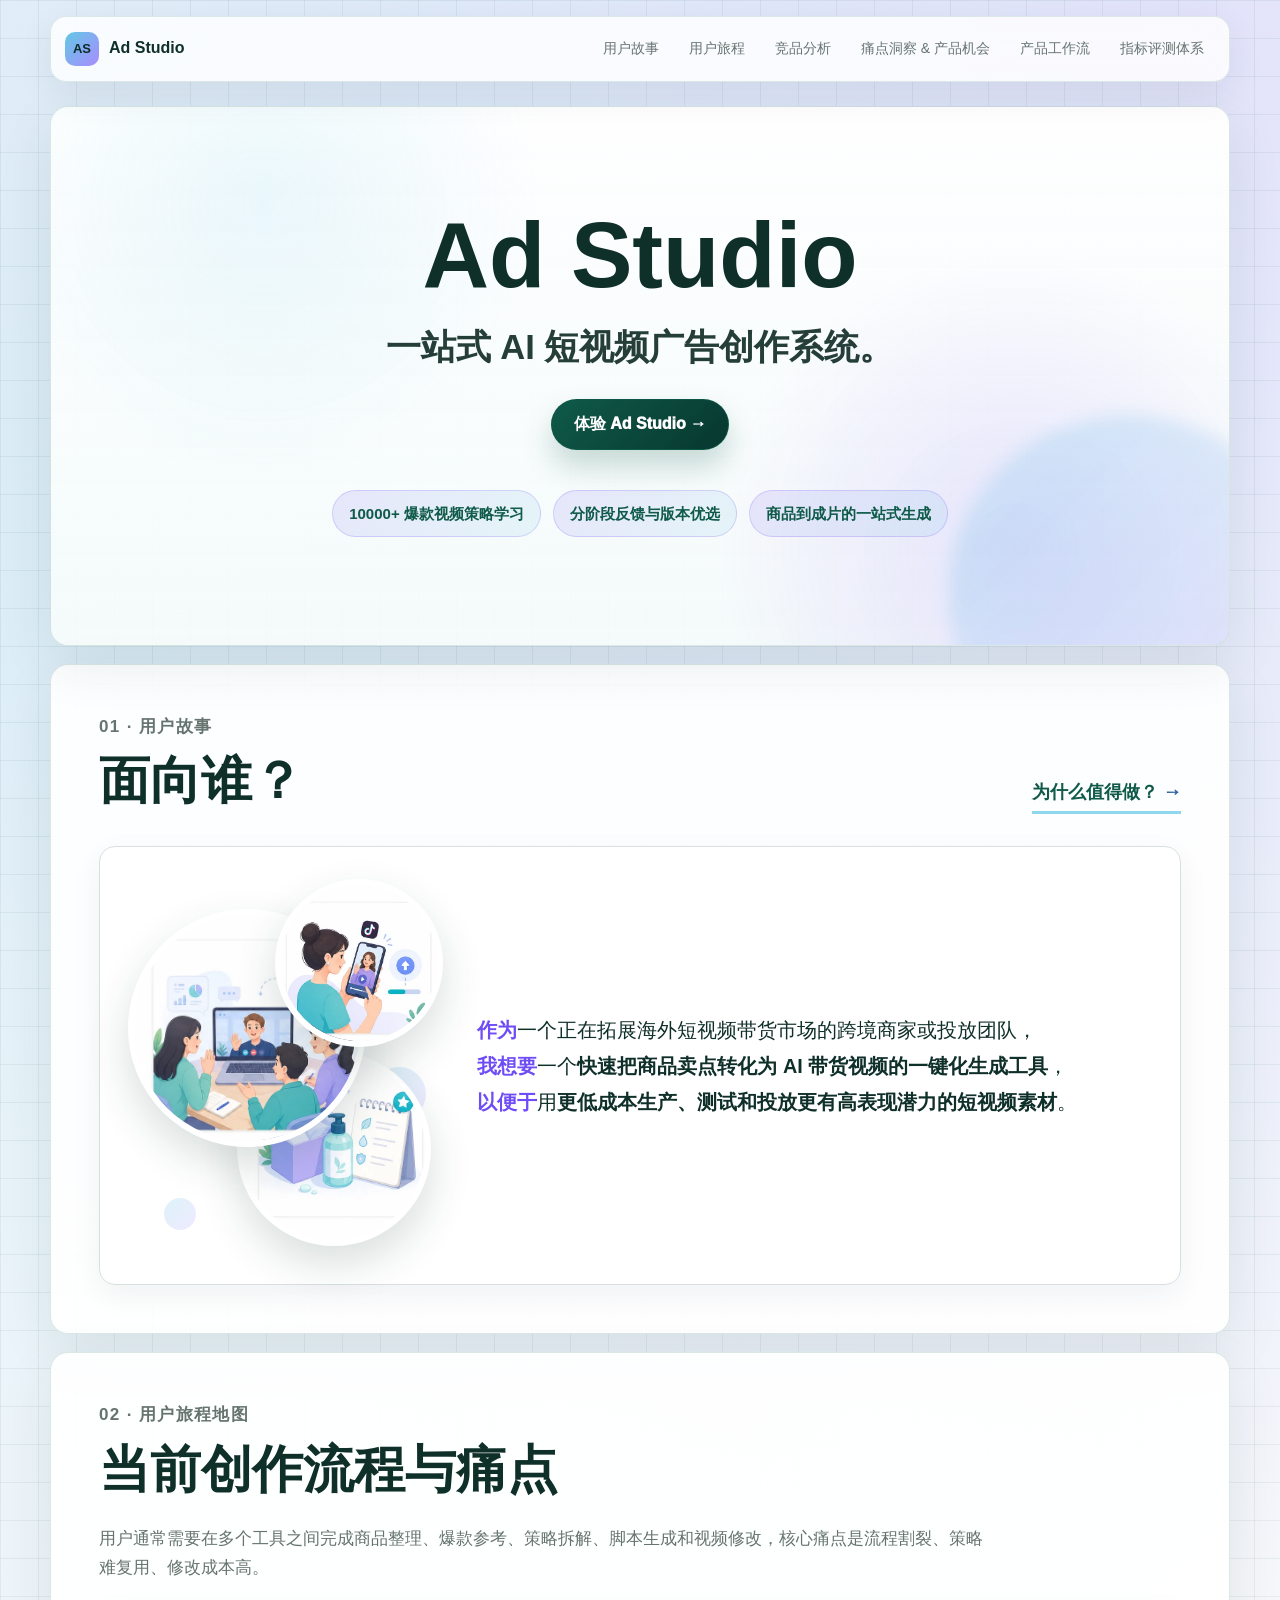
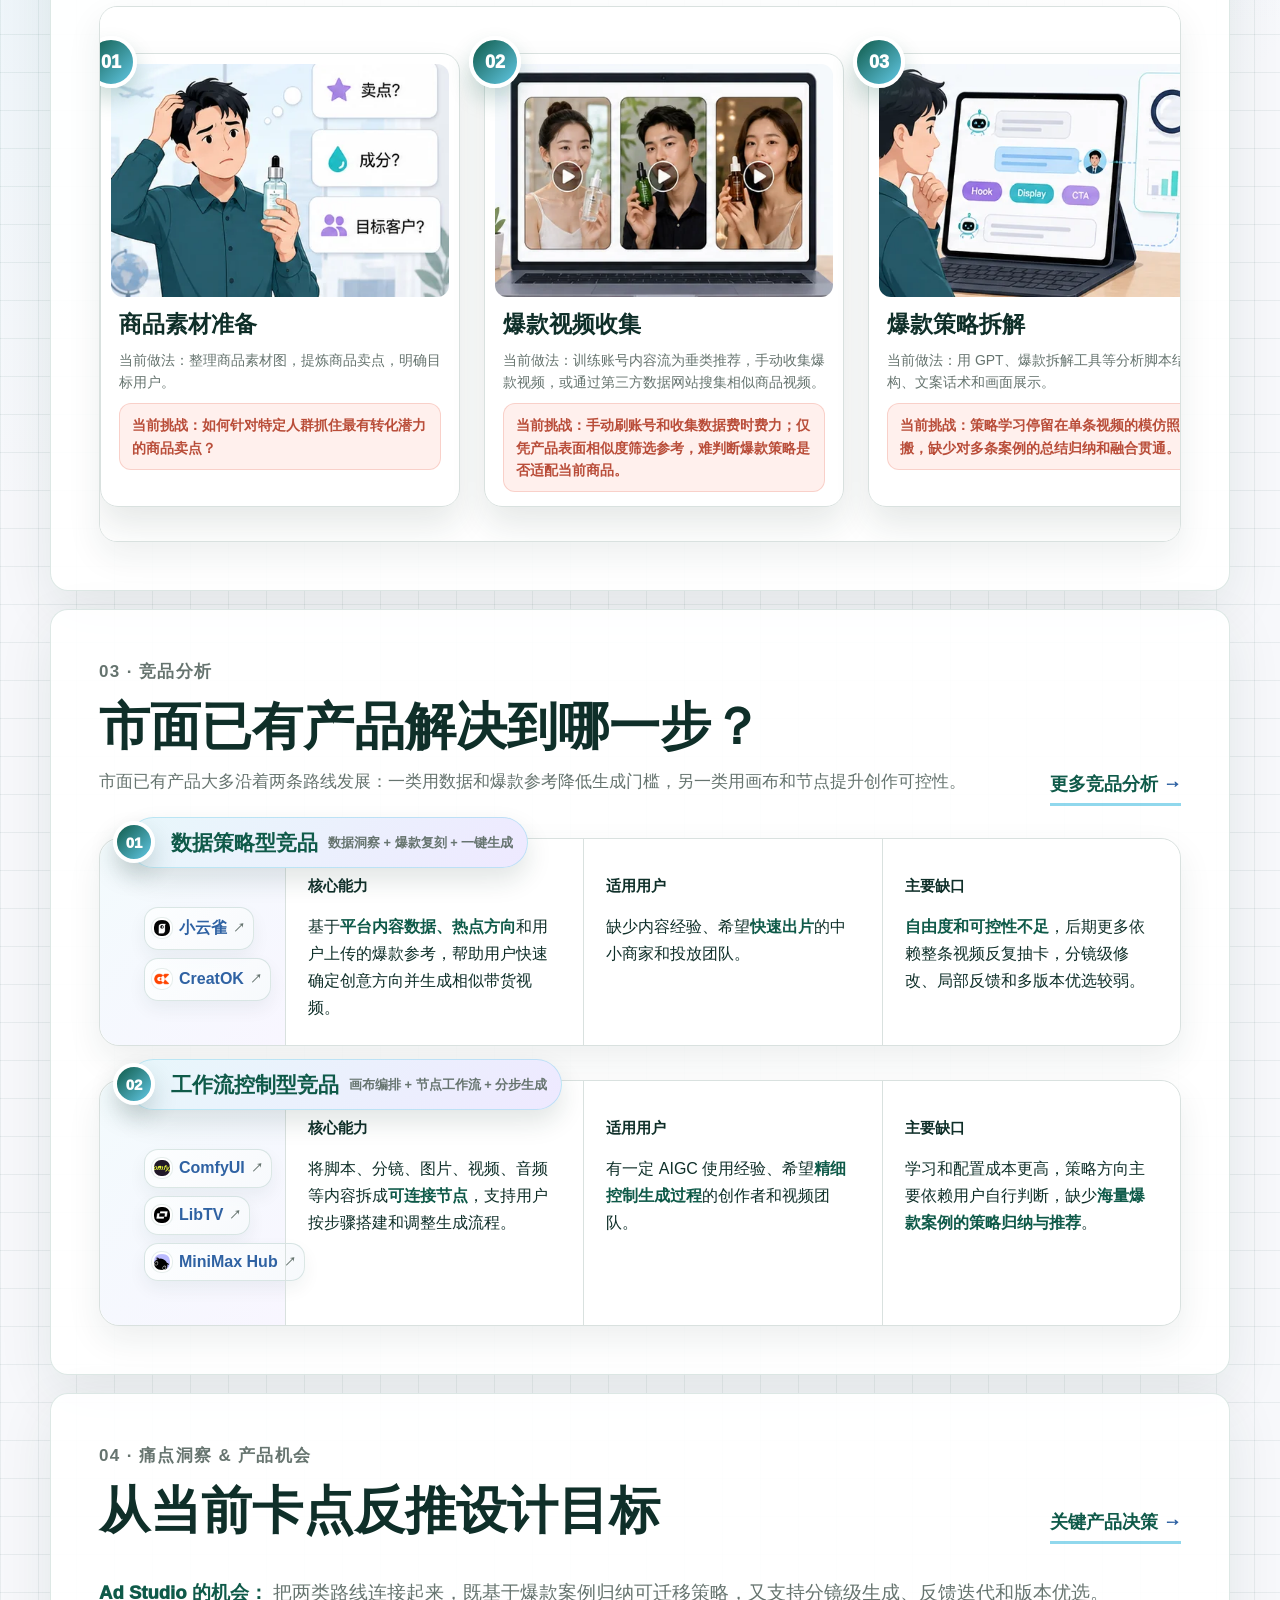
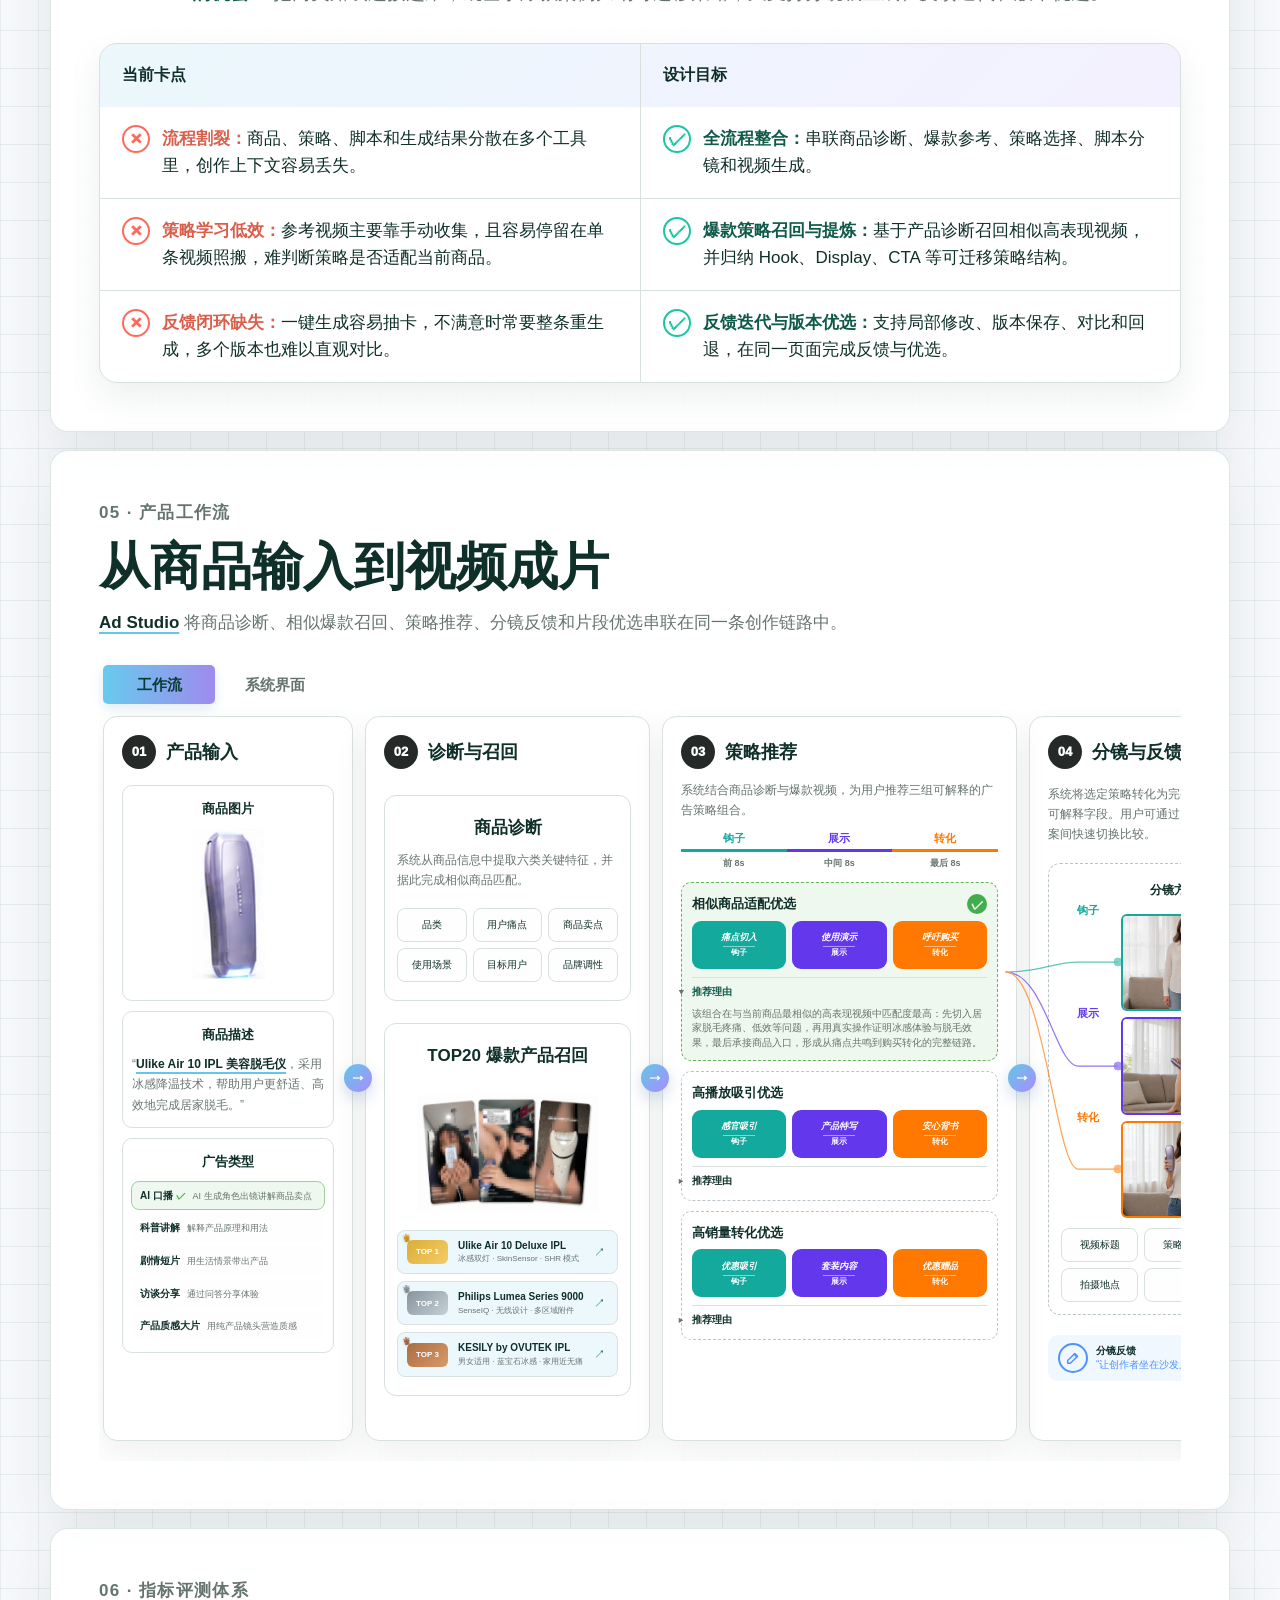
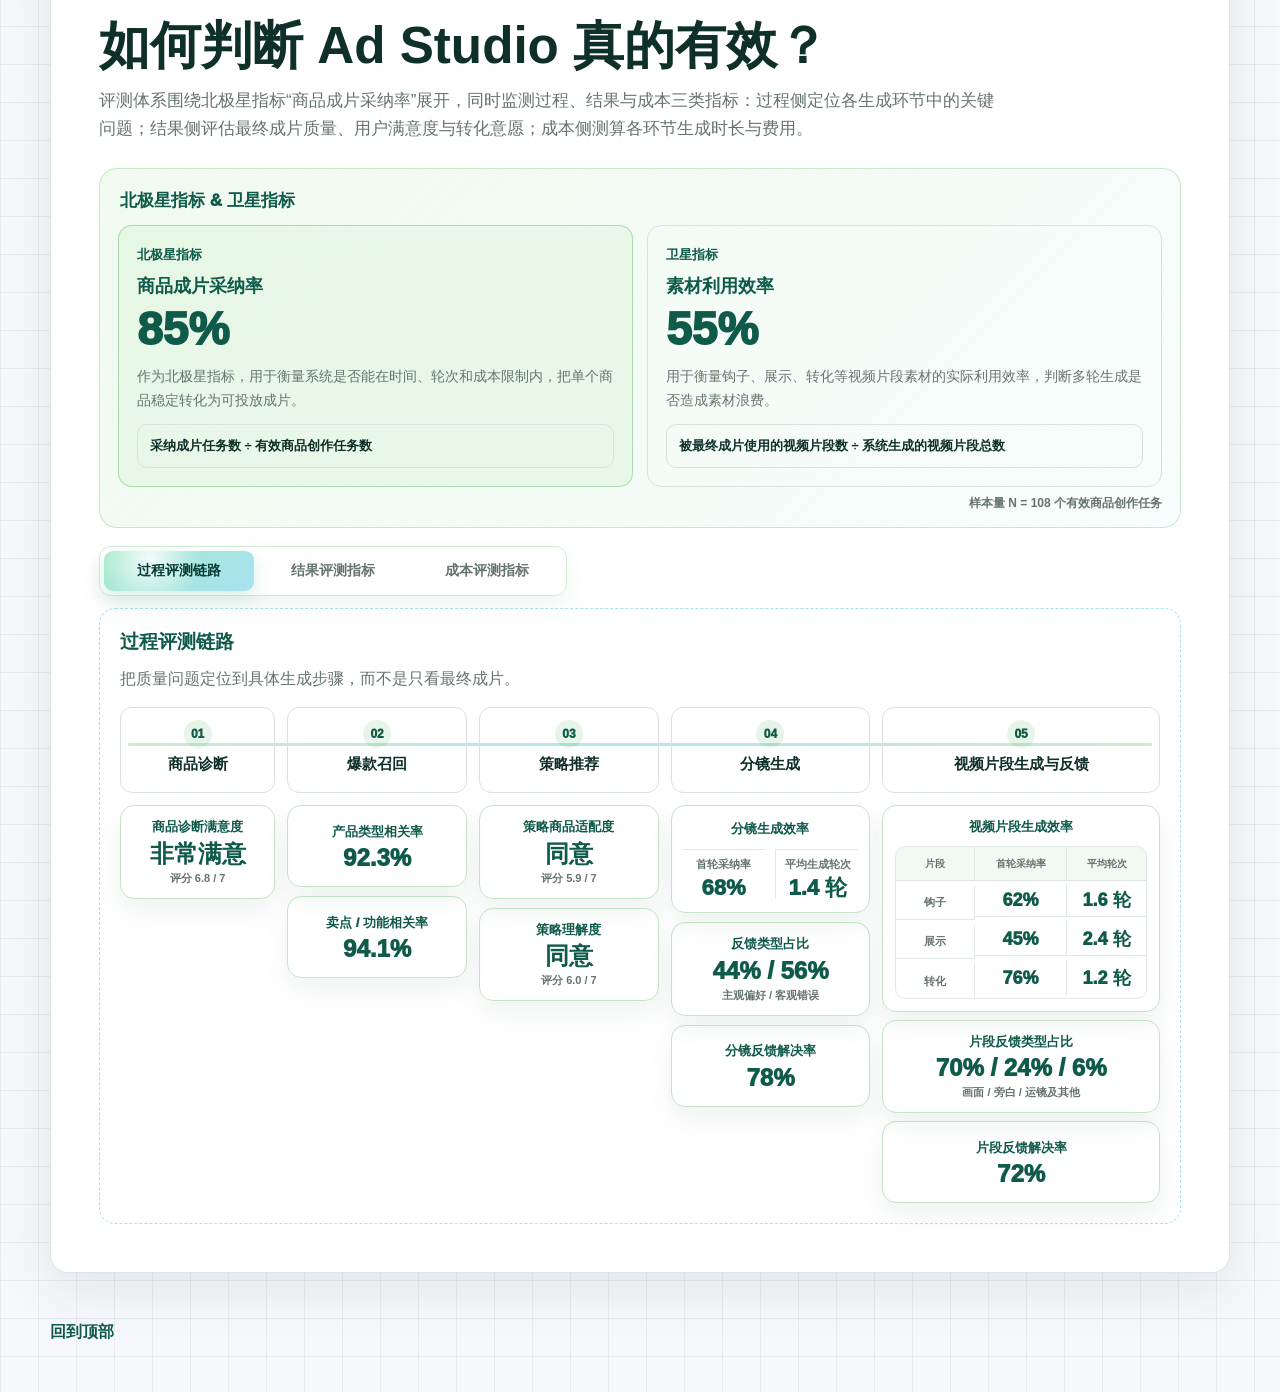
==== commit 93744af8: "Add files via upload" ====
--- a/index.html
+++ b/index.html
@@ -18,9 +18,9 @@
           <a href="#story">用户故事</a>
           <a href="#journey">用户旅程</a>
           <a href="#competitors">竞品分析</a>
-          <a href="#opportunity">产品机会</a>
-          <a href="#product-flow">用户流程</a>
-          <a href="#evaluation">评估指标</a>
+          <a href="#opportunity">痛点洞察 & 产品机会</a>
+          <a href="#product-flow">产品工作流</a>
+          <a href="#evaluation">指标评测体系</a>
         </nav>
       </div>
     </header>
@@ -31,9 +31,9 @@
           <a href="#story">01 用户故事</a>
           <a href="#journey">02 用户旅程</a>
           <a href="#competitors">03 竞品分析</a>
-          <a href="#opportunity">04 产品机会</a>
-          <a href="#product-flow">05 用户流程</a>
-          <a href="#evaluation">06 评估指标</a>
+          <a href="#opportunity">04 痛点洞察 & 产品机会</a>
+          <a href="#product-flow">05 产品工作流</a>
+          <a href="#evaluation">06 指标评测体系</a>
         </nav>
       </aside>
       <section class="hero">
@@ -266,7 +266,7 @@
 
       <section id="product-flow" class="section product-flow-section">
         <div class="section-heading">
-          <p class="eyebrow">05 · 用户流程</p>
+          <p class="eyebrow">05 · 产品工作流</p>
           <h2>从商品输入到视频成片</h2>
           <p>
             <a class="inline-link" href="https://ad-video-api-y5mfnuqs6a-uc.a.run.app/" target="_blank" rel="noopener noreferrer">Ad Studio</a> 将商品诊断、相似爆款召回、策略推荐、分镜反馈和片段优选串联在同一条创作链路中。
@@ -641,9 +641,9 @@
 
       <section id="evaluation" class="section evaluation-section">
         <div class="section-heading">
-          <p class="eyebrow">06 · 产品评测</p>
+          <p class="eyebrow">06 · 指标评测体系</p>
           <h2>如何判断 Ad Studio 真的有效？</h2>
-          <p>评测体系围绕“能否在限制内产出可投放素材”展开，并把质量问题定位到商品诊断、召回、策略、分镜和片段生成等关键环节。</p>
+          <p>评测体系围绕北极星指标“商品成片采纳率”展开，同时监测过程、结果与成本三类指标：过程侧定位各生成环节中的关键问题；结果侧评估最终成片质量、用户满意度与转化意愿；成本侧测算各环节生成时长与费用。</p>
         </div>
 
         <div class="evaluation-panel">
@@ -654,25 +654,17 @@
 
             <article class="evaluation-score-card evaluation-score-card-primary">
               <span class="evaluation-label">北极星指标</span>
-              <h3>限额内可投放任务成功率</h3>
+              <h3>商品成片采纳率</h3>
               <strong class="evaluation-score">85%</strong>
-              <p>在限定时间、生成轮次和成本预算内，产出至少 1 条被用户保存 / 下载成片的有效商品任务占比。</p>
+              <p>作为北极星指标，用于衡量系统是否能在时间、轮次和成本限制内，把单个商品稳定转化为可投放成片。</p>
               <div class="evaluation-formula">采纳成片任务数 ÷ 有效商品创作任务数</div>
             </article>
 
-            <article class="evaluation-score-card">
-              <span class="evaluation-label">卫星指标</span>
-              <h3>成片采纳率</h3>
-              <strong class="evaluation-score">70%</strong>
-              <p>衡量系统成功拼接出的最终成片中，有多少被用户保存 / 下载，代表最终结果是否达到可用标准。</p>
-              <div class="evaluation-formula">被保存 / 下载的最终成片数 ÷ 系统成功拼接生成的最终成片数</div>
-            </article>
-
-            <article class="evaluation-score-card">
-              <span class="evaluation-label">卫星指标</span>
-              <h3>素材利用效率</h3>
+            <article class="evaluation-score-card">
+              <span class="evaluation-label">卫星指标</span>
+              <h3>素材利用效率</h3>
               <strong class="evaluation-score">55%</strong>
-              <p>衡量生成出的 Hook / Display / CTA 片段中，有多少最终进入成片，用于观察反复生成造成的素材浪费。</p>
+              <p>用于衡量钩子、展示、转化等视频片段素材的实际利用效率，判断多轮生成是否造成素材浪费。</p>
               <div class="evaluation-formula">被最终成片使用的视频片段数 ÷ 系统生成的视频片段总数</div>
             </article>
 
@@ -717,11 +709,11 @@
                 <div class="stage-metrics">
                   <button class="process-metric" type="button" data-tooltip="【LLM 初筛 + 人工复核】在 30 个商品任务的 600 条 Top-20 召回结果中，标注与目标商品属于相同或相近产品类型的比例。">
                     <span>产品类型相关率</span>
-                    <strong>70%</strong>
+                    <strong>92.3%</strong>
                   </button>
                   <button class="process-metric" type="button" data-tooltip="【LLM 初筛 + 人工复核】在 30 个商品任务的 600 条 Top-20 召回结果中，标注与目标商品在功能、功效、用户痛点或使用场景上相关的比例。">
                     <span>卖点 / 功能相关率</span>
-                    <strong>82%</strong>
+                    <strong>94.1%</strong>
                   </button>
                 </div>
               </article>
@@ -855,9 +847,9 @@
                   <button class="radar-label radar-label-right" type="button" data-tooltip="【用户问卷】这个视频吸引了我的注意力。"><span>吸引力</span><strong>5.8</strong></button>
                   <button class="radar-label radar-label-bottom-right" type="button" data-tooltip="【用户问卷】这个视频清楚传达了产品的主要卖点。"><span>卖点清晰度</span><strong>5.8</strong></button>
                   <button class="radar-label radar-label-bottom" type="button" data-tooltip="【用户问卷】我认为这个视频中的产品信息是可信的。"><span>信息可信度</span><strong>5.6</strong></button>
-                  <button class="radar-label radar-label-conversion radar-label-bottom-left" type="button" data-tooltip="【用户问卷】看完视频后，我愿意点击了解这个产品。"><span>点击意愿</span><strong>5.3</strong></button>
-                  <button class="radar-label radar-label-conversion radar-label-left" type="button" data-tooltip="【用户问卷】看完视频后，我愿意考虑购买这个产品。"><span>购买意愿</span><strong>4.7</strong></button>
-                  <button class="radar-label radar-label-conversion radar-label-top-left" type="button" data-tooltip="【用户问卷】我愿意把这个视频分享或推荐给可能感兴趣的人。"><span>分享推荐意愿</span><strong>4.5</strong></button>
+                  <button class="radar-label radar-label-conversion radar-label-bottom-left" type="button" data-tooltip="【用户问卷】看完视频后，我愿意点击了解这个产品。"><span>点击意愿</span><strong>5.9</strong></button>
+                  <button class="radar-label radar-label-conversion radar-label-left" type="button" data-tooltip="【用户问卷】看完视频后，我愿意考虑购买这个产品。"><span>购买考虑意愿</span><strong>5.4</strong></button>
+                  <button class="radar-label radar-label-conversion radar-label-top-left" type="button" data-tooltip="【用户问卷】我愿意把这个视频分享或推荐给可能感兴趣的人。"><span>分享推荐意愿</span><strong>5.2</strong></button>
                 </div>
               </div>
               <aside class="final-quality-aside" aria-label="视频质量侧边指标">
--- a/style.css
+++ b/style.css
@@ -5488,7 +5488,7 @@
 .evaluation-scoreboard {
   position: relative;
   display: grid;
-  grid-template-columns: 1.18fr 1fr 1fr;
+  grid-template-columns: repeat(2, minmax(0, 1fr));
   gap: 14px;
   padding: 56px 18px 40px;
   border: 1px solid rgba(87, 176, 91, 0.28);
